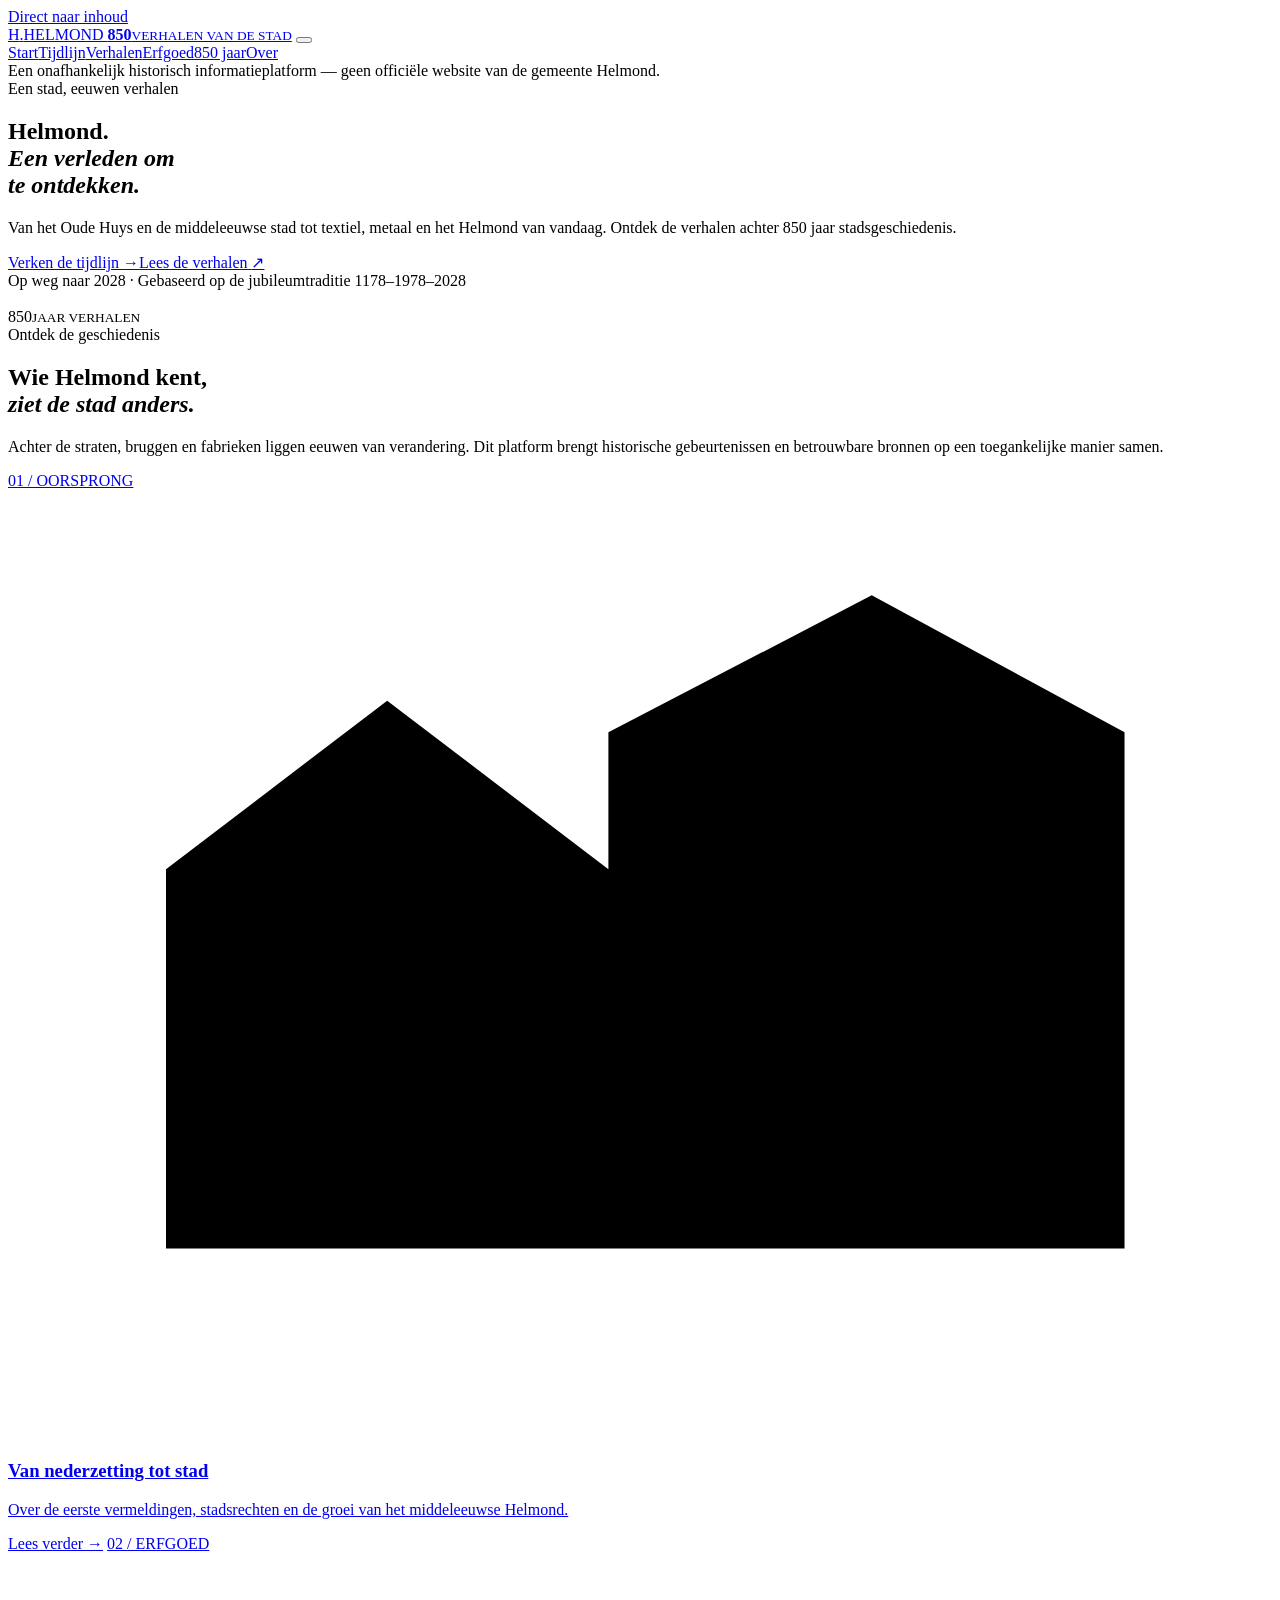
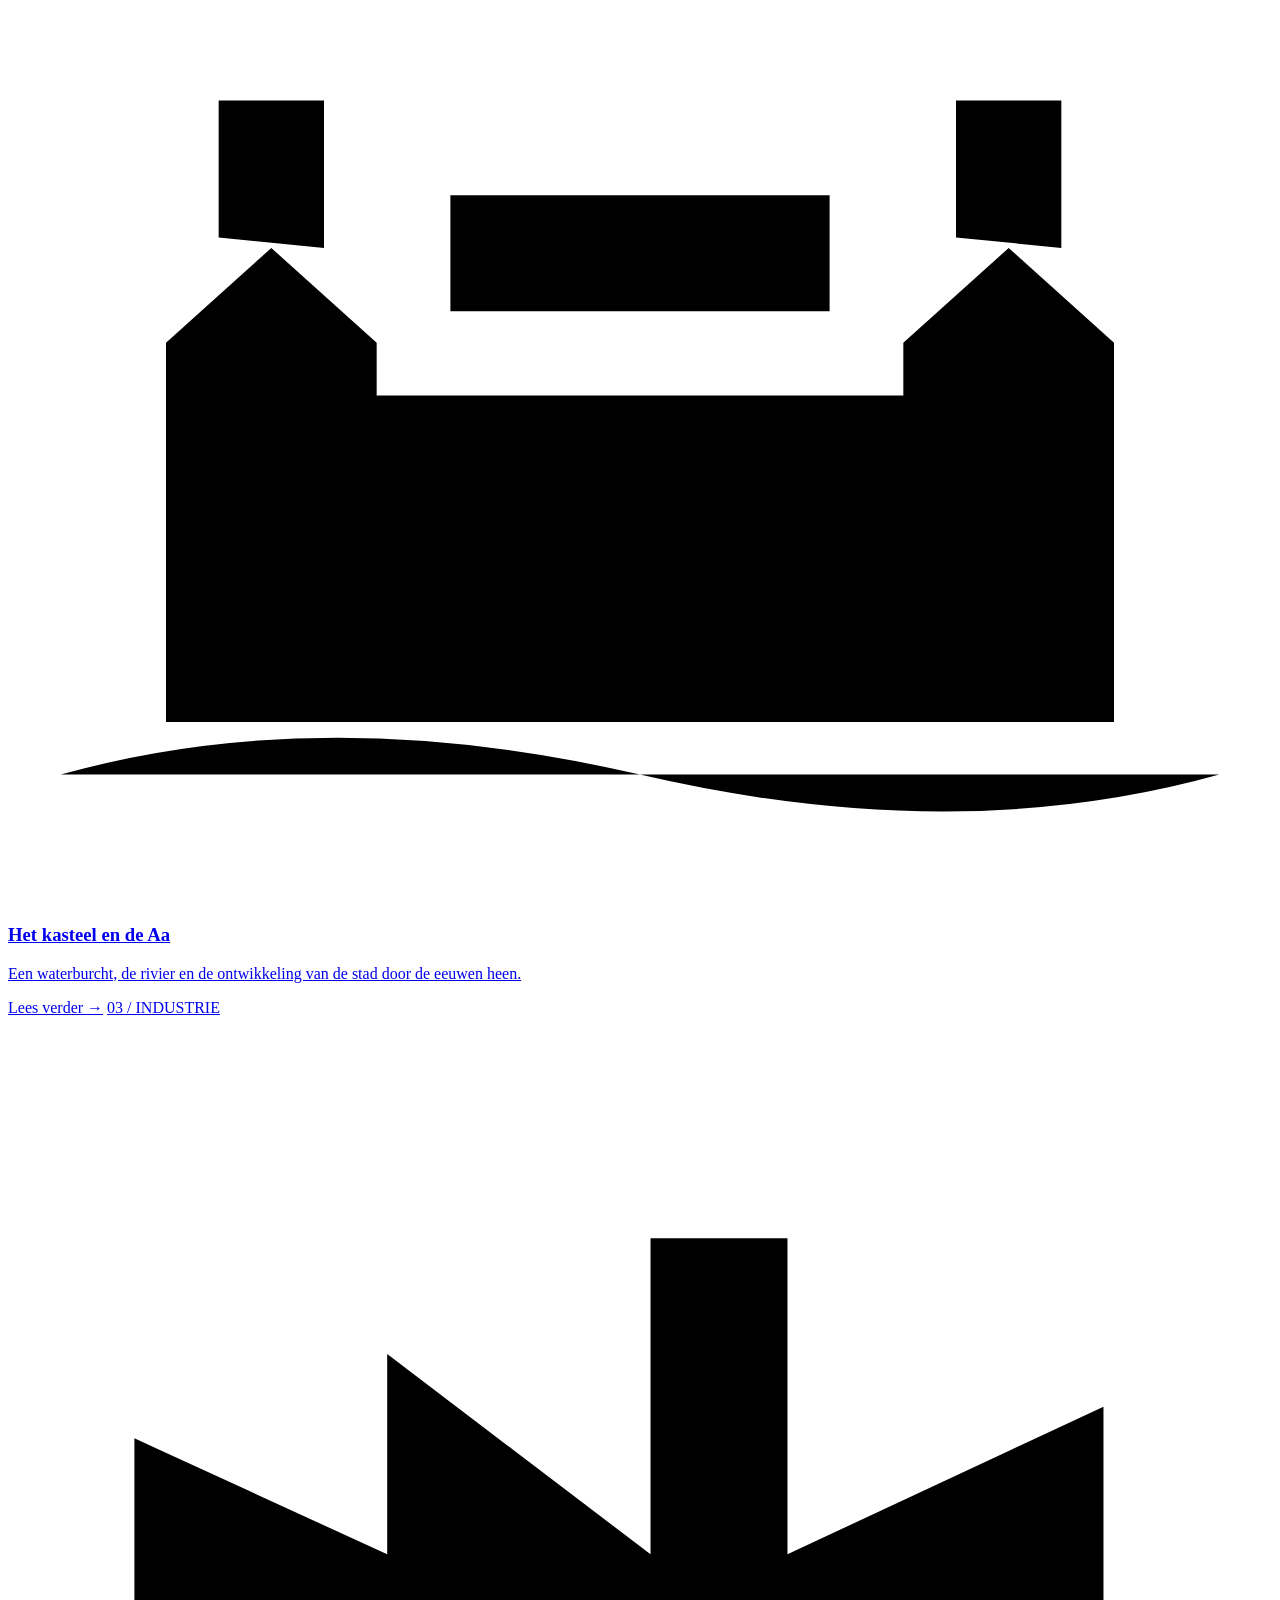
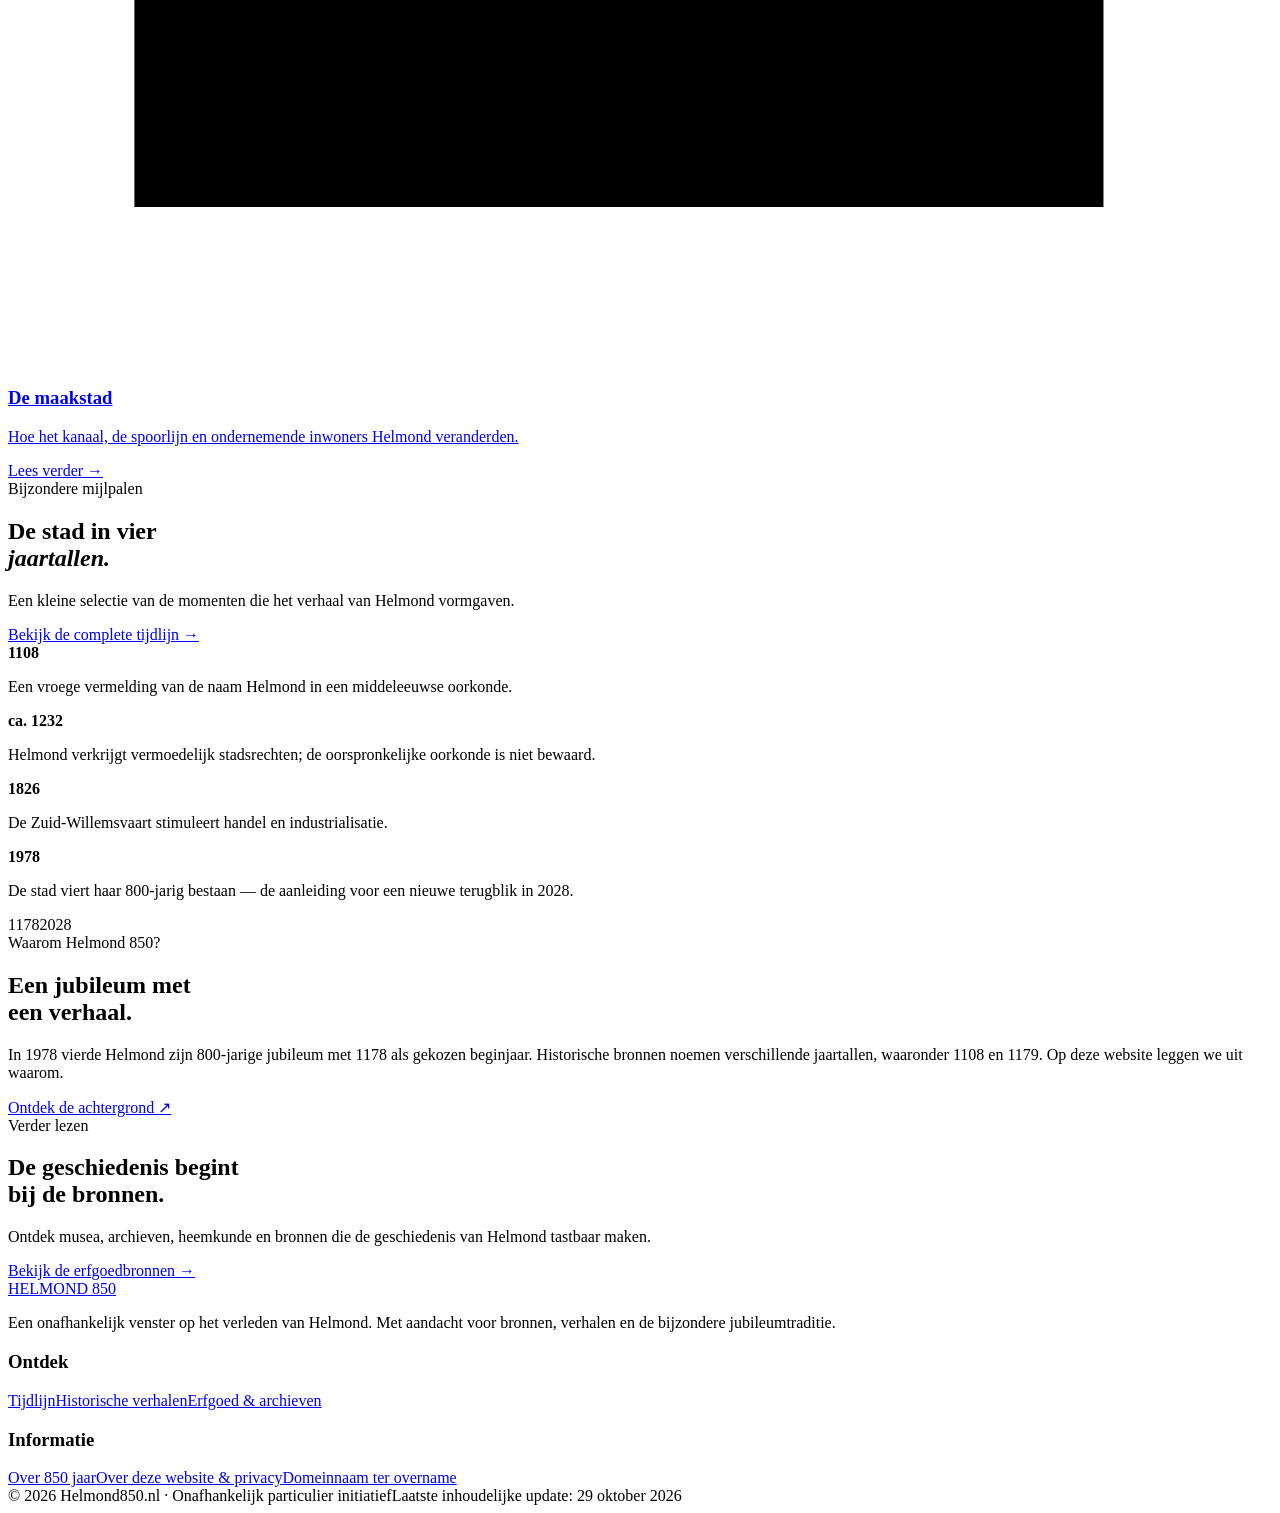
==== index.html @ 4c0414db "Voeg historische pagina index.html toe" ====
<!doctype html>
<html lang="nl">
<head>
<meta charset="utf-8"><meta name="viewport" content="width=device-width, initial-scale=1">
<title>Geschiedenis en verhalen uit Helmond | Helmond 850</title>
<meta name="description" content="Ontdek de geschiedenis van Helmond: een historische tijdlijn, het kasteel, industrie en de jubileumtraditie rond 850 jaar.">
<meta name="theme-color" content="#122e3d">
<meta property="og:type" content="website"><meta property="og:locale" content="nl_NL">
<meta property="og:site_name" content="Helmond 850"><meta property="og:title" content="Geschiedenis en verhalen uit Helmond | Helmond 850">
<meta property="og:description" content="Ontdek de geschiedenis van Helmond: een historische tijdlijn, het kasteel, industrie en de jubileumtraditie rond 850 jaar.">
<link rel="canonical" href="https://helmond850.nl/">
<link rel="icon" href="assets/favicon.svg" type="image/svg+xml">
<link rel="stylesheet" href="assets/style.css"><script defer src="assets/app.js"></script>
</head>
<body>
<a class="skip" href="#inhoud">Direct naar inhoud</a>
<header class="site-header"><div class="container header-inner">
<a class="brand" href="index.html" aria-label="Helmond 850 - startpagina"><span class="brand-mark">H<span class="brand-accent">.</span></span><span class="brand-copy">HELMOND <strong>850</strong><small>VERHALEN VAN DE STAD</small></span></a>
<button class="menu-toggle" type="button" aria-expanded="false" aria-controls="primary-nav" aria-label="Open navigatie"><span></span><span></span><span></span></button>
<nav id="primary-nav" class="primary-nav" aria-label="Hoofdnavigatie"><a href="index.html" aria-current="page" class="active">Start</a><a href="tijdlijn.html">Tijdlijn</a><a href="verhalen.html">Verhalen</a><a href="erfgoed.html">Erfgoed</a><a href="jubileum.html">850 jaar</a><a href="over.html">Over</a></nav>
</div></header>
<div class="disclaimer-band"><div class="container"><span class="tiny-dot"></span> Een onafhankelijk historisch informatieplatform — geen officiële website van de gemeente Helmond.</div></div>
<main id="inhoud">
<section class="hero"><div class="container hero-grid"><div class="hero-content">
<span class="eyebrow light">Een stad, eeuwen verhalen</span><h1>Helmond.<br><em>Een verleden om<br>te ontdekken.</em></h1>
<p class="hero-lead">Van het Oude Huys en de middeleeuwse stad tot textiel, metaal en het Helmond van vandaag. Ontdek de verhalen achter 850 jaar stadsgeschiedenis.</p>
<div class="hero-actions"><a href="tijdlijn.html" class="btn btn-accent">Verken de tijdlijn <span aria-hidden="true">→</span></a><a href="verhalen.html" class="text-action">Lees de verhalen <span aria-hidden="true">↗</span></a></div>
<div class="hero-footnote">Op weg naar 2028 · Gebaseerd op de jubileumtraditie 1178–1978–2028</div></div>
<div class="hero-art" aria-hidden="true"><img src="assets/helmond-silhouette.svg" alt=""><div class="art-stamp"><span>850</span><small>JAAR VERHALEN</small></div></div></div></section>
<section class="intro-section section"><div class="container"><div class="section-top"><div><span class="eyebrow">Ontdek de geschiedenis</span><h2>Wie Helmond kent,<br><em>ziet de stad anders.</em></h2></div><p class="section-aside">Achter de straten, bruggen en fabrieken liggen eeuwen van verandering. Dit platform brengt historische gebeurtenissen en betrouwbare bronnen op een toegankelijke manier samen.</p></div>
<div class="story-grid"><a class="feature-card" href="verhalen.html#middeleeuwen"><span class="feature-num">01 / OORSPRONG</span><div class="feature-symbol"><svg viewBox="0 0 120 90" role="presentation"><path d="M15 72V36l21-16 21 16v36M57 72V23l25-13 24 13v49M73 72V45h17v27"/><path d="M24 47h18M24 56h18M68 31h26"/></svg></div><h3>Van nederzetting tot stad</h3><p>Over de eerste vermeldingen, stadsrechten en de groei van het middeleeuwse Helmond.</p><span class="card-more">Lees verder →</span></a>
<a class="feature-card" href="verhalen.html#kasteel"><span class="feature-num">02 / ERFGOED</span><div class="feature-symbol"><svg viewBox="0 0 120 90" role="presentation"><path d="M15 73V37l10-9 10 9v36M35 73V42h50v31M85 73V37l10-9 10 9v36M20 27V14h10v14M90 27V14h10v14M50 73V54h20v19M42 34V23h36v11"/><path d="M5 78Q30 71 60 78T115 78"/></svg></div><h3>Het kasteel en de Aa</h3><p>Een waterburcht, de rivier en de ontwikkeling van de stad door de eeuwen heen.</p><span class="card-more">Lees verder →</span></a>
<a class="feature-card" href="verhalen.html#industrie"><span class="feature-num">03 / INDUSTRIE</span><div class="feature-symbol"><svg viewBox="0 0 120 90" role="presentation"><path d="M12 75V40l24 11V32l25 19V21h13v30l30-14v38Z"/><path d="M20 62h13m10 0h13m10 0h13m10 0h9"/><path d="M12 80h96"/></svg></div><h3>De maakstad</h3><p>Hoe het kanaal, de spoorlijn en ondernemende inwoners Helmond veranderden.</p><span class="card-more">Lees verder →</span></a></div></div></section>
<section class="highlight-section"><div class="container highlight-grid"><div><span class="eyebrow light">Bijzondere mijlpalen</span><h2>De stad in vier<br><em>jaartallen.</em></h2><p>Een kleine selectie van de momenten die het verhaal van Helmond vormgaven.</p><a class="btn btn-outline" href="tijdlijn.html">Bekijk de complete tijdlijn →</a></div>
<div class="mini-timeline"><div><b>1108</b><p>Een vroege vermelding van de naam Helmond in een middeleeuwse oorkonde.</p></div><div><b>ca. 1232</b><p>Helmond verkrijgt vermoedelijk stadsrechten; de oorspronkelijke oorkonde is niet bewaard.</p></div><div><b>1826</b><p>De Zuid-Willemsvaart stimuleert handel en industrialisatie.</p></div><div><b>1978</b><p>De stad viert haar 800-jarig bestaan — de aanleiding voor een nieuwe terugblik in 2028.</p></div></div></div></section>
<section class="section"><div class="container anniversary-panel"><div class="anniversary-date"><span>1178</span><i></i><span>2028</span></div><div><span class="eyebrow">Waarom Helmond 850?</span><h2>Een jubileum met<br>een verhaal.</h2><p>In 1978 vierde Helmond zijn 800-jarige jubileum met 1178 als gekozen beginjaar. Historische bronnen noemen verschillende jaartallen, waaronder 1108 en 1179. Op deze website leggen we uit waarom.</p><a href="jubileum.html" class="inline-link">Ontdek de achtergrond <span>↗</span></a></div></div></section>
<section class="section section-muted"><div class="container newsletterless"><div><span class="eyebrow">Verder lezen</span><h2>De geschiedenis begint<br>bij de bronnen.</h2><p>Ontdek musea, archieven, heemkunde en bronnen die de geschiedenis van Helmond tastbaar maken.</p></div><a class="btn btn-dark" href="erfgoed.html">Bekijk de erfgoedbronnen →</a></div></section>
</main>
<footer class="site-footer"><div class="container footer-grid">
<div><a class="footer-brand" href="index.html">HELMOND <span>850</span></a><p>Een onafhankelijk venster op het verleden van Helmond. Met aandacht voor bronnen, verhalen en de bijzondere jubileumtraditie.</p></div>
<div><h3>Ontdek</h3><a href="tijdlijn.html">Tijdlijn</a><a href="verhalen.html">Historische verhalen</a><a href="erfgoed.html">Erfgoed & archieven</a></div>
<div><h3>Informatie</h3><a href="jubileum.html">Over 850 jaar</a><a href="over.html">Over deze website & privacy</a><a href="overname.html">Domeinnaam ter overname</a></div>
</div><div class="container footer-bottom"><span>© 2026 Helmond850.nl · Onafhankelijk particulier initiatief</span><span>Laatste inhoudelijke update: 29 oktober 2026</span></div></footer>
</body></html>
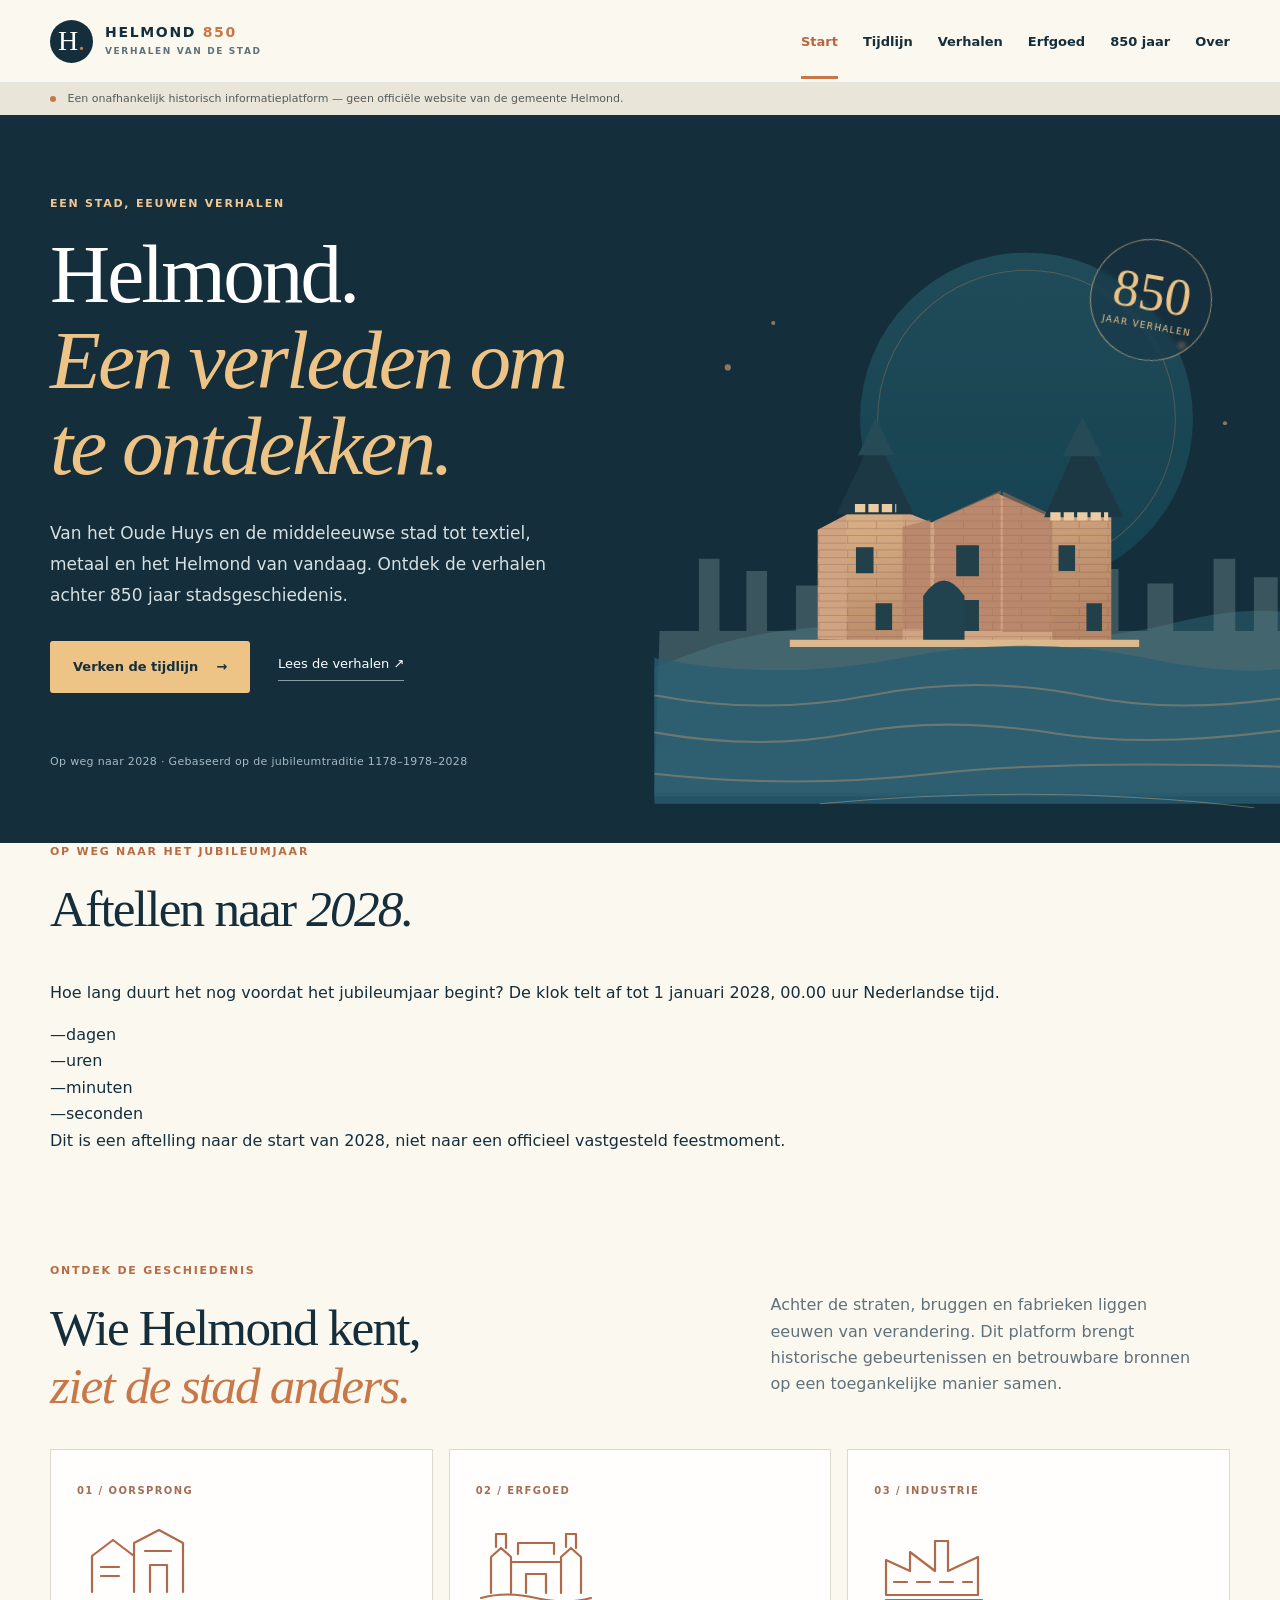
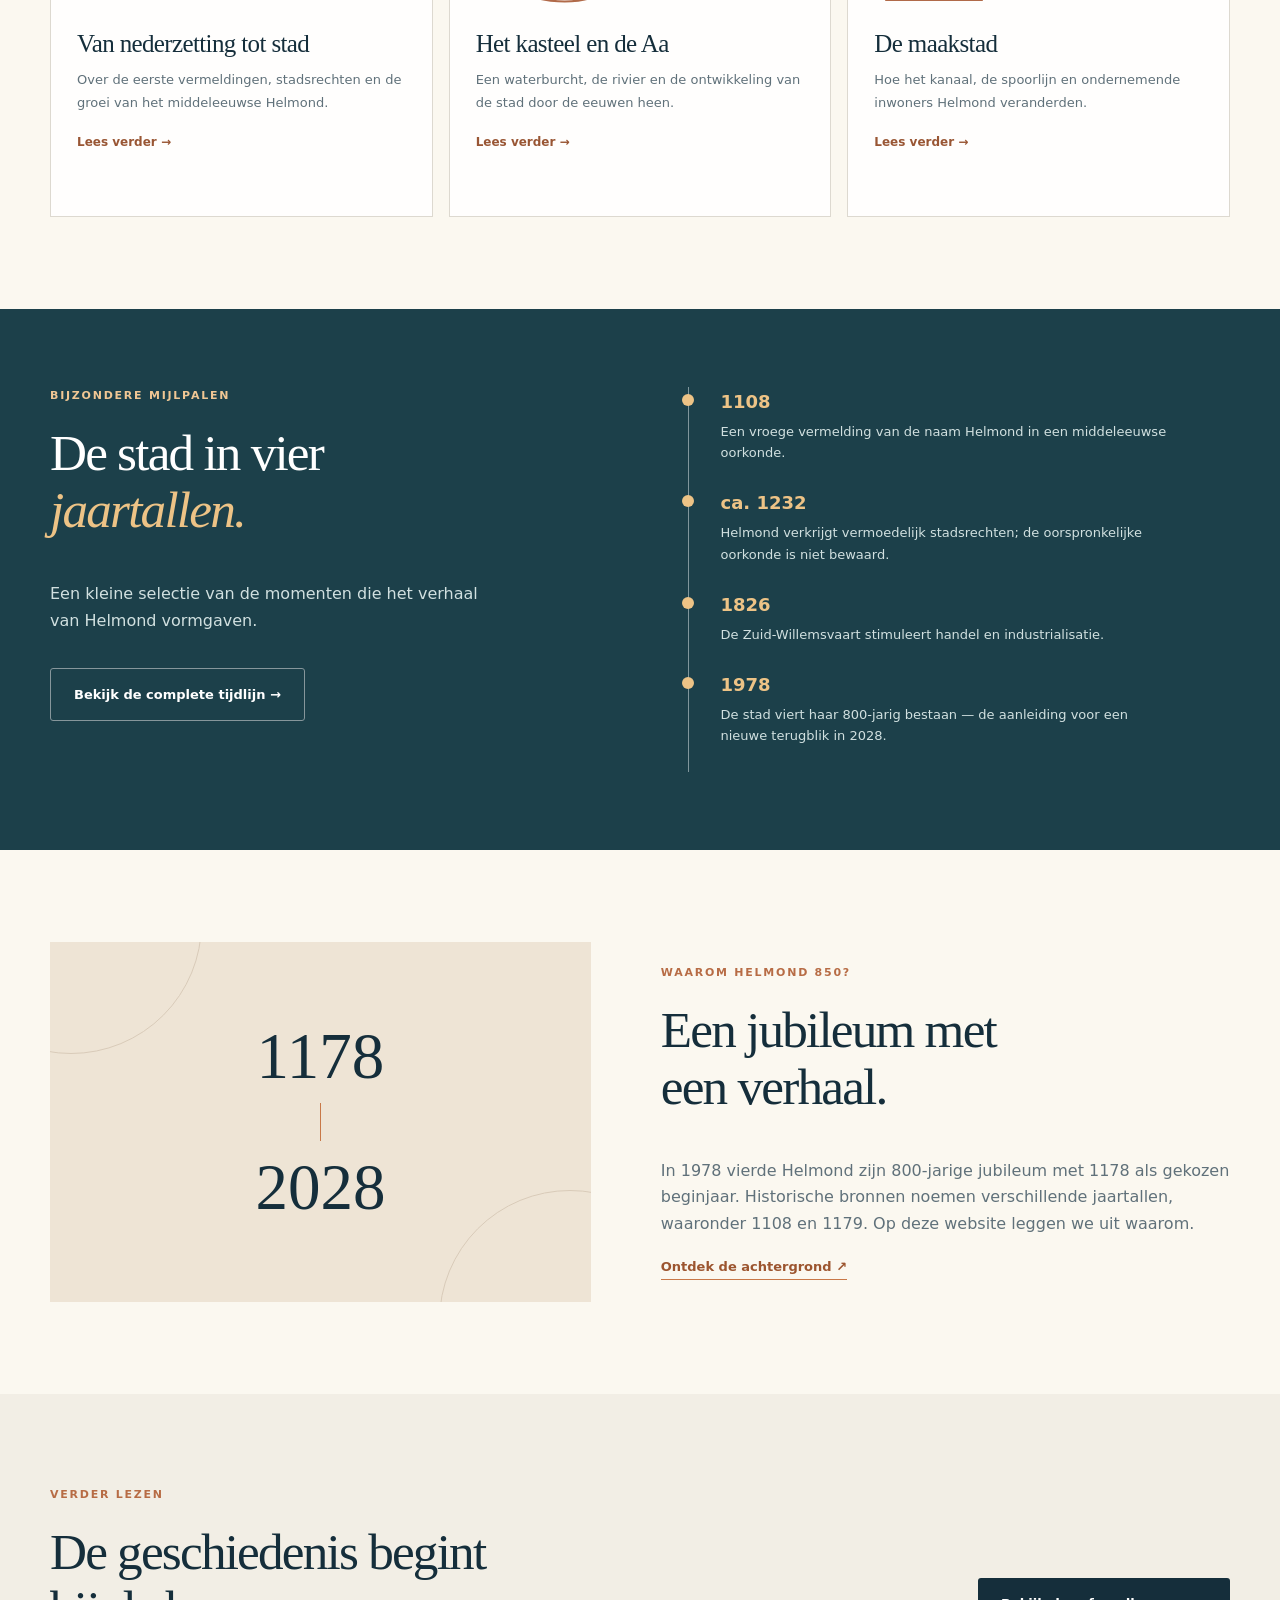
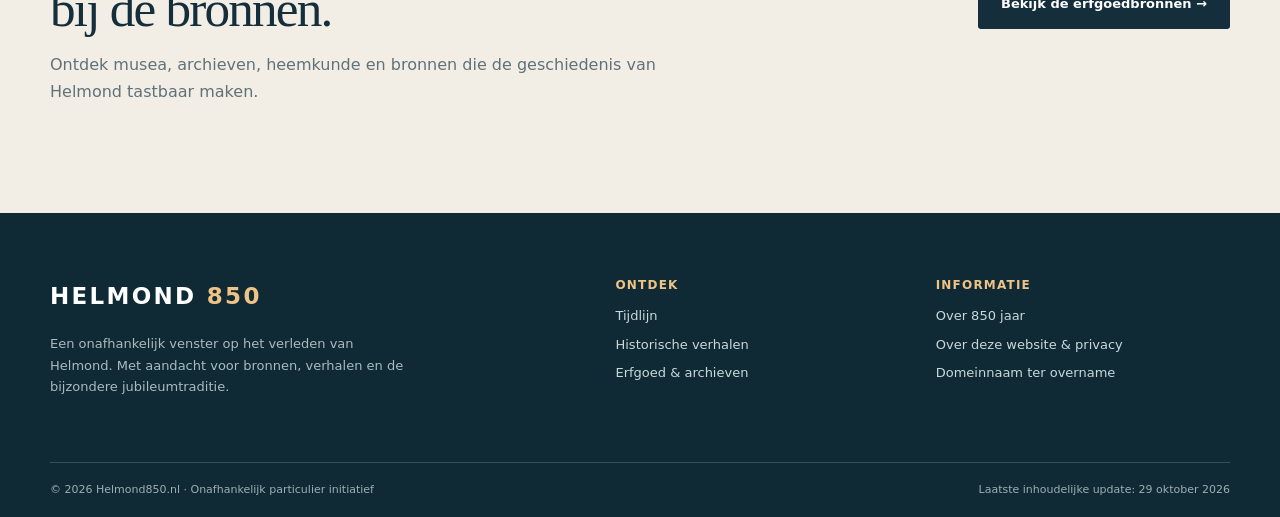
==== commit ad5ab86c: "Voeg aftelklok naar het jubileumjaar 2028 toe op homepage" ====
--- a/index.html
+++ b/index.html
@@ -27,6 +27,24 @@
 <div class="hero-actions"><a href="tijdlijn.html" class="btn btn-accent">Verken de tijdlijn <span aria-hidden="true">→</span></a><a href="verhalen.html" class="text-action">Lees de verhalen <span aria-hidden="true">↗</span></a></div>
 <div class="hero-footnote">Op weg naar 2028 · Gebaseerd op de jubileumtraditie 1178–1978–2028</div></div>
 <div class="hero-art" aria-hidden="true"><img src="assets/helmond-silhouette.svg" alt=""><div class="art-stamp"><span>850</span><small>JAAR VERHALEN</small></div></div></div></section>
+<section class="countdown-section" aria-labelledby="countdown-title">
+  <div class="container countdown-inner">
+    <div class="countdown-intro">
+      <span class="eyebrow">Op weg naar het jubileumjaar</span>
+      <h2 id="countdown-title">Aftellen naar <em>2028.</em></h2>
+      <p>Hoe lang duurt het nog voordat het jubileumjaar begint? De klok telt af tot 1 januari 2028, 00.00 uur Nederlandse tijd.</p>
+    </div>
+    <div class="countdown-area">
+      <div class="countdown-grid" id="jubileum-countdown" role="timer" aria-label="Tijd tot 1 januari 2028">
+        <div class="countdown-unit"><span class="countdown-number" id="count-days">—</span><span class="countdown-label">dagen</span></div>
+        <div class="countdown-unit"><span class="countdown-number" id="count-hours">—</span><span class="countdown-label">uren</span></div>
+        <div class="countdown-unit"><span class="countdown-number" id="count-minutes">—</span><span class="countdown-label">minuten</span></div>
+        <div class="countdown-unit"><span class="countdown-number" id="count-seconds">—</span><span class="countdown-label">seconden</span></div>
+      </div>
+      <p class="countdown-disclaimer" id="countdown-status">Dit is een aftelling naar de start van 2028, niet naar een officieel vastgesteld feestmoment.</p>
+    </div>
+  </div>
+</section>
 <section class="intro-section section"><div class="container"><div class="section-top"><div><span class="eyebrow">Ontdek de geschiedenis</span><h2>Wie Helmond kent,<br><em>ziet de stad anders.</em></h2></div><p class="section-aside">Achter de straten, bruggen en fabrieken liggen eeuwen van verandering. Dit platform brengt historische gebeurtenissen en betrouwbare bronnen op een toegankelijke manier samen.</p></div>
 <div class="story-grid"><a class="feature-card" href="verhalen.html#middeleeuwen"><span class="feature-num">01 / OORSPRONG</span><div class="feature-symbol"><svg viewBox="0 0 120 90" role="presentation"><path d="M15 72V36l21-16 21 16v36M57 72V23l25-13 24 13v49M73 72V45h17v27"/><path d="M24 47h18M24 56h18M68 31h26"/></svg></div><h3>Van nederzetting tot stad</h3><p>Over de eerste vermeldingen, stadsrechten en de groei van het middeleeuwse Helmond.</p><span class="card-more">Lees verder →</span></a>
 <a class="feature-card" href="verhalen.html#kasteel"><span class="feature-num">02 / ERFGOED</span><div class="feature-symbol"><svg viewBox="0 0 120 90" role="presentation"><path d="M15 73V37l10-9 10 9v36M35 73V42h50v31M85 73V37l10-9 10 9v36M20 27V14h10v14M90 27V14h10v14M50 73V54h20v19M42 34V23h36v11"/><path d="M5 78Q30 71 60 78T115 78"/></svg></div><h3>Het kasteel en de Aa</h3><p>Een waterburcht, de rivier en de ontwikkeling van de stad door de eeuwen heen.</p><span class="card-more">Lees verder →</span></a>
--- a/assets/style.css
+++ b/assets/style.css
@@ -0,0 +1,31 @@
+:root{--ink:#152e3b;--ink2:#234654;--cream:#fbf8f0;--paper:#fffefd;--copper:#c87848;--gold:#edc386;--muted:#60717a;--line:#ddd9d0;--light:#f2eee5;--serif:Georgia,'Times New Roman',serif;--sans:system-ui,-apple-system,BlinkMacSystemFont,'Segoe UI',sans-serif}
+*{box-sizing:border-box}html{scroll-behavior:smooth}body{margin:0;background:var(--cream);color:var(--ink);font-family:var(--sans);line-height:1.65}
+a{color:inherit;text-underline-offset:3px}button,input{font:inherit}button:focus-visible,a:focus-visible,input:focus-visible{outline:3px solid #e6a45c;outline-offset:4px}h1,h2,h3,p{margin-top:0}h1,h2{font-family:var(--serif);font-weight:400;letter-spacing:-.035em;line-height:1.12}h1{font-size:clamp(3rem,6.2vw,6.5rem)}h2{font-size:clamp(2.15rem,4vw,4.15rem)}h3{line-height:1.25}em{font-weight:400}
+.container{width:min(1180px,calc(100% - 48px));margin:auto}.narrow{max-width:850px}.section{padding:92px 0}.section-muted{background:var(--light)}
+.skip{position:absolute;top:-100px;left:16px;background:#fff;z-index:999;padding:12px}.skip:focus{top:15px}
+.site-header{background:var(--cream);position:sticky;top:0;z-index:100;border-bottom:1px solid rgba(24,56,65,.1)}
+.header-inner{min-height:82px;display:flex;align-items:center;justify-content:space-between;gap:22px}
+.brand{text-decoration:none;display:flex;align-items:center;gap:12px}
+.brand-mark{display:flex;align-items:center;justify-content:center;background:var(--ink);width:43px;height:43px;color:#fff;font-family:var(--serif);font-size:28px;border-radius:50%}.brand-accent{color:var(--copper)}
+.brand-copy{font-size:14px;font-weight:850;letter-spacing:.12em;line-height:1.1}.brand-copy strong{color:var(--copper)}.brand-copy small{display:block;font-size:9px;font-weight:650;letter-spacing:.18em;margin-top:6px;color:var(--muted)}
+.primary-nav{display:flex;align-items:center;gap:25px}.primary-nav a{font-size:13px;font-weight:650;text-decoration:none;white-space:nowrap;padding:28px 0 23px;border-bottom:3px solid transparent}.primary-nav a.active,.primary-nav a:hover{color:#b7663f;border-color:var(--copper)}.menu-toggle{display:none}
+.disclaimer-band{background:#e9e5d9;color:#555c5b;font-size:11px;padding:7px 0}.tiny-dot{display:inline-block;width:6px;height:6px;border-radius:50%;background:var(--copper);margin-right:8px;vertical-align:middle}
+.hero{background:var(--ink);color:#fff;overflow:hidden}.hero-grid{min-height:630px;display:grid;grid-template-columns:1.02fr 1fr;align-items:center;position:relative}.hero-content{padding:80px 0 72px;z-index:1}.eyebrow{font-size:11px;letter-spacing:.16em;font-weight:850;text-transform:uppercase;color:#b76c45;display:block;margin-bottom:19px}.eyebrow.light{color:#f0c794}
+.hero h1{font-size:clamp(3.4rem,6.5vw,6.7rem);line-height:1.03;white-space:nowrap;margin-bottom:29px}.hero h1 em{color:var(--gold)}.hero-lead{max-width:520px;font-size:17px;color:#d6e0e1;line-height:1.8}.hero-actions{display:flex;align-items:center;flex-wrap:wrap;gap:28px;margin-top:31px}
+.btn{display:inline-flex;align-items:center;justify-content:center;gap:18px;font-size:13px;text-decoration:none;font-weight:750;border-radius:3px;padding:15px 23px;transition:transform .16s,background .16s}.btn:hover{transform:translateY(-2px)}.btn-accent{background:var(--gold);color:var(--ink)}.btn-outline{color:white;border:1px solid #86969b}.btn-dark{background:var(--ink);color:white}.text-action{color:#fff;text-decoration:none;font-size:13px;border-bottom:1px solid #889da1;padding-bottom:5px}.hero-footnote{font-size:11px;letter-spacing:.03em;color:#a8bac2;margin-top:60px}
+.hero-art{height:100%;align-self:stretch;position:relative;display:flex;align-items:end;margin-right:-9vw}.hero-art img{display:block;width:100%;min-height:480px;max-height:610px;object-fit:contain;object-position:bottom;opacity:.96}.art-stamp{position:absolute;top:17%;right:19%;width:122px;height:122px;border:1px solid #f0c7949c;border-radius:100%;display:flex;flex-direction:column;justify-content:center;align-items:center;transform:rotate(10deg);color:var(--gold);background:#14314077;backdrop-filter:blur(2px)}.art-stamp span{font-family:var(--serif);font-size:52px;line-height:1}.art-stamp small{font-size:9px;letter-spacing:.15em}
+.section-top{display:grid;grid-template-columns:1.15fr .8fr;align-items:end;gap:60px;margin-bottom:35px}.section-top h2{margin-bottom:0}.section-top h2 em{color:var(--copper)}.section-aside{font-size:16px;color:var(--muted);max-width:440px}
+.story-grid{display:grid;grid-template-columns:repeat(3,1fr);gap:16px}.feature-card{border:1px solid var(--line);padding:26px;background:var(--paper);text-decoration:none;transition:transform .18s,box-shadow .18s;min-height:368px}.feature-card:hover{transform:translateY(-4px);box-shadow:0 14px 24px #162e3b13}.feature-num{font-weight:800;font-size:10px;letter-spacing:.14em;color:#a36e56}.feature-symbol{display:flex;align-items:center;justify-content:flex-start;height:126px}.feature-symbol svg{width:120px;height:90px;fill:none;stroke:#b16a49;stroke-width:2.2;stroke-linecap:round;stroke-linejoin:round}.feature-card h3{font-family:var(--serif);font-size:25px;font-weight:400;letter-spacing:-.025em;margin-bottom:10px}.feature-card p{color:var(--muted);font-size:13px;line-height:1.75}.card-more{font-size:12px;font-weight:800;color:#995634}
+.highlight-section{background:#1c404a;color:white;padding:78px 0}.highlight-grid{display:grid;grid-template-columns:1fr 1fr;gap:95px}.highlight-grid h2 em{color:var(--gold)}.highlight-grid p{color:#d1e0e0;max-width:450px}.highlight-grid .btn{margin-top:18px}.mini-timeline{border-left:1px solid #80969c;padding-left:32px}.mini-timeline div{position:relative;margin-bottom:25px}.mini-timeline div::before{content:'';position:absolute;left:-39px;top:7px;width:12px;height:12px;background:var(--gold);border-radius:50%}.mini-timeline b{color:var(--gold);font-size:18px}.mini-timeline p{font-size:13px;margin:4px 0 0}
+.anniversary-panel{display:grid;grid-template-columns:.95fr 1fr;align-items:center;gap:70px}.anniversary-date{min-height:360px;background:#eee4d5;display:flex;align-items:center;justify-content:center;flex-direction:column;gap:14px;position:relative;overflow:hidden}.anniversary-date::before,.anniversary-date::after{content:'';position:absolute;width:260px;height:260px;border:1px solid #d9cbb9;border-radius:50%}.anniversary-date::before{left:-110px;top:-150px}.anniversary-date::after{right:-110px;bottom:-150px}.anniversary-date span{font:400 65px/1 var(--serif);color:var(--ink)}.anniversary-date i{height:38px;width:1px;background:var(--copper)}.anniversary-panel p,.newsletterless p{color:var(--muted)}.inline-link{font-size:13px;font-weight:800;text-decoration:none;border-bottom:1px solid var(--copper);padding-bottom:5px;color:#9c552f}.newsletterless{display:flex;align-items:center;justify-content:space-between;gap:40px}.newsletterless h2{margin-bottom:15px}.newsletterless p{max-width:620px}
+.page-hero{padding:85px 0 74px;background:#ecede8}.page-hero h1{font-size:clamp(3rem,5.5vw,5.2rem);margin-bottom:20px}.lead{font-size:18px;line-height:1.75;color:#52666b;max-width:720px}
+.filter-bar{border:1px solid var(--line);background:white;padding:24px;margin-bottom:54px}.filter-bar label{display:block;font-size:12px;letter-spacing:.07em;text-transform:uppercase;font-weight:800;margin-bottom:8px}.filter-bar input{width:100%;background:#f8f7f3;border:1px solid #d2d5d3;min-height:46px;padding:11px 14px;border-radius:2px;color:var(--ink)}.filter-buttons{display:flex;flex-wrap:wrap;gap:10px;margin-top:18px}.filter{border:1px solid #ccd2d0;background:transparent;color:var(--ink);padding:7px 15px;border-radius:40px;font-size:12px;font-weight:750;cursor:pointer}.filter.active,.filter:hover{background:var(--ink);color:white;border-color:var(--ink)}.result-count{font-size:12px;color:var(--muted);margin:14px 0 0}
+.timeline{position:relative;margin:0 auto 30px;max-width:890px}.timeline::before{content:'';position:absolute;top:0;bottom:0;left:160px;width:2px;background:#d6cabc}.timeline-item{display:grid;grid-template-columns:135px 1fr;gap:60px;position:relative;padding-bottom:35px}.timeline-item::before{content:'';position:absolute;width:12px;height:12px;left:155px;top:9px;border:3px solid var(--cream);background:var(--copper);border-radius:50%;z-index:1}.timeline-year{font:400 26px var(--serif);text-align:right;line-height:1.4;color:#9a5a3c}.timeline-content{background:white;border:1px solid var(--line);padding:23px 26px}.timeline-content h2{font:400 24px var(--serif);letter-spacing:-.025em;margin-bottom:10px}.timeline-content p{font-size:14px;color:#5a6a6e}.mini-source{font-size:11px}.mini-source a,.sources a{color:#99552d;text-decoration-thickness:1px}.no-results{padding:22px;background:#e8ece8}.note-box{padding:23px 25px;margin-top:32px;background:#e6ecea;border-left:3px solid #7f9c9c;font-size:14px;line-height:1.75}.note-box a{color:#99552d}
+.articles{max-width:1050px}.story-article{scroll-margin-top:132px;border-bottom:1px solid var(--line);padding:0 0 55px;margin-bottom:62px}.story-article:last-child{border:0}.article-meta{font-size:11px;font-weight:850;letter-spacing:.14em;color:#a46445}.article-meta span{padding:0 7px}.story-article h2{max-width:800px;margin:19px 0 22px}.article-lead{font:italic 22px/1.55 var(--serif);max-width:870px;color:#42606b}.article-columns{display:grid;grid-template-columns:1fr 1fr;gap:37px;color:#566b70;font-size:15px}.sources{font-size:11px;line-height:1.65;color:var(--muted);margin-top:20px}
+.resource-grid{display:grid;grid-template-columns:repeat(2,1fr);gap:18px}.resource-card{padding:34px;background:white;border:1px solid var(--line);min-height:240px;display:flex;align-items:flex-start;flex-direction:column}.resource-tag{font-size:10px;letter-spacing:.13em;font-weight:800;color:#a16443}.resource-card h2{font-size:27px;margin:16px 0 10px}.resource-card p{font-size:14px;color:#5e7074}.resource-card a{margin-top:auto;text-decoration:none;border-bottom:1px solid #c87848;color:#9b5b38;font-size:12px;font-weight:750}
+.editorial-callout{display:flex;align-items:end;justify-content:space-between;gap:45px;margin-top:65px;padding:38px;border:1px solid #d4c6b1;background:#eee4d6}.editorial-callout h2{font-size:35px}.editorial-callout p{max-width:680px;color:#52646b}
+.prose{font-size:16px;color:#4f6268}.prose h2{color:var(--ink);font-size:37px;margin:47px 0 18px}.prose p{line-height:1.85}.prose .sources{margin-top:0}.anniversary-equation{background:#eae2d5;padding:34px 20px;display:flex;justify-content:space-around;align-items:center;text-align:center;gap:14px;margin-bottom:60px}.anniversary-equation div{display:flex;flex-direction:column;gap:5px}.anniversary-equation strong{font:400 clamp(30px,4vw,48px) var(--serif);color:var(--ink)}.anniversary-equation span{font-size:11px;color:#6c7270}.anniversary-equation .eq{font-family:var(--serif);font-size:28px;color:var(--copper)}.source-list{padding-left:21px}.source-list li{margin-bottom:7px}.small-muted{font-size:12px!important;color:#718084}.sale-panel{background:white;border:1px solid var(--line);padding:35px}.sale-panel h2{margin-top:0}
+.site-footer{background:#102a35;color:#d2dfe0;padding:65px 0 0}.footer-grid{display:grid;grid-template-columns:2fr 1fr 1.2fr;gap:75px}.footer-brand{font-weight:850;letter-spacing:.1em;text-decoration:none;color:#fff;font-size:23px}.footer-brand span{color:var(--gold)}.footer-grid p{font-size:13px;color:#a8bbc1;max-width:360px;margin-top:17px}.footer-grid h3{font-size:12px;letter-spacing:.1em;text-transform:uppercase;color:var(--gold)}.footer-grid a:not(.footer-brand){display:block;text-decoration:none;color:#c8d9dc;font-size:13px;margin:7px 0}.footer-grid a:hover{text-decoration:underline}.footer-bottom{border-top:1px solid #2f515a;display:flex;justify-content:space-between;gap:20px;color:#9ab0b4;font-size:11px;margin-top:51px;padding:18px 0}
+@media(max-width:960px){.primary-nav{gap:15px}.primary-nav a{font-size:12px}.hero-grid{grid-template-columns:1fr .8fr}.hero h1{font-size:clamp(3.4rem,6vw,5rem)}.hero-art{margin-right:-16vw}.hero-content{padding:76px 0}.art-stamp{right:18%;top:20%}.highlight-grid{gap:48px}}
+@media(max-width:750px){.container{width:min(100% - 34px,600px)}.header-inner{min-height:73px}.menu-toggle{display:flex;flex-direction:column;gap:5px;justify-content:center;background:transparent;border:1px solid #c8d0cf;border-radius:3px;width:41px;height:41px;padding:11px}.menu-toggle span{height:2px;background:var(--ink);width:100%}.primary-nav{display:none;position:absolute;top:72px;left:0;right:0;background:var(--cream);padding:13px 22px 24px;box-shadow:0 14px 20px #172c3822;flex-direction:column;align-items:stretch;gap:0}.primary-nav.is-open{display:flex}.primary-nav a{padding:11px 7px;border-bottom:1px solid #dfddd6;font-size:14px}.disclaimer-band{font-size:10px;line-height:1.45}.hero-grid{display:flex;flex-direction:column}.hero-content{padding:65px 0 20px}.hero h1{font-size:clamp(3.2rem,10vw,5rem);white-space:normal}.hero-lead{font-size:15px}.hero-footnote{margin-top:43px}.hero-art{height:230px;width:100%;margin-right:-10px;overflow:hidden}.hero-art img{min-height:250px;max-height:300px;width:100%;object-fit:contain}.art-stamp{top:3px;right:12%;width:87px;height:87px}.art-stamp span{font-size:36px}.art-stamp small{font-size:6px}.section{padding:59px 0}.section-top,.story-grid,.highlight-grid,.anniversary-panel,.resource-grid,.article-columns,.footer-grid{grid-template-columns:1fr}.section-top{gap:17px}.feature-card{min-height:0}.feature-symbol{height:90px}.highlight-grid{gap:40px}.anniversary-panel{gap:32px}.anniversary-date{min-height:280px}.newsletterless,.editorial-callout{display:block}.newsletterless .btn{margin-top:15px}.page-hero{padding:60px 0 54px}.page-hero h1{font-size:clamp(3rem,9vw,4.5rem)}.lead{font-size:16px}.timeline::before{left:15px}.timeline-item{grid-template-columns:1fr;gap:8px;padding-left:40px}.timeline-item::before{left:9px}.timeline-year{text-align:left;font-size:24px}.timeline-content{padding:18px}.footer-grid{gap:28px}.footer-bottom{flex-direction:column;gap:4px}.anniversary-equation{padding:22px 12px}.anniversary-equation strong{font-size:30px}.anniversary-equation span{font-size:9px}.prose h2{font-size:32px}}
+@media(prefers-reduced-motion:reduce){html{scroll-behavior:auto}.btn,.feature-card{transition:none}}[hidden]{display:none!important}
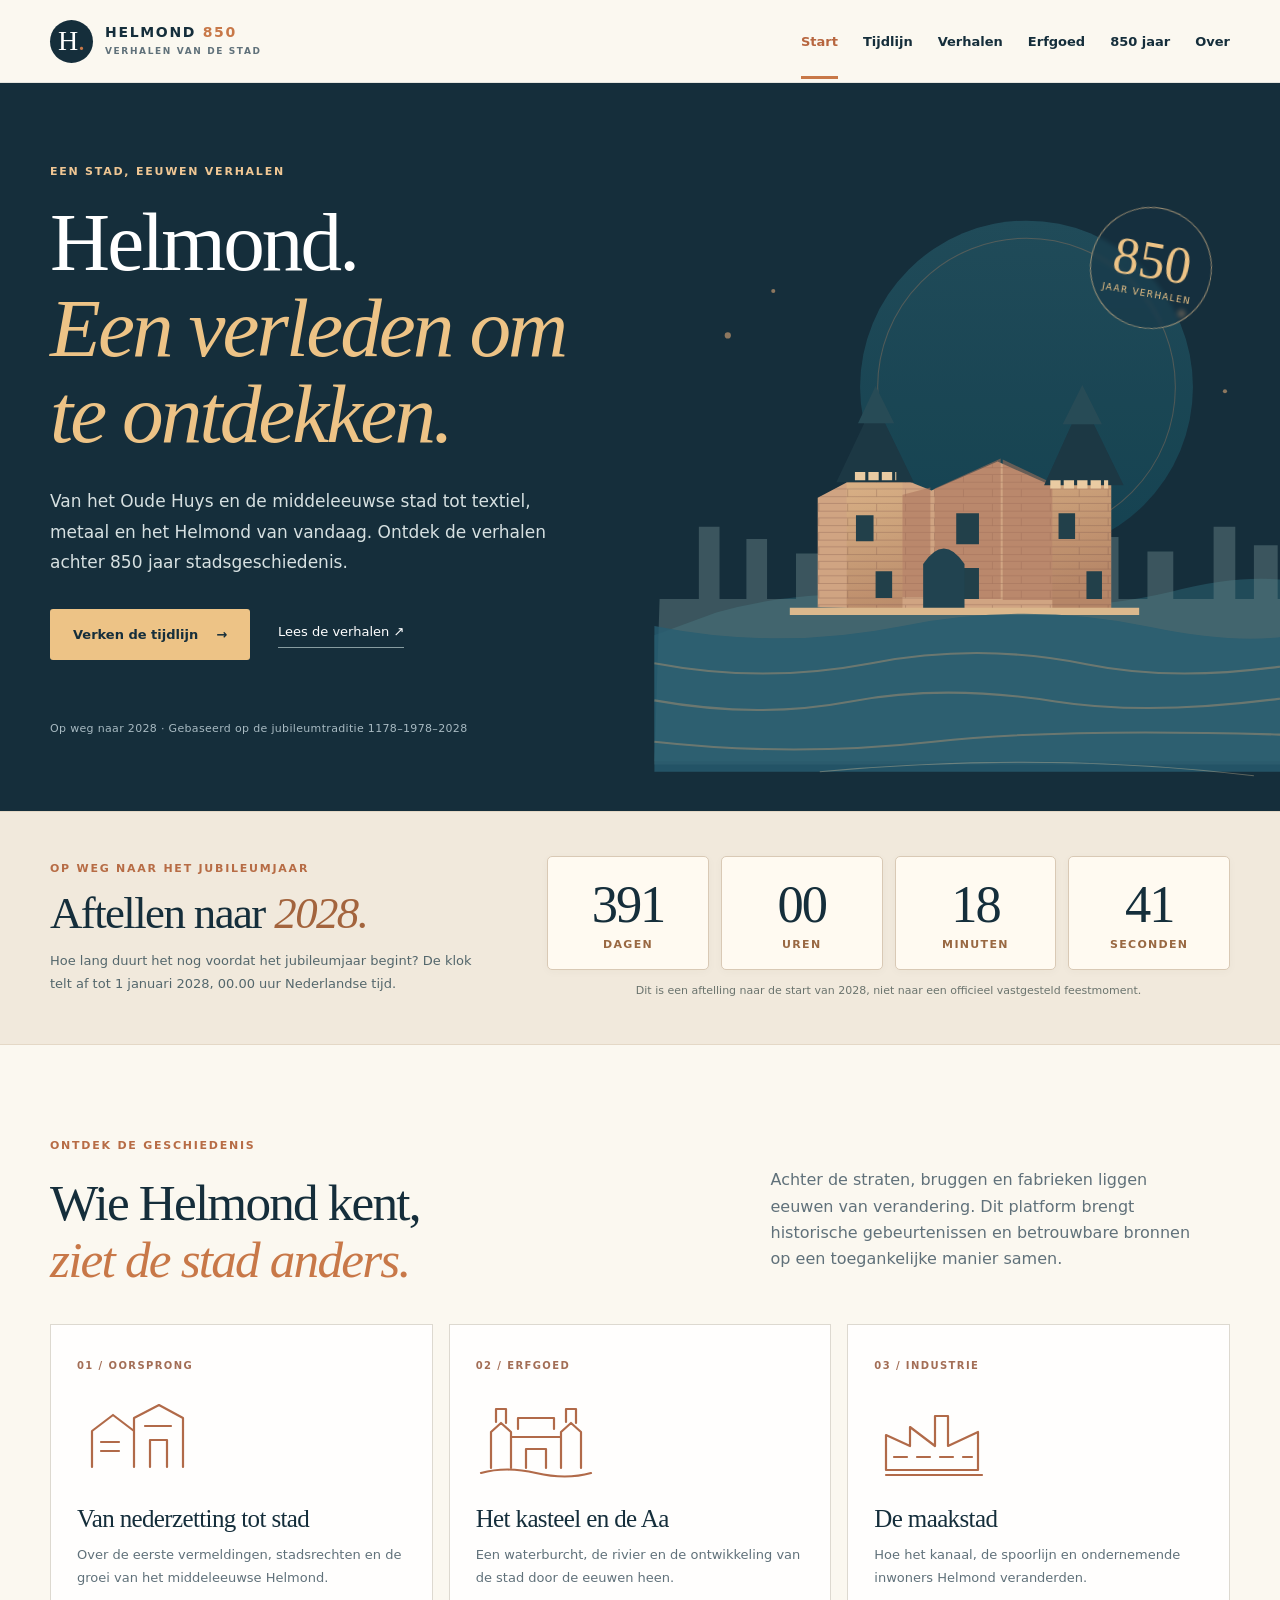
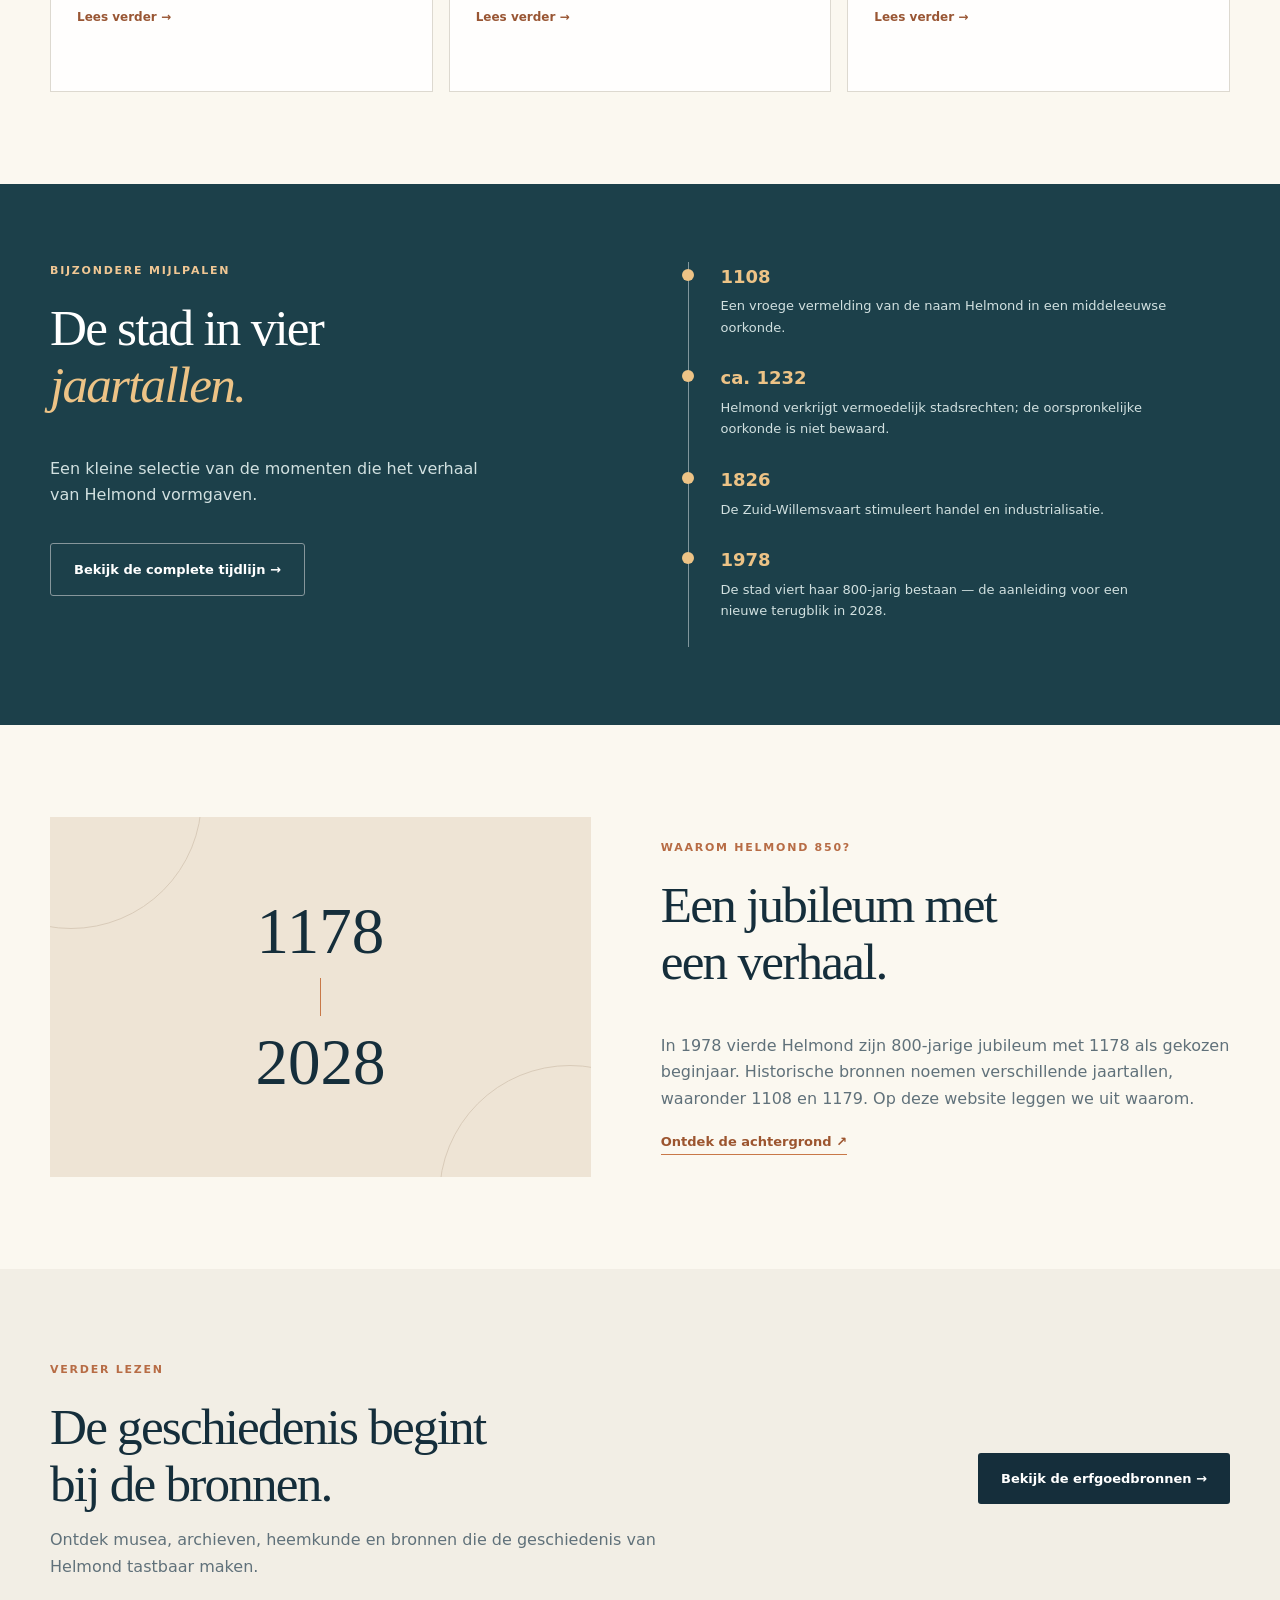
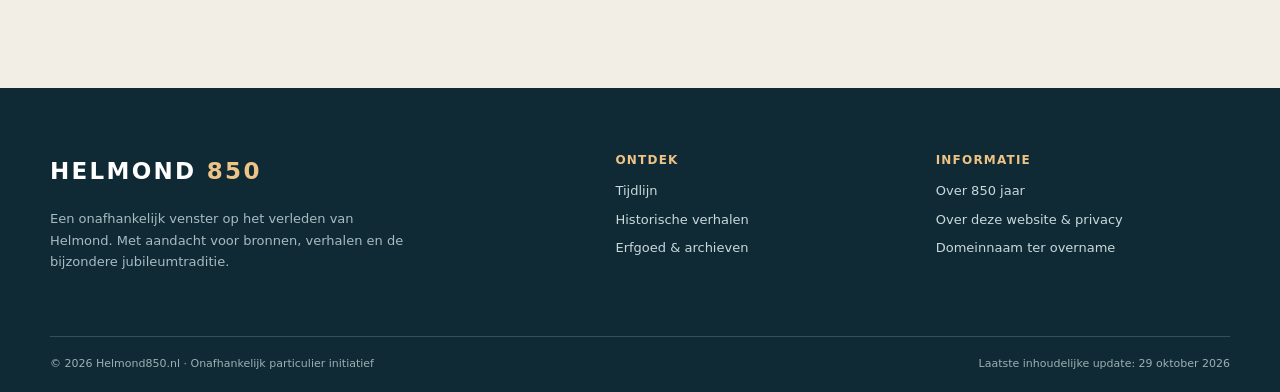
==== commit dd06b5e2: "Verwijder disclaimerbalk bovenaan index.html" ====
--- a/index.html
+++ b/index.html
@@ -19,7 +19,6 @@
 <button class="menu-toggle" type="button" aria-expanded="false" aria-controls="primary-nav" aria-label="Open navigatie"><span></span><span></span><span></span></button>
 <nav id="primary-nav" class="primary-nav" aria-label="Hoofdnavigatie"><a href="index.html" aria-current="page" class="active">Start</a><a href="tijdlijn.html">Tijdlijn</a><a href="verhalen.html">Verhalen</a><a href="erfgoed.html">Erfgoed</a><a href="jubileum.html">850 jaar</a><a href="over.html">Over</a></nav>
 </div></header>
-<div class="disclaimer-band"><div class="container"><span class="tiny-dot"></span> Een onafhankelijk historisch informatieplatform — geen officiële website van de gemeente Helmond.</div></div>
 <main id="inhoud">
 <section class="hero"><div class="container hero-grid"><div class="hero-content">
 <span class="eyebrow light">Een stad, eeuwen verhalen</span><h1>Helmond.<br><em>Een verleden om<br>te ontdekken.</em></h1>
--- a/assets/style.css
+++ b/assets/style.css
@@ -28,4 +28,19 @@
 .site-footer{background:#102a35;color:#d2dfe0;padding:65px 0 0}.footer-grid{display:grid;grid-template-columns:2fr 1fr 1.2fr;gap:75px}.footer-brand{font-weight:850;letter-spacing:.1em;text-decoration:none;color:#fff;font-size:23px}.footer-brand span{color:var(--gold)}.footer-grid p{font-size:13px;color:#a8bbc1;max-width:360px;margin-top:17px}.footer-grid h3{font-size:12px;letter-spacing:.1em;text-transform:uppercase;color:var(--gold)}.footer-grid a:not(.footer-brand){display:block;text-decoration:none;color:#c8d9dc;font-size:13px;margin:7px 0}.footer-grid a:hover{text-decoration:underline}.footer-bottom{border-top:1px solid #2f515a;display:flex;justify-content:space-between;gap:20px;color:#9ab0b4;font-size:11px;margin-top:51px;padding:18px 0}
 @media(max-width:960px){.primary-nav{gap:15px}.primary-nav a{font-size:12px}.hero-grid{grid-template-columns:1fr .8fr}.hero h1{font-size:clamp(3.4rem,6vw,5rem)}.hero-art{margin-right:-16vw}.hero-content{padding:76px 0}.art-stamp{right:18%;top:20%}.highlight-grid{gap:48px}}
 @media(max-width:750px){.container{width:min(100% - 34px,600px)}.header-inner{min-height:73px}.menu-toggle{display:flex;flex-direction:column;gap:5px;justify-content:center;background:transparent;border:1px solid #c8d0cf;border-radius:3px;width:41px;height:41px;padding:11px}.menu-toggle span{height:2px;background:var(--ink);width:100%}.primary-nav{display:none;position:absolute;top:72px;left:0;right:0;background:var(--cream);padding:13px 22px 24px;box-shadow:0 14px 20px #172c3822;flex-direction:column;align-items:stretch;gap:0}.primary-nav.is-open{display:flex}.primary-nav a{padding:11px 7px;border-bottom:1px solid #dfddd6;font-size:14px}.disclaimer-band{font-size:10px;line-height:1.45}.hero-grid{display:flex;flex-direction:column}.hero-content{padding:65px 0 20px}.hero h1{font-size:clamp(3.2rem,10vw,5rem);white-space:normal}.hero-lead{font-size:15px}.hero-footnote{margin-top:43px}.hero-art{height:230px;width:100%;margin-right:-10px;overflow:hidden}.hero-art img{min-height:250px;max-height:300px;width:100%;object-fit:contain}.art-stamp{top:3px;right:12%;width:87px;height:87px}.art-stamp span{font-size:36px}.art-stamp small{font-size:6px}.section{padding:59px 0}.section-top,.story-grid,.highlight-grid,.anniversary-panel,.resource-grid,.article-columns,.footer-grid{grid-template-columns:1fr}.section-top{gap:17px}.feature-card{min-height:0}.feature-symbol{height:90px}.highlight-grid{gap:40px}.anniversary-panel{gap:32px}.anniversary-date{min-height:280px}.newsletterless,.editorial-callout{display:block}.newsletterless .btn{margin-top:15px}.page-hero{padding:60px 0 54px}.page-hero h1{font-size:clamp(3rem,9vw,4.5rem)}.lead{font-size:16px}.timeline::before{left:15px}.timeline-item{grid-template-columns:1fr;gap:8px;padding-left:40px}.timeline-item::before{left:9px}.timeline-year{text-align:left;font-size:24px}.timeline-content{padding:18px}.footer-grid{gap:28px}.footer-bottom{flex-direction:column;gap:4px}.anniversary-equation{padding:22px 12px}.anniversary-equation strong{font-size:30px}.anniversary-equation span{font-size:9px}.prose h2{font-size:32px}}
-@media(prefers-reduced-motion:reduce){html{scroll-behavior:auto}.btn,.feature-card{transition:none}}[hidden]{display:none!important}+@media(prefers-reduced-motion:reduce){html{scroll-behavior:auto}.btn,.feature-card{transition:none}}[hidden]{display:none!important}
+
+/* Aftelklok naar het begin van jubileumjaar 2028 */
+.countdown-section{background:#f1e9dc;border-top:1px solid #e4d8c6;border-bottom:1px solid #e4d8c6;padding:44px 0}
+.countdown-inner{display:grid;grid-template-columns:minmax(230px,.9fr) minmax(450px,1.35fr);align-items:center;gap:42px}
+.countdown-intro .eyebrow{margin-bottom:10px}
+.countdown-intro h2{font-size:clamp(2.05rem,3.5vw,3.5rem);margin:0 0 12px}
+.countdown-intro h2 em{color:#a3643d}
+.countdown-intro p{font-size:13px;color:#54676c;line-height:1.75;max-width:440px;margin-bottom:0}
+.countdown-grid{display:grid;grid-template-columns:repeat(4,minmax(0,1fr));gap:12px}
+.countdown-unit{border:1px solid #d9c9b5;background:#fffaf1;min-width:0;display:flex;flex-direction:column;align-items:center;justify-content:center;gap:3px;padding:19px 6px 15px;border-radius:5px;box-shadow:0 2px 10px #46341908;font-variant-numeric:tabular-nums}
+.countdown-number{font-family:var(--serif);font-size:clamp(2.1rem,4.1vw,3.8rem);font-weight:400;color:var(--ink);line-height:1.1;letter-spacing:-.04em}
+.countdown-label{font-size:11px;font-weight:800;letter-spacing:.12em;text-transform:uppercase;color:#996842}
+.countdown-disclaimer{font-size:11px;color:#6b746e;text-align:center;margin:13px 0 0;line-height:1.5}
+@media(max-width:960px){.countdown-inner{grid-template-columns:1fr;gap:24px}.countdown-intro{max-width:670px}}
+@media(max-width:500px){.countdown-section{padding:32px 0}.countdown-grid{gap:6px}.countdown-unit{padding:16px 2px 12px}.countdown-number{font-size:clamp(1.75rem,8.8vw,2.6rem)}.countdown-label{font-size:9px;letter-spacing:.035em}.countdown-disclaimer{font-size:10px}}
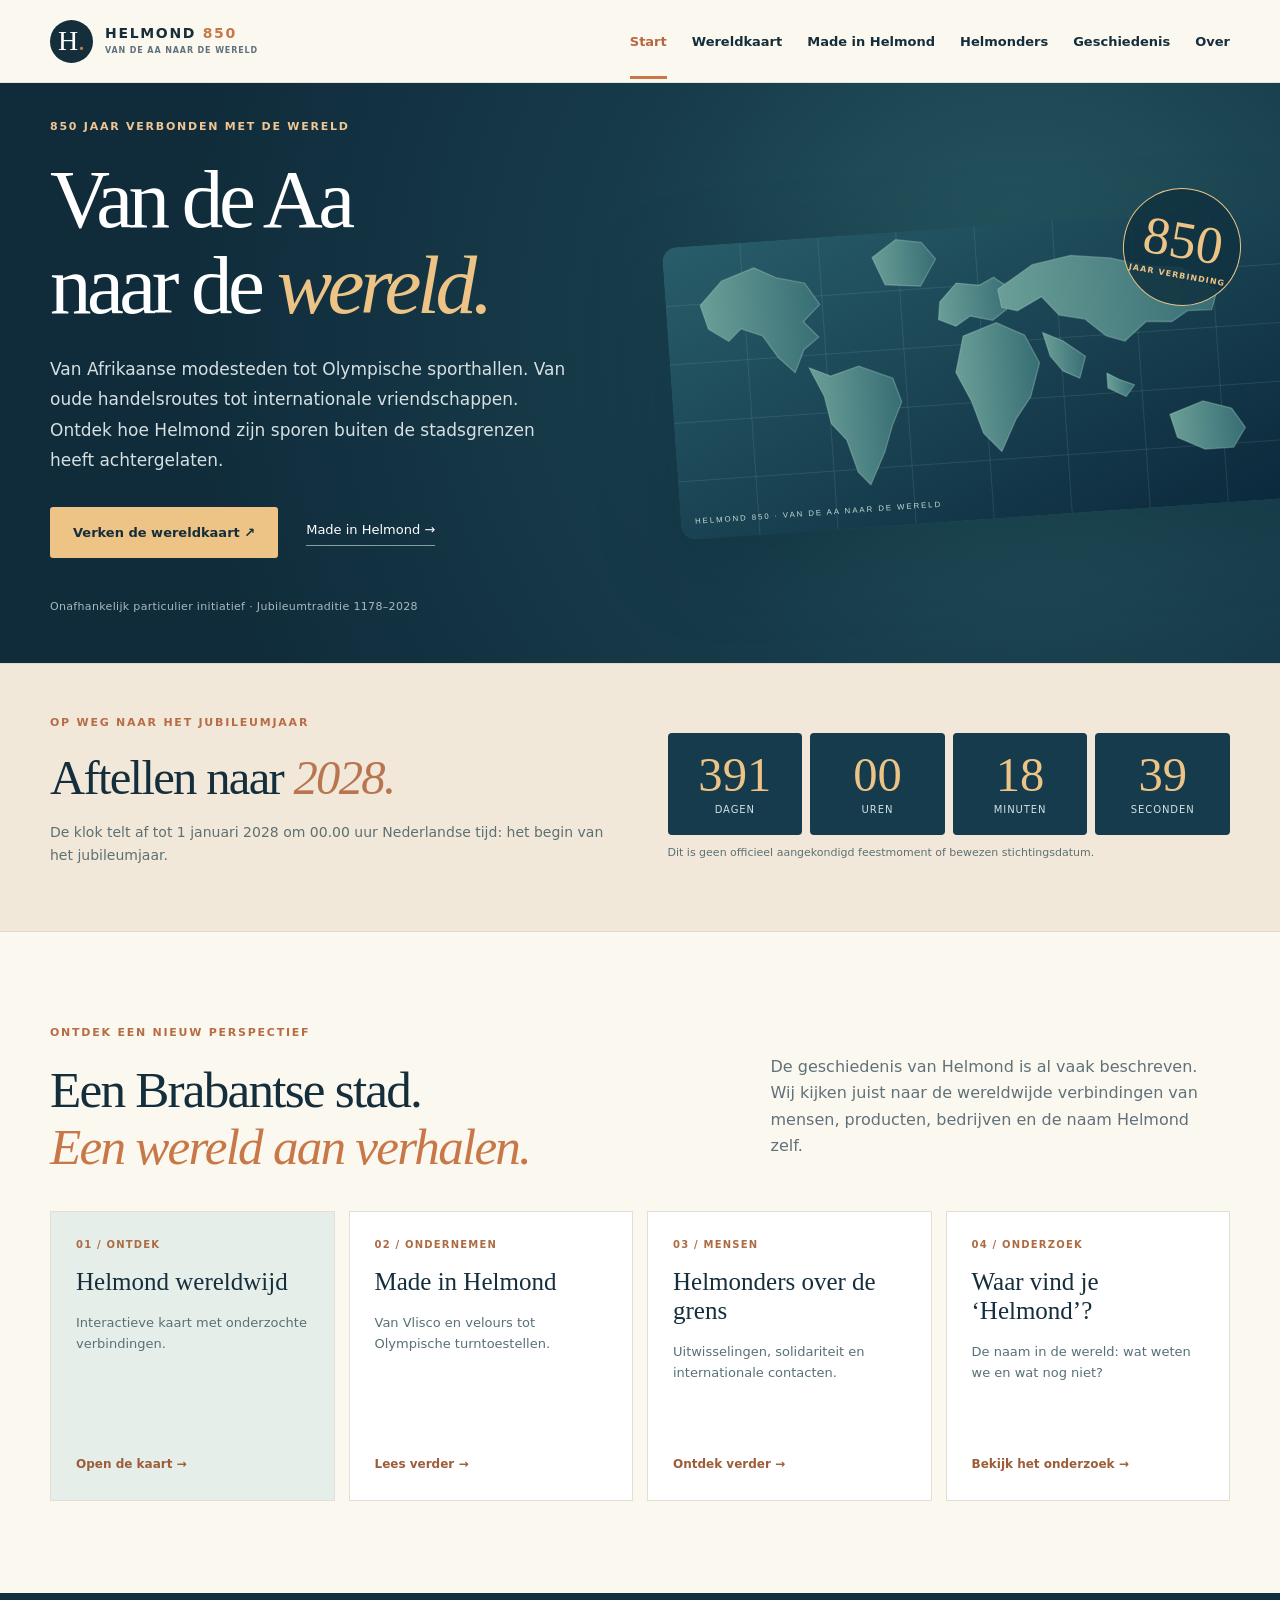
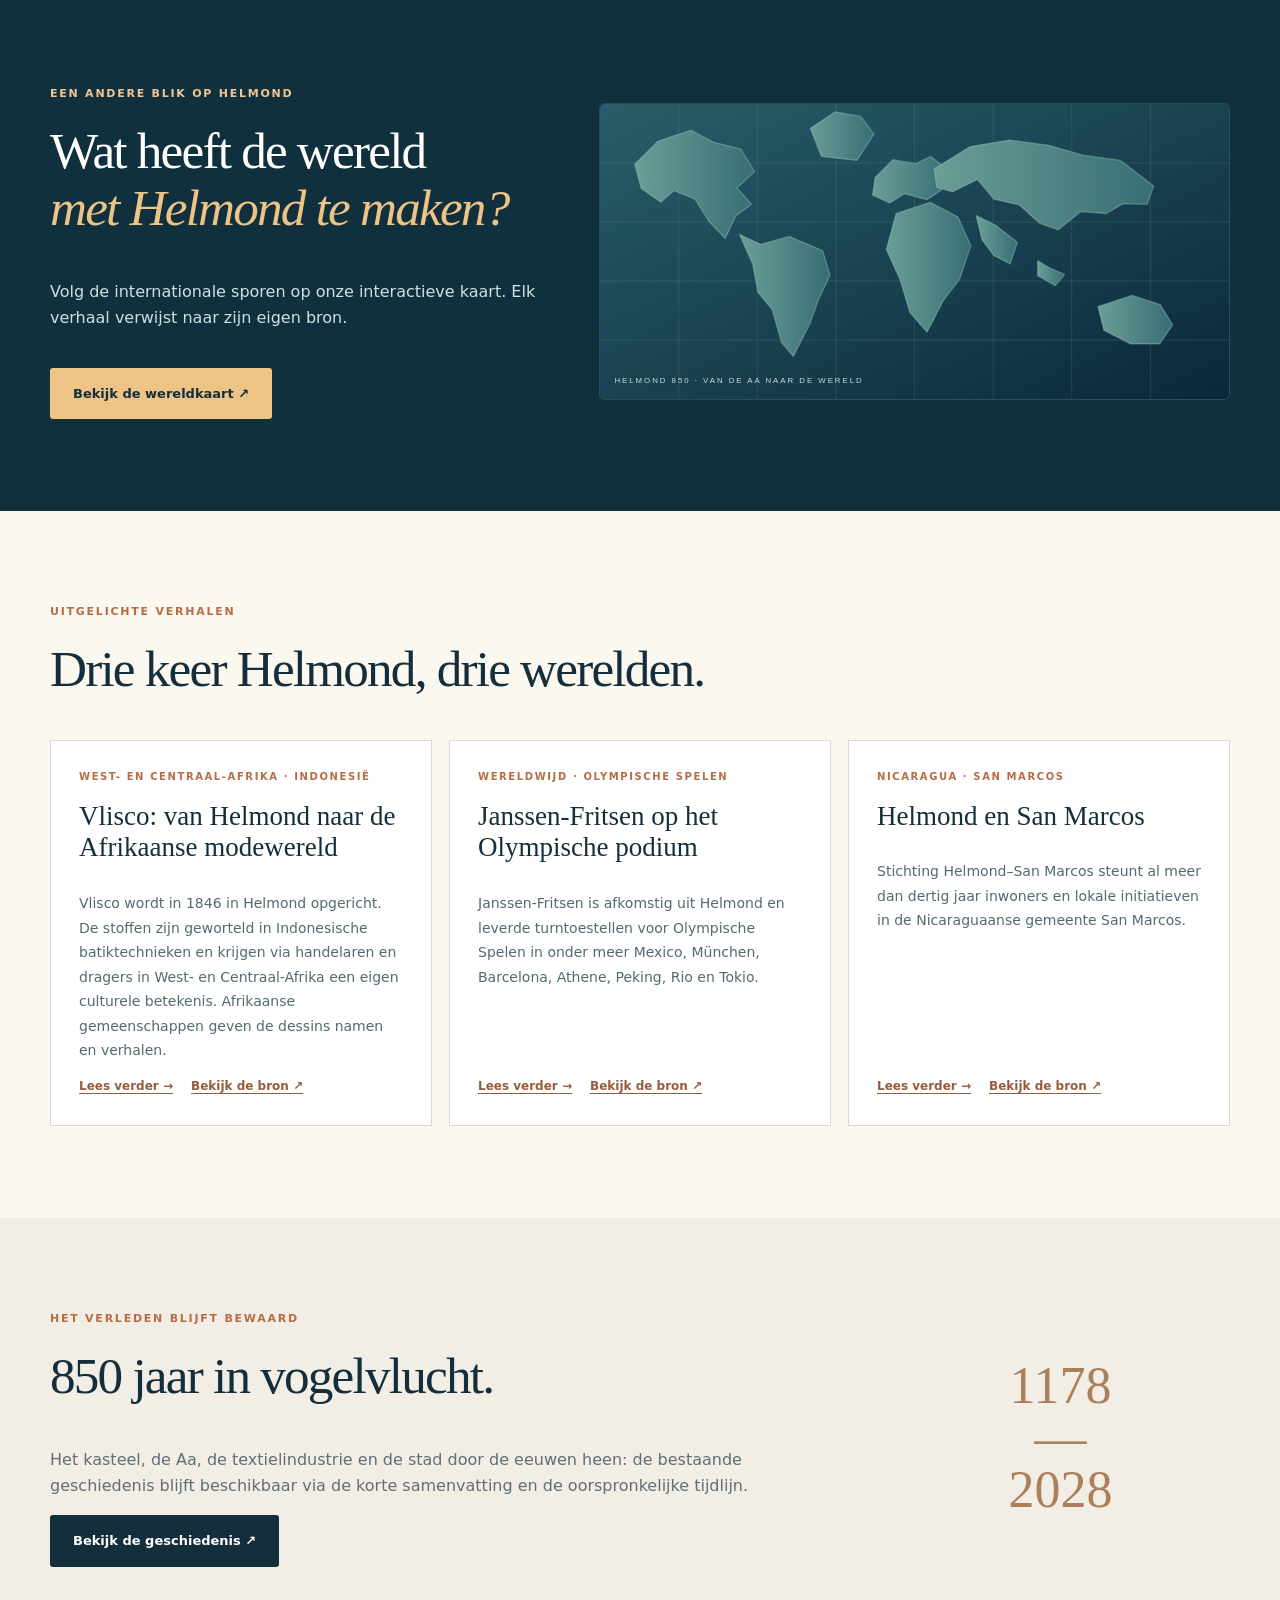
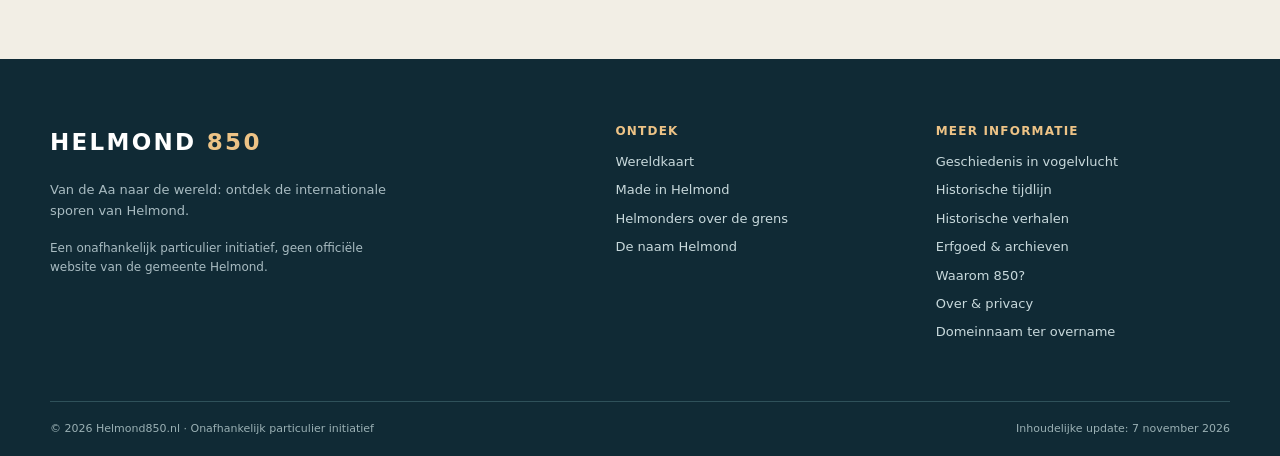
==== commit 3b3569d3: "Herontwerp Helmond850: Van de Aa naar de wereld, wereldkaart en verhalen" ====
--- a/index.html
+++ b/index.html
@@ -1,61 +1 @@
-<!doctype html>
-<html lang="nl">
-<head>
-<meta charset="utf-8"><meta name="viewport" content="width=device-width, initial-scale=1">
-<title>Geschiedenis en verhalen uit Helmond | Helmond 850</title>
-<meta name="description" content="Ontdek de geschiedenis van Helmond: een historische tijdlijn, het kasteel, industrie en de jubileumtraditie rond 850 jaar.">
-<meta name="theme-color" content="#122e3d">
-<meta property="og:type" content="website"><meta property="og:locale" content="nl_NL">
-<meta property="og:site_name" content="Helmond 850"><meta property="og:title" content="Geschiedenis en verhalen uit Helmond | Helmond 850">
-<meta property="og:description" content="Ontdek de geschiedenis van Helmond: een historische tijdlijn, het kasteel, industrie en de jubileumtraditie rond 850 jaar.">
-<link rel="canonical" href="https://helmond850.nl/">
-<link rel="icon" href="assets/favicon.svg" type="image/svg+xml">
-<link rel="stylesheet" href="assets/style.css"><script defer src="assets/app.js"></script>
-</head>
-<body>
-<a class="skip" href="#inhoud">Direct naar inhoud</a>
-<header class="site-header"><div class="container header-inner">
-<a class="brand" href="index.html" aria-label="Helmond 850 - startpagina"><span class="brand-mark">H<span class="brand-accent">.</span></span><span class="brand-copy">HELMOND <strong>850</strong><small>VERHALEN VAN DE STAD</small></span></a>
-<button class="menu-toggle" type="button" aria-expanded="false" aria-controls="primary-nav" aria-label="Open navigatie"><span></span><span></span><span></span></button>
-<nav id="primary-nav" class="primary-nav" aria-label="Hoofdnavigatie"><a href="index.html" aria-current="page" class="active">Start</a><a href="tijdlijn.html">Tijdlijn</a><a href="verhalen.html">Verhalen</a><a href="erfgoed.html">Erfgoed</a><a href="jubileum.html">850 jaar</a><a href="over.html">Over</a></nav>
-</div></header>
-<main id="inhoud">
-<section class="hero"><div class="container hero-grid"><div class="hero-content">
-<span class="eyebrow light">Een stad, eeuwen verhalen</span><h1>Helmond.<br><em>Een verleden om<br>te ontdekken.</em></h1>
-<p class="hero-lead">Van het Oude Huys en de middeleeuwse stad tot textiel, metaal en het Helmond van vandaag. Ontdek de verhalen achter 850 jaar stadsgeschiedenis.</p>
-<div class="hero-actions"><a href="tijdlijn.html" class="btn btn-accent">Verken de tijdlijn <span aria-hidden="true">→</span></a><a href="verhalen.html" class="text-action">Lees de verhalen <span aria-hidden="true">↗</span></a></div>
-<div class="hero-footnote">Op weg naar 2028 · Gebaseerd op de jubileumtraditie 1178–1978–2028</div></div>
-<div class="hero-art" aria-hidden="true"><img src="assets/helmond-silhouette.svg" alt=""><div class="art-stamp"><span>850</span><small>JAAR VERHALEN</small></div></div></div></section>
-<section class="countdown-section" aria-labelledby="countdown-title">
-  <div class="container countdown-inner">
-    <div class="countdown-intro">
-      <span class="eyebrow">Op weg naar het jubileumjaar</span>
-      <h2 id="countdown-title">Aftellen naar <em>2028.</em></h2>
-      <p>Hoe lang duurt het nog voordat het jubileumjaar begint? De klok telt af tot 1 januari 2028, 00.00 uur Nederlandse tijd.</p>
-    </div>
-    <div class="countdown-area">
-      <div class="countdown-grid" id="jubileum-countdown" role="timer" aria-label="Tijd tot 1 januari 2028">
-        <div class="countdown-unit"><span class="countdown-number" id="count-days">—</span><span class="countdown-label">dagen</span></div>
-        <div class="countdown-unit"><span class="countdown-number" id="count-hours">—</span><span class="countdown-label">uren</span></div>
-        <div class="countdown-unit"><span class="countdown-number" id="count-minutes">—</span><span class="countdown-label">minuten</span></div>
-        <div class="countdown-unit"><span class="countdown-number" id="count-seconds">—</span><span class="countdown-label">seconden</span></div>
-      </div>
-      <p class="countdown-disclaimer" id="countdown-status">Dit is een aftelling naar de start van 2028, niet naar een officieel vastgesteld feestmoment.</p>
-    </div>
-  </div>
-</section>
-<section class="intro-section section"><div class="container"><div class="section-top"><div><span class="eyebrow">Ontdek de geschiedenis</span><h2>Wie Helmond kent,<br><em>ziet de stad anders.</em></h2></div><p class="section-aside">Achter de straten, bruggen en fabrieken liggen eeuwen van verandering. Dit platform brengt historische gebeurtenissen en betrouwbare bronnen op een toegankelijke manier samen.</p></div>
-<div class="story-grid"><a class="feature-card" href="verhalen.html#middeleeuwen"><span class="feature-num">01 / OORSPRONG</span><div class="feature-symbol"><svg viewBox="0 0 120 90" role="presentation"><path d="M15 72V36l21-16 21 16v36M57 72V23l25-13 24 13v49M73 72V45h17v27"/><path d="M24 47h18M24 56h18M68 31h26"/></svg></div><h3>Van nederzetting tot stad</h3><p>Over de eerste vermeldingen, stadsrechten en de groei van het middeleeuwse Helmond.</p><span class="card-more">Lees verder →</span></a>
-<a class="feature-card" href="verhalen.html#kasteel"><span class="feature-num">02 / ERFGOED</span><div class="feature-symbol"><svg viewBox="0 0 120 90" role="presentation"><path d="M15 73V37l10-9 10 9v36M35 73V42h50v31M85 73V37l10-9 10 9v36M20 27V14h10v14M90 27V14h10v14M50 73V54h20v19M42 34V23h36v11"/><path d="M5 78Q30 71 60 78T115 78"/></svg></div><h3>Het kasteel en de Aa</h3><p>Een waterburcht, de rivier en de ontwikkeling van de stad door de eeuwen heen.</p><span class="card-more">Lees verder →</span></a>
-<a class="feature-card" href="verhalen.html#industrie"><span class="feature-num">03 / INDUSTRIE</span><div class="feature-symbol"><svg viewBox="0 0 120 90" role="presentation"><path d="M12 75V40l24 11V32l25 19V21h13v30l30-14v38Z"/><path d="M20 62h13m10 0h13m10 0h13m10 0h9"/><path d="M12 80h96"/></svg></div><h3>De maakstad</h3><p>Hoe het kanaal, de spoorlijn en ondernemende inwoners Helmond veranderden.</p><span class="card-more">Lees verder →</span></a></div></div></section>
-<section class="highlight-section"><div class="container highlight-grid"><div><span class="eyebrow light">Bijzondere mijlpalen</span><h2>De stad in vier<br><em>jaartallen.</em></h2><p>Een kleine selectie van de momenten die het verhaal van Helmond vormgaven.</p><a class="btn btn-outline" href="tijdlijn.html">Bekijk de complete tijdlijn →</a></div>
-<div class="mini-timeline"><div><b>1108</b><p>Een vroege vermelding van de naam Helmond in een middeleeuwse oorkonde.</p></div><div><b>ca. 1232</b><p>Helmond verkrijgt vermoedelijk stadsrechten; de oorspronkelijke oorkonde is niet bewaard.</p></div><div><b>1826</b><p>De Zuid-Willemsvaart stimuleert handel en industrialisatie.</p></div><div><b>1978</b><p>De stad viert haar 800-jarig bestaan — de aanleiding voor een nieuwe terugblik in 2028.</p></div></div></div></section>
-<section class="section"><div class="container anniversary-panel"><div class="anniversary-date"><span>1178</span><i></i><span>2028</span></div><div><span class="eyebrow">Waarom Helmond 850?</span><h2>Een jubileum met<br>een verhaal.</h2><p>In 1978 vierde Helmond zijn 800-jarige jubileum met 1178 als gekozen beginjaar. Historische bronnen noemen verschillende jaartallen, waaronder 1108 en 1179. Op deze website leggen we uit waarom.</p><a href="jubileum.html" class="inline-link">Ontdek de achtergrond <span>↗</span></a></div></div></section>
-<section class="section section-muted"><div class="container newsletterless"><div><span class="eyebrow">Verder lezen</span><h2>De geschiedenis begint<br>bij de bronnen.</h2><p>Ontdek musea, archieven, heemkunde en bronnen die de geschiedenis van Helmond tastbaar maken.</p></div><a class="btn btn-dark" href="erfgoed.html">Bekijk de erfgoedbronnen →</a></div></section>
-</main>
-<footer class="site-footer"><div class="container footer-grid">
-<div><a class="footer-brand" href="index.html">HELMOND <span>850</span></a><p>Een onafhankelijk venster op het verleden van Helmond. Met aandacht voor bronnen, verhalen en de bijzondere jubileumtraditie.</p></div>
-<div><h3>Ontdek</h3><a href="tijdlijn.html">Tijdlijn</a><a href="verhalen.html">Historische verhalen</a><a href="erfgoed.html">Erfgoed & archieven</a></div>
-<div><h3>Informatie</h3><a href="jubileum.html">Over 850 jaar</a><a href="over.html">Over deze website & privacy</a><a href="overname.html">Domeinnaam ter overname</a></div>
-</div><div class="container footer-bottom"><span>© 2026 Helmond850.nl · Onafhankelijk particulier initiatief</span><span>Laatste inhoudelijke update: 29 oktober 2026</span></div></footer>
-</body></html>+<!doctype html><html lang="nl"><head><meta charset="utf-8"><meta name="viewport" content="width=device-width, initial-scale=1"><title>Van de Aa naar de wereld | Helmond 850</title><meta name="description" content="Ontdek de wereldwijde verbindingen van Helmond: mensen, bedrijven, producten, cultuur en een aftelklok richting 2028."><meta name="theme-color" content="#152e3b"><meta property="og:type" content="website"><meta property="og:locale" content="nl_NL"><meta property="og:site_name" content="Helmond 850"><meta property="og:title" content="Van de Aa naar de wereld | Helmond 850"><meta property="og:description" content="Ontdek de wereldwijde verbindingen van Helmond: mensen, bedrijven, producten, cultuur en een aftelklok richting 2028."><link rel="canonical" href="https://helmond850.nl/"><link rel="icon" href="assets/favicon.svg" type="image/svg+xml"><link rel="stylesheet" href="assets/style.css"><script defer src="assets/app.js"></script></head><body><a class="skip" href="#inhoud">Direct naar inhoud</a><header class="site-header"><div class="container header-inner"><a class="brand" href="index.html" aria-label="Helmond 850 startpagina"><span class="brand-mark">H<span class="brand-accent">.</span></span><span class="brand-copy">HELMOND <strong>850</strong><small>VAN DE AA NAAR DE WERELD</small></span></a><button class="menu-toggle" type="button" aria-expanded="false" aria-controls="primary-nav" aria-label="Open navigatie"><span></span><span></span><span></span></button><nav class="primary-nav" id="primary-nav" aria-label="Hoofdnavigatie"><a href="index.html" aria-current="page" class="active">Start</a><a href="wereld.html">Wereldkaart</a><a href="gemaakt-in-helmond.html">Made in Helmond</a><a href="helmonders.html">Helmonders</a><a href="geschiedenis.html">Geschiedenis</a><a href="over.html">Over</a></nav></div></header><main id="inhoud"><section class="world-hero"><div class="container world-hero-grid"><div><span class="eyebrow light">850 jaar verbonden met de wereld</span><h1>Van de Aa<br>naar de <em>wereld.</em></h1><p class="hero-lead">Van Afrikaanse modesteden tot Olympische sporthallen. Van oude handelsroutes tot internationale vriendschappen. Ontdek hoe Helmond zijn sporen buiten de stadsgrenzen heeft achtergelaten.</p><div class="hero-actions"><a class="btn btn-accent" href="wereld.html">Verken de wereldkaart ↗</a><a class="text-action" href="gemaakt-in-helmond.html">Made in Helmond →</a></div><p class="hero-footnote">Onafhankelijk particulier initiatief · Jubileumtraditie 1178–2028</p></div><div class="world-hero-visual"><img src="assets/world-map.svg" alt="Wereldkaart met de continenten"><div class="world-stamp">850<small>JAAR VERBINDING</small></div></div></div></section><section class="countdown-section" aria-labelledby="countdown-title"><div class="container clock-inner"><div><span class="eyebrow">Op weg naar het jubileumjaar</span><h2 id="countdown-title">Aftellen naar <em>2028.</em></h2><p>De klok telt af tot 1 januari 2028 om 00.00 uur Nederlandse tijd: het begin van het jubileumjaar.</p></div><div><div id="jubileum-countdown" class="clock-grid" role="timer" aria-label="Tijd tot het jubileumjaar"><div><strong id="count-days">—</strong><span>dagen</span></div><div><strong id="count-hours">—</strong><span>uren</span></div><div><strong id="count-minutes">—</strong><span>minuten</span></div><div><strong id="count-seconds">—</strong><span>seconden</span></div></div><p class="clock-note" id="countdown-status">Dit is geen officieel aangekondigd feestmoment of bewezen stichtingsdatum.</p></div></div></section><section class="section"><div class="container"><div class="section-top"><div><span class="eyebrow">Ontdek een nieuw perspectief</span><h2>Een Brabantse stad.<br><em>Een wereld aan verhalen.</em></h2></div><p class="section-aside">De geschiedenis van Helmond is al vaak beschreven. Wij kijken juist naar de wereldwijde verbindingen van mensen, producten, bedrijven en de naam Helmond zelf.</p></div><div class="world-topics"><a href="wereld.html"><span>01 / ONTDEK</span><b>Helmond wereldwijd</b><p>Interactieve kaart met onderzochte verbindingen.</p><strong>Open de kaart →</strong></a><a href="gemaakt-in-helmond.html"><span>02 / ONDERNEMEN</span><b>Made in Helmond</b><p>Van Vlisco en velours tot Olympische turntoestellen.</p><strong>Lees verder →</strong></a><a href="helmonders.html"><span>03 / MENSEN</span><b>Helmonders over de grens</b><p>Uitwisselingen, solidariteit en internationale contacten.</p><strong>Ontdek verder →</strong></a><a href="naam-helmond.html"><span>04 / ONDERZOEK</span><b>Waar vind je ‘Helmond’?</b><p>De naam in de wereld: wat weten we en wat nog niet?</p><strong>Bekijk het onderzoek →</strong></a></div></div></section><section class="section world-dark"><div class="container world-feature"><div><span class="eyebrow light">Een andere blik op Helmond</span><h2>Wat heeft de wereld<br><em>met Helmond te maken?</em></h2><p>Volg de internationale sporen op onze interactieve kaart. Elk verhaal verwijst naar zijn eigen bron.</p><a class="btn btn-accent" href="wereld.html">Bekijk de wereldkaart ↗</a></div><img src="assets/world-map.svg" alt="Gestileerde wereldkaart"></div></section><section class="section"><div class="container"><span class="eyebrow">Uitgelichte verhalen</span><h2>Drie keer Helmond, drie werelden.</h2><div class="world-cards"><article id="vlisco" class="world-story-entry" data-world-category="handel" data-world-text="west- en centraal-afrika · indonesië vlisco: van helmond naar de afrikaanse modewereld vlisco wordt in 1846 in helmond opgericht. de stoffen zijn geworteld in indonesische batiktechnieken en krijgen via handelaren en dragers in west- en centraal-afrika een eigen culturele betekenis. afrikaanse gemeenschappen geven de dessins namen en verhalen."><span class="eyebrow">West- en Centraal-Afrika · Indonesië</span><h3>Vlisco: van Helmond naar de Afrikaanse modewereld</h3><p>Vlisco wordt in 1846 in Helmond opgericht. De stoffen zijn geworteld in Indonesische batiktechnieken en krijgen via handelaren en dragers in West- en Centraal-Afrika een eigen culturele betekenis. Afrikaanse gemeenschappen geven de dessins namen en verhalen.</p><div class="world-story-links"><a href="gemaakt-in-helmond.html#vlisco">Lees verder →</a><a class="source-ref" href="https://vlisco.com/pages/about-vlisco" target="_blank" rel="noopener noreferrer">Bekijk de bron ↗</a></div></article><article id="janssen" class="world-story-entry" data-world-category="sport" data-world-text="wereldwijd · olympische spelen janssen-fritsen op het olympische podium janssen-fritsen is afkomstig uit helmond en leverde turntoestellen voor olympische spelen in onder meer mexico, münchen, barcelona, athene, peking, rio en tokio."><span class="eyebrow">Wereldwijd · Olympische Spelen</span><h3>Janssen-Fritsen op het Olympische podium</h3><p>Janssen-Fritsen is afkomstig uit Helmond en leverde turntoestellen voor Olympische Spelen in onder meer Mexico, München, Barcelona, Athene, Peking, Rio en Tokio.</p><div class="world-story-links"><a href="gemaakt-in-helmond.html#janssen">Lees verder →</a><a class="source-ref" href="https://www.janssen-fritsen.nl/blog/janssen-fritsen-nederland-levert-turnmateriaal-voor-world-gymnaestrada" target="_blank" rel="noopener noreferrer">Bekijk de bron ↗</a></div></article><article id="nicaragua" class="world-story-entry" data-world-category="samenwerking" data-world-text="nicaragua · san marcos helmond en san marcos stichting helmond–san marcos steunt al meer dan dertig jaar inwoners en lokale initiatieven in de nicaraguaanse gemeente san marcos."><span class="eyebrow">Nicaragua · San Marcos</span><h3>Helmond en San Marcos</h3><p>Stichting Helmond–San Marcos steunt al meer dan dertig jaar inwoners en lokale initiatieven in de Nicaraguaanse gemeente San Marcos.</p><div class="world-story-links"><a href="helmonders.html#san-marcos">Lees verder →</a><a class="source-ref" href="https://www.helmond-sanmarcos.nl/" target="_blank" rel="noopener noreferrer">Bekijk de bron ↗</a></div></article></div></div></section><section class="section section-muted"><div class="container world-bottom"><div><span class="eyebrow">Het verleden blijft bewaard</span><h2>850 jaar in vogelvlucht.</h2><p>Het kasteel, de Aa, de textielindustrie en de stad door de eeuwen heen: de bestaande geschiedenis blijft beschikbaar via de korte samenvatting en de oorspronkelijke tijdlijn.</p><a href="geschiedenis.html" class="btn btn-dark">Bekijk de geschiedenis ↗</a></div><span class="anniversary-numbers">1178<br>—<br>2028</span></div></section></main><footer class="site-footer"><div class="container footer-grid"><div><a class="footer-brand" href="index.html">HELMOND <span>850</span></a><p>Van de Aa naar de wereld: ontdek de internationale sporen van Helmond.</p><p class="small-muted">Een onafhankelijk particulier initiatief, geen officiële website van de gemeente Helmond.</p></div><div><h3>Ontdek</h3><a href="wereld.html">Wereldkaart</a><a href="gemaakt-in-helmond.html">Made in Helmond</a><a href="helmonders.html">Helmonders over de grens</a><a href="naam-helmond.html">De naam Helmond</a></div><div><h3>Meer informatie</h3><a href="geschiedenis.html">Geschiedenis in vogelvlucht</a><a href="tijdlijn.html">Historische tijdlijn</a><a href="verhalen.html">Historische verhalen</a><a href="erfgoed.html">Erfgoed &amp; archieven</a><a href="jubileum.html">Waarom 850?</a><a href="over.html">Over &amp; privacy</a><a href="overname.html">Domeinnaam ter overname</a></div></div><div class="container footer-bottom"><span>© 2026 Helmond850.nl · Onafhankelijk particulier initiatief</span><span>Inhoudelijke update: 7 november 2026</span></div></footer></body></html>
--- a/assets/style.css
+++ b/assets/style.css
@@ -44,3 +44,19 @@
 .countdown-disclaimer{font-size:11px;color:#6b746e;text-align:center;margin:13px 0 0;line-height:1.5}
 @media(max-width:960px){.countdown-inner{grid-template-columns:1fr;gap:24px}.countdown-intro{max-width:670px}}
 @media(max-width:500px){.countdown-section{padding:32px 0}.countdown-grid{gap:6px}.countdown-unit{padding:16px 2px 12px}.countdown-number{font-size:clamp(1.75rem,8.8vw,2.6rem)}.countdown-label{font-size:9px;letter-spacing:.035em}.countdown-disclaimer{font-size:10px}}
+
+
+/* 2026-11-07: wereldthema (behoud bestaande historische styles) */
+.brand-copy small{font-size:8px;letter-spacing:.11em}
+.world-hero{background:radial-gradient(circle at 80% 40%,#275a63 0,#173b4a 38%,#102c3b 78%);color:#fff;overflow:hidden}.world-hero-grid{display:grid;grid-template-columns:1.05fr 1fr;align-items:center;gap:35px;min-height:580px}.world-hero h1{font-size:clamp(3.4rem,6.5vw,6.3rem);line-height:1.04;letter-spacing:-.055em;margin-bottom:25px}.world-hero h1 em,.world-dark h2 em{color:var(--gold)}.world-hero .hero-footnote{margin-top:40px}.world-hero-visual{position:relative}.world-hero-visual img{display:block;width:112%;border-radius:15px;box-shadow:0 25px 80px #051a2440;transform:rotate(-4deg)}.world-stamp{position:absolute;right:-2%;top:-13%;height:118px;width:118px;border-radius:50%;background:#113240dd;border:1px solid #eac387;color:var(--gold);font:400 53px/1 Georgia,serif;display:flex;align-items:center;justify-content:center;flex-direction:column;transform:rotate(10deg)}.world-stamp small{font:700 8px system-ui,sans-serif;letter-spacing:.14em;margin-top:4px}
+.countdown-section{padding:50px 0;background:#f1e8d9}.clock-inner{width:min(1180px,calc(100% - 48px));margin:auto;display:grid;grid-template-columns:1fr 1fr;align-items:center;gap:55px}.clock-inner h2{font-size:clamp(2rem,3.8vw,3.5rem);margin:0 0 15px}.clock-inner h2 em{color:#b8754f}.clock-inner p{font-size:14px;color:#5d7074}.clock-grid{display:grid;grid-template-columns:repeat(4,minmax(0,1fr));gap:8px}.clock-grid>div{background:#153b4c;padding:16px 5px;display:flex;flex-direction:column;align-items:center;border-radius:4px;min-width:0}.clock-grid strong{color:var(--gold);font:400 clamp(30px,3.8vw,52px)/1.1 Georgia,serif;font-variant-numeric:tabular-nums}.clock-grid span{font-size:10px;letter-spacing:.09em;color:#d2e2e1;text-transform:uppercase}.clock-note{font-size:11px!important;margin:9px 0 0}
+.world-topics{display:grid;grid-template-columns:repeat(4,minmax(0,1fr));gap:14px}.world-topics>a{display:flex;flex-direction:column;gap:15px;background:#fff;border:1px solid #e3dfd4;text-decoration:none;padding:25px;min-height:290px;transition:transform .2s,box-shadow .2s}.world-topics>a:first-child{background:#e5eee9}.world-topics>a:hover,.world-story-entry:hover{transform:translateY(-3px);box-shadow:0 15px 30px #102d3d18}.world-topics span{font-size:10px;letter-spacing:.12em;color:#ac6b43;font-weight:850}.world-topics b{font:400 25px/1.15 Georgia,serif}.world-topics p{font-size:13px;color:#587077}.world-topics strong{margin-top:auto;font-size:12px;color:#9c5d38}
+.world-dark{background:#10303e;color:#fff}.world-feature{display:grid;grid-template-columns:.87fr 1.1fr;gap:50px;align-items:center}.world-feature p{color:#cee0e1;max-width:520px}.world-feature img{width:100%;border:1px solid #7daca440;border-radius:6px}.world-feature .btn{margin-top:20px}
+.world-cards{display:grid;grid-template-columns:repeat(3,minmax(0,1fr));gap:17px}.world-story-entry{background:white;border:1px solid #ddd9d0;padding:28px;display:flex;flex-direction:column;scroll-margin-top:110px;transition:transform .2s,box-shadow .2s}.world-story-entry .eyebrow{font-size:10px;margin-bottom:15px}.world-story-entry h3{font:400 27px/1.18 Georgia,serif}.world-story-entry p{font-size:14px;line-height:1.75;color:#526a72}.world-story-links{display:flex;gap:12px 18px;flex-wrap:wrap;margin-top:auto}.world-story-links a,.source-ref{font-size:12px;font-weight:750;color:#965c3d}.world-bottom{display:grid;grid-template-columns:1.4fr .6fr;gap:50px;align-items:center}.world-bottom p{color:#5e7074;max-width:700px}.anniversary-numbers{font:400 52px/1 Georgia,serif;color:#aa805d;text-align:center}
+.world-page-hero{background:linear-gradient(125deg,#e8eee8,#ece5db)}.world-page-hero .lead{max-width:830px}
+.world-map{position:relative;border-radius:5px;overflow:hidden;background:#113442;border:1px solid #7fa39b}.world-map img{width:100%;display:block}.world-pin{position:absolute;border-radius:50%;width:20px;height:20px;transform:translate(-50%,-50%);border:2px solid #fff2d9;background:#efbd70;cursor:pointer;box-shadow:0 0 0 6px #f4d18b56,0 2px 9px #102b3a}.world-pin:hover,.world-pin.selected{background:#fff6b9;box-shadow:0 0 0 9px #f2cb7677;z-index:2}.world-pin:focus-visible{outline:3px solid white;outline-offset:6px}.world-selection{background:#fff;padding:25px 30px;border:1px solid #ddd9d0;border-top:0}.world-selection .eyebrow{margin-bottom:8px}.world-selection h3{font:400 28px Georgia,serif;margin-bottom:8px}.world-selection p{color:#567079;font-size:14px}.world-map-caption{color:#6a8085;font-size:12px}
+.world-filter-area{padding:22px;border:1px solid #ddd9d0;background:#fff;margin-bottom:25px}.world-filter-area label{display:block;font-size:12px;font-weight:750;margin-bottom:6px}.world-filter-area input{display:block;width:100%;max-width:600px;background:#f8f6f2;border:1px solid #d3d7d1;padding:13px}.world-filter-buttons{display:flex;gap:8px;flex-wrap:wrap;margin-top:15px}.world-filter{background:#fff;border:1px solid #cad2d0;border-radius:30px;padding:7px 13px;font-size:12px;cursor:pointer}.world-filter.active,.world-filter:hover{background:#173b4a;color:white}.world-filter-area .result-count{margin-top:12px}.world-chapter{display:grid;grid-template-columns:230px 1fr;gap:50px;border-bottom:1px solid #d7d4cd;padding:48px 0;scroll-margin-top:110px}.world-chapter:first-child{padding-top:0}.world-chapter:last-child{border-bottom:0}.chapter-index{font:400 53px Georgia,serif;color:#b89163;display:block}.world-chapter h2{font-size:clamp(2rem,3.6vw,3.7rem)}.world-chapter p{color:#506970;max-width:880px;line-height:1.85}
+.world-name-grid,.world-history-grid{display:grid;grid-template-columns:repeat(2,minmax(0,1fr));gap:18px}.world-name-grid article,.world-history-grid article{background:#fff;border:1px solid #dad7cd;padding:30px;scroll-margin-top:110px}.world-name-grid article h2,.world-history-grid article h2{font-size:30px}.world-name-grid article p,.world-history-grid article p{color:#536e75;line-height:1.75}.world-history-grid article>span{font:400 27px Georgia,serif;color:#ab774f}.world-history-links{display:grid;grid-template-columns:repeat(2,1fr);gap:12px;margin-top:22px}.world-history-links a{background:#e8ece8;padding:22px;color:#975c36;font-weight:700;text-decoration:none}
+@media(max-width:1100px){.world-topics{grid-template-columns:repeat(2,1fr)}.world-cards{grid-template-columns:repeat(2,1fr)}.primary-nav{gap:14px}.primary-nav a{font-size:12px}}
+@media(max-width:850px){.world-hero-grid,.clock-inner,.world-feature,.world-bottom{grid-template-columns:1fr}.world-hero-grid{padding:65px 0}.world-hero-visual{max-width:650px;margin:auto}.world-hero h1{font-size:clamp(3.4rem,9vw,5rem)}.world-stamp{right:2%}.world-chapter{grid-template-columns:140px 1fr;gap:25px}}
+@media(max-width:620px){.world-topics,.world-cards,.world-name-grid,.world-history-grid,.world-history-links{grid-template-columns:1fr}.world-hero h1{font-size:clamp(3rem,12vw,4.5rem)}.world-hero-visual{margin-top:25px}.world-stamp{width:95px;height:95px;font-size:38px}.world-stamp small{font-size:6px}.world-topics>a{min-height:210px}.world-pin{height:14px;width:14px;border-width:1px;box-shadow:0 0 0 4px #f4d18b56}.world-chapter{grid-template-columns:1fr;gap:6px}.chapter-index{font-size:38px}.clock-grid{gap:5px}.clock-grid>div{padding:12px 2px}.clock-grid strong{font-size:clamp(25px,7vw,36px)}.clock-grid span{font-size:8px}}
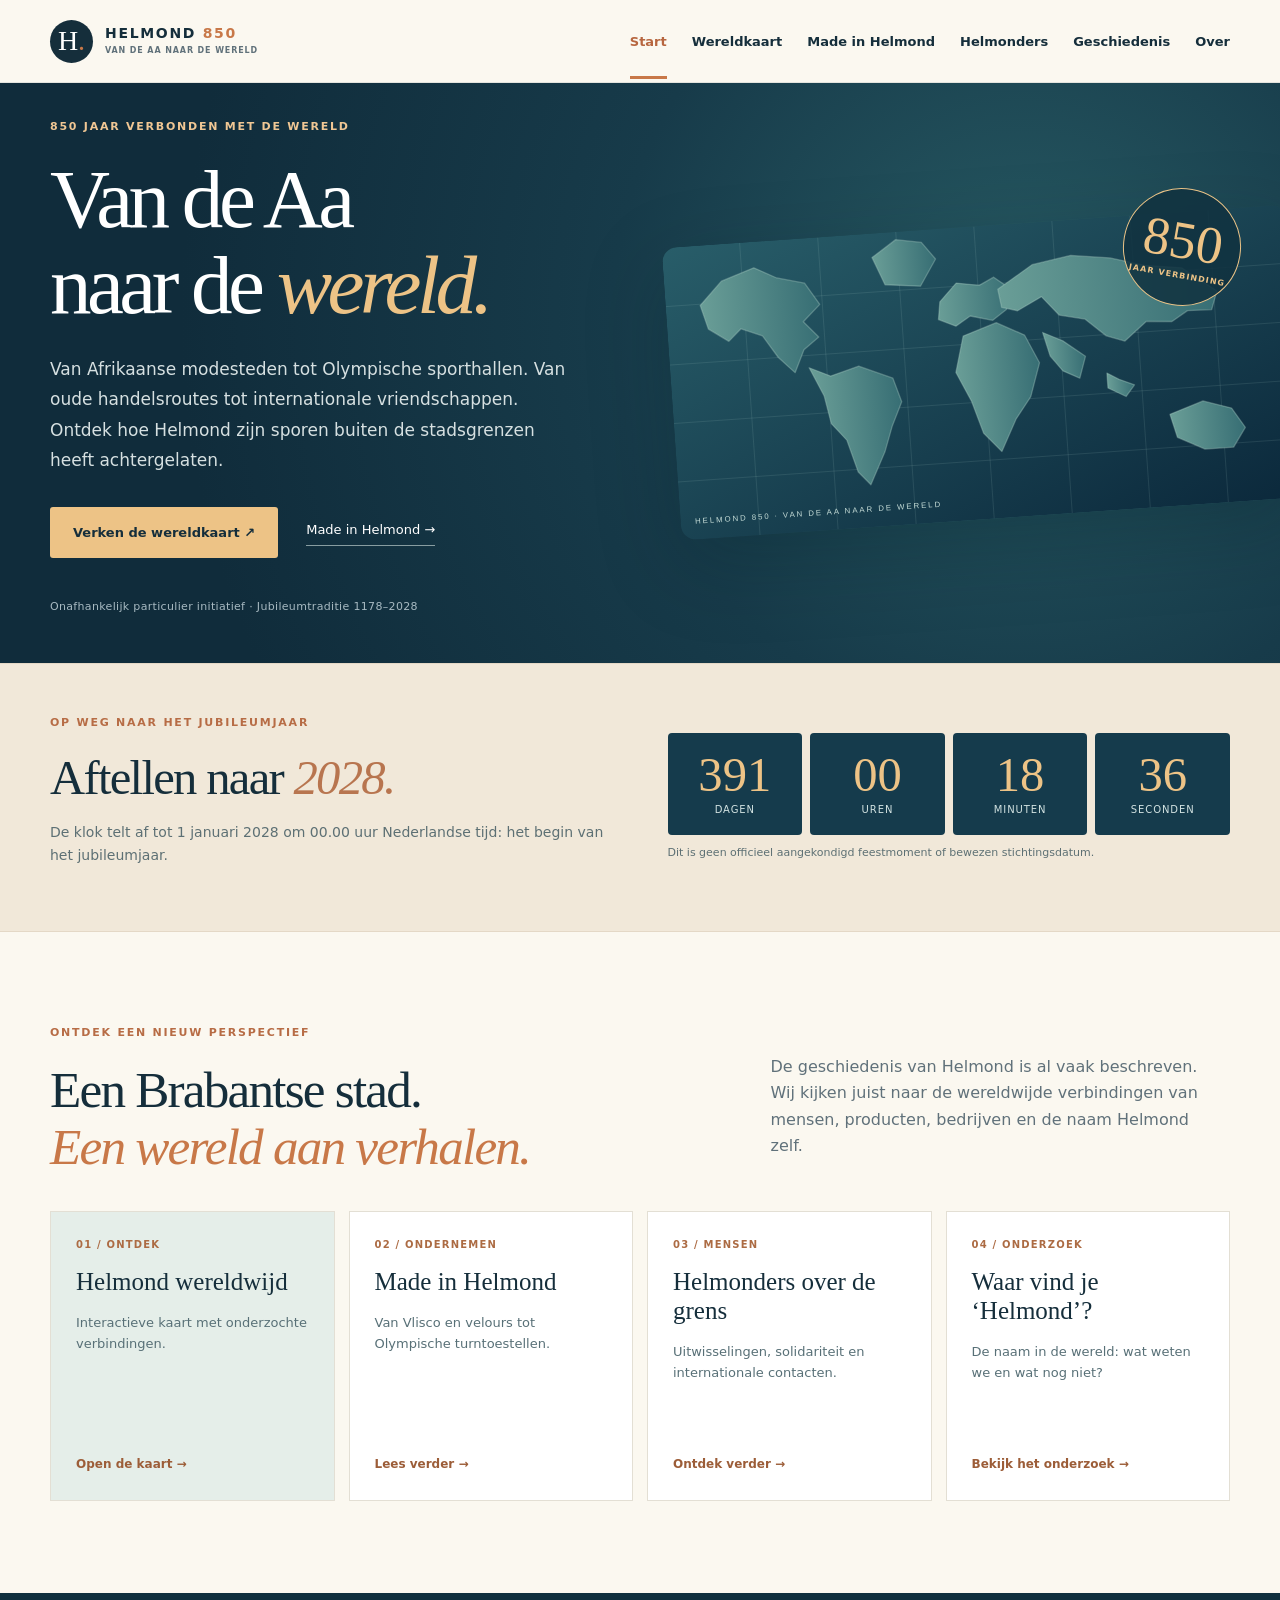
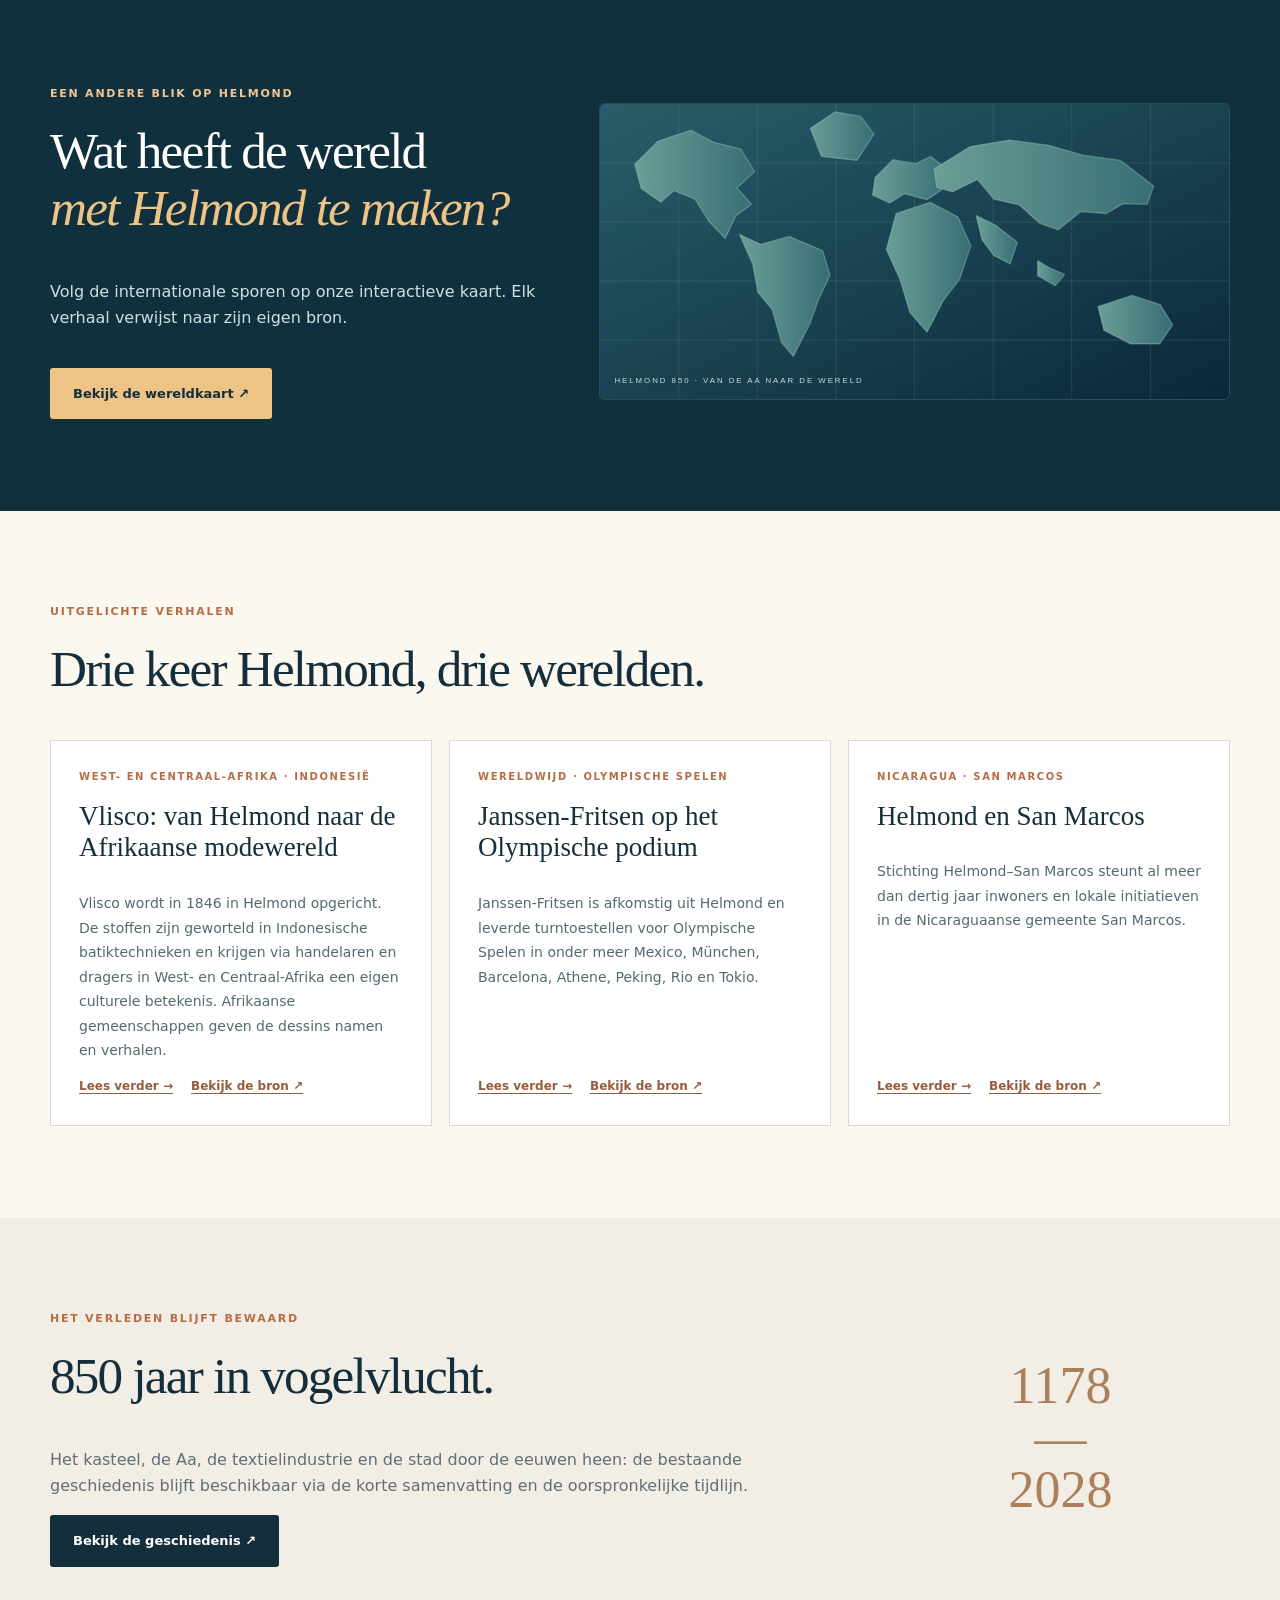
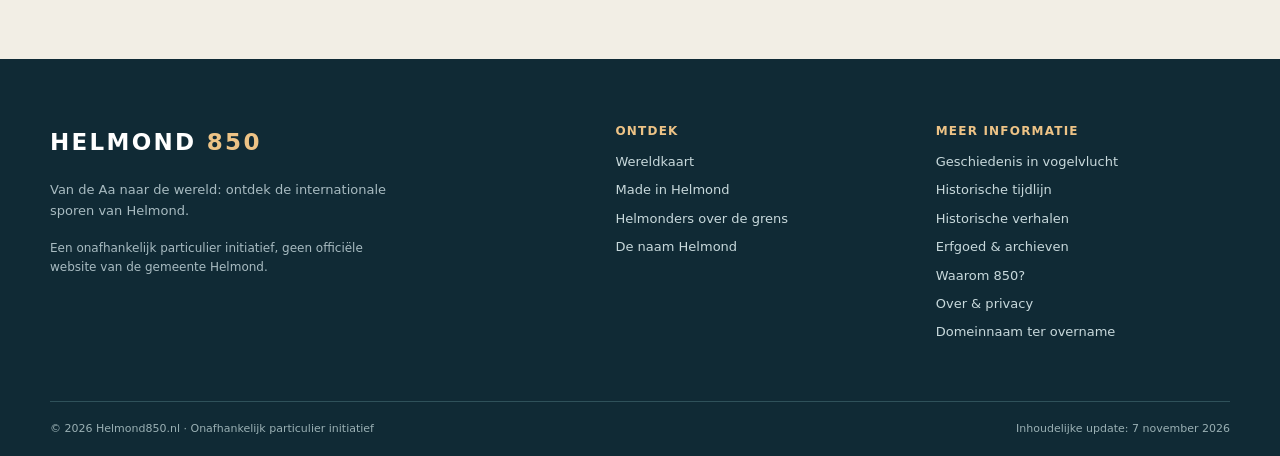
==== commit 518fbf55: "SEO: optimaliseer pagina's, schema.org, sitemap en IndexNow meldingen" ====
--- a/index.html
+++ b/index.html
@@ -1 +1,8 @@
-<!doctype html><html lang="nl"><head><meta charset="utf-8"><meta name="viewport" content="width=device-width, initial-scale=1"><title>Van de Aa naar de wereld | Helmond 850</title><meta name="description" content="Ontdek de wereldwijde verbindingen van Helmond: mensen, bedrijven, producten, cultuur en een aftelklok richting 2028."><meta name="theme-color" content="#152e3b"><meta property="og:type" content="website"><meta property="og:locale" content="nl_NL"><meta property="og:site_name" content="Helmond 850"><meta property="og:title" content="Van de Aa naar de wereld | Helmond 850"><meta property="og:description" content="Ontdek de wereldwijde verbindingen van Helmond: mensen, bedrijven, producten, cultuur en een aftelklok richting 2028."><link rel="canonical" href="https://helmond850.nl/"><link rel="icon" href="assets/favicon.svg" type="image/svg+xml"><link rel="stylesheet" href="assets/style.css"><script defer src="assets/app.js"></script></head><body><a class="skip" href="#inhoud">Direct naar inhoud</a><header class="site-header"><div class="container header-inner"><a class="brand" href="index.html" aria-label="Helmond 850 startpagina"><span class="brand-mark">H<span class="brand-accent">.</span></span><span class="brand-copy">HELMOND <strong>850</strong><small>VAN DE AA NAAR DE WERELD</small></span></a><button class="menu-toggle" type="button" aria-expanded="false" aria-controls="primary-nav" aria-label="Open navigatie"><span></span><span></span><span></span></button><nav class="primary-nav" id="primary-nav" aria-label="Hoofdnavigatie"><a href="index.html" aria-current="page" class="active">Start</a><a href="wereld.html">Wereldkaart</a><a href="gemaakt-in-helmond.html">Made in Helmond</a><a href="helmonders.html">Helmonders</a><a href="geschiedenis.html">Geschiedenis</a><a href="over.html">Over</a></nav></div></header><main id="inhoud"><section class="world-hero"><div class="container world-hero-grid"><div><span class="eyebrow light">850 jaar verbonden met de wereld</span><h1>Van de Aa<br>naar de <em>wereld.</em></h1><p class="hero-lead">Van Afrikaanse modesteden tot Olympische sporthallen. Van oude handelsroutes tot internationale vriendschappen. Ontdek hoe Helmond zijn sporen buiten de stadsgrenzen heeft achtergelaten.</p><div class="hero-actions"><a class="btn btn-accent" href="wereld.html">Verken de wereldkaart ↗</a><a class="text-action" href="gemaakt-in-helmond.html">Made in Helmond →</a></div><p class="hero-footnote">Onafhankelijk particulier initiatief · Jubileumtraditie 1178–2028</p></div><div class="world-hero-visual"><img src="assets/world-map.svg" alt="Wereldkaart met de continenten"><div class="world-stamp">850<small>JAAR VERBINDING</small></div></div></div></section><section class="countdown-section" aria-labelledby="countdown-title"><div class="container clock-inner"><div><span class="eyebrow">Op weg naar het jubileumjaar</span><h2 id="countdown-title">Aftellen naar <em>2028.</em></h2><p>De klok telt af tot 1 januari 2028 om 00.00 uur Nederlandse tijd: het begin van het jubileumjaar.</p></div><div><div id="jubileum-countdown" class="clock-grid" role="timer" aria-label="Tijd tot het jubileumjaar"><div><strong id="count-days">—</strong><span>dagen</span></div><div><strong id="count-hours">—</strong><span>uren</span></div><div><strong id="count-minutes">—</strong><span>minuten</span></div><div><strong id="count-seconds">—</strong><span>seconden</span></div></div><p class="clock-note" id="countdown-status">Dit is geen officieel aangekondigd feestmoment of bewezen stichtingsdatum.</p></div></div></section><section class="section"><div class="container"><div class="section-top"><div><span class="eyebrow">Ontdek een nieuw perspectief</span><h2>Een Brabantse stad.<br><em>Een wereld aan verhalen.</em></h2></div><p class="section-aside">De geschiedenis van Helmond is al vaak beschreven. Wij kijken juist naar de wereldwijde verbindingen van mensen, producten, bedrijven en de naam Helmond zelf.</p></div><div class="world-topics"><a href="wereld.html"><span>01 / ONTDEK</span><b>Helmond wereldwijd</b><p>Interactieve kaart met onderzochte verbindingen.</p><strong>Open de kaart →</strong></a><a href="gemaakt-in-helmond.html"><span>02 / ONDERNEMEN</span><b>Made in Helmond</b><p>Van Vlisco en velours tot Olympische turntoestellen.</p><strong>Lees verder →</strong></a><a href="helmonders.html"><span>03 / MENSEN</span><b>Helmonders over de grens</b><p>Uitwisselingen, solidariteit en internationale contacten.</p><strong>Ontdek verder →</strong></a><a href="naam-helmond.html"><span>04 / ONDERZOEK</span><b>Waar vind je ‘Helmond’?</b><p>De naam in de wereld: wat weten we en wat nog niet?</p><strong>Bekijk het onderzoek →</strong></a></div></div></section><section class="section world-dark"><div class="container world-feature"><div><span class="eyebrow light">Een andere blik op Helmond</span><h2>Wat heeft de wereld<br><em>met Helmond te maken?</em></h2><p>Volg de internationale sporen op onze interactieve kaart. Elk verhaal verwijst naar zijn eigen bron.</p><a class="btn btn-accent" href="wereld.html">Bekijk de wereldkaart ↗</a></div><img src="assets/world-map.svg" alt="Gestileerde wereldkaart"></div></section><section class="section"><div class="container"><span class="eyebrow">Uitgelichte verhalen</span><h2>Drie keer Helmond, drie werelden.</h2><div class="world-cards"><article id="vlisco" class="world-story-entry" data-world-category="handel" data-world-text="west- en centraal-afrika · indonesië vlisco: van helmond naar de afrikaanse modewereld vlisco wordt in 1846 in helmond opgericht. de stoffen zijn geworteld in indonesische batiktechnieken en krijgen via handelaren en dragers in west- en centraal-afrika een eigen culturele betekenis. afrikaanse gemeenschappen geven de dessins namen en verhalen."><span class="eyebrow">West- en Centraal-Afrika · Indonesië</span><h3>Vlisco: van Helmond naar de Afrikaanse modewereld</h3><p>Vlisco wordt in 1846 in Helmond opgericht. De stoffen zijn geworteld in Indonesische batiktechnieken en krijgen via handelaren en dragers in West- en Centraal-Afrika een eigen culturele betekenis. Afrikaanse gemeenschappen geven de dessins namen en verhalen.</p><div class="world-story-links"><a href="gemaakt-in-helmond.html#vlisco">Lees verder →</a><a class="source-ref" href="https://vlisco.com/pages/about-vlisco" target="_blank" rel="noopener noreferrer">Bekijk de bron ↗</a></div></article><article id="janssen" class="world-story-entry" data-world-category="sport" data-world-text="wereldwijd · olympische spelen janssen-fritsen op het olympische podium janssen-fritsen is afkomstig uit helmond en leverde turntoestellen voor olympische spelen in onder meer mexico, münchen, barcelona, athene, peking, rio en tokio."><span class="eyebrow">Wereldwijd · Olympische Spelen</span><h3>Janssen-Fritsen op het Olympische podium</h3><p>Janssen-Fritsen is afkomstig uit Helmond en leverde turntoestellen voor Olympische Spelen in onder meer Mexico, München, Barcelona, Athene, Peking, Rio en Tokio.</p><div class="world-story-links"><a href="gemaakt-in-helmond.html#janssen">Lees verder →</a><a class="source-ref" href="https://www.janssen-fritsen.nl/blog/janssen-fritsen-nederland-levert-turnmateriaal-voor-world-gymnaestrada" target="_blank" rel="noopener noreferrer">Bekijk de bron ↗</a></div></article><article id="nicaragua" class="world-story-entry" data-world-category="samenwerking" data-world-text="nicaragua · san marcos helmond en san marcos stichting helmond–san marcos steunt al meer dan dertig jaar inwoners en lokale initiatieven in de nicaraguaanse gemeente san marcos."><span class="eyebrow">Nicaragua · San Marcos</span><h3>Helmond en San Marcos</h3><p>Stichting Helmond–San Marcos steunt al meer dan dertig jaar inwoners en lokale initiatieven in de Nicaraguaanse gemeente San Marcos.</p><div class="world-story-links"><a href="helmonders.html#san-marcos">Lees verder →</a><a class="source-ref" href="https://www.helmond-sanmarcos.nl/" target="_blank" rel="noopener noreferrer">Bekijk de bron ↗</a></div></article></div></div></section><section class="section section-muted"><div class="container world-bottom"><div><span class="eyebrow">Het verleden blijft bewaard</span><h2>850 jaar in vogelvlucht.</h2><p>Het kasteel, de Aa, de textielindustrie en de stad door de eeuwen heen: de bestaande geschiedenis blijft beschikbaar via de korte samenvatting en de oorspronkelijke tijdlijn.</p><a href="geschiedenis.html" class="btn btn-dark">Bekijk de geschiedenis ↗</a></div><span class="anniversary-numbers">1178<br>—<br>2028</span></div></section></main><footer class="site-footer"><div class="container footer-grid"><div><a class="footer-brand" href="index.html">HELMOND <span>850</span></a><p>Van de Aa naar de wereld: ontdek de internationale sporen van Helmond.</p><p class="small-muted">Een onafhankelijk particulier initiatief, geen officiële website van de gemeente Helmond.</p></div><div><h3>Ontdek</h3><a href="wereld.html">Wereldkaart</a><a href="gemaakt-in-helmond.html">Made in Helmond</a><a href="helmonders.html">Helmonders over de grens</a><a href="naam-helmond.html">De naam Helmond</a></div><div><h3>Meer informatie</h3><a href="geschiedenis.html">Geschiedenis in vogelvlucht</a><a href="tijdlijn.html">Historische tijdlijn</a><a href="verhalen.html">Historische verhalen</a><a href="erfgoed.html">Erfgoed &amp; archieven</a><a href="jubileum.html">Waarom 850?</a><a href="over.html">Over &amp; privacy</a><a href="overname.html">Domeinnaam ter overname</a></div></div><div class="container footer-bottom"><span>© 2026 Helmond850.nl · Onafhankelijk particulier initiatief</span><span>Inhoudelijke update: 7 november 2026</span></div></footer></body></html>+<!doctype html><html lang="nl"><head><meta charset="utf-8"><meta name="viewport" content="width=device-width, initial-scale=1"><title>Helmond 850 jaar in 2028 | Van de Aa naar de wereld</title><meta name="description" content="Helmond 850 jaar in 2028: ontdek de geschiedenis van Helmond, internationale bedrijven en bijzondere Helmonders. Met een interactieve wereldkaart."><meta name="theme-color" content="#152e3b"><meta property="og:type" content="website"><meta property="og:locale" content="nl_NL"><meta property="og:site_name" content="Helmond 850"><meta property="og:title" content="Helmond 850 jaar in 2028 | Van de Aa naar de wereld"><meta property="og:description" content="Helmond 850 jaar in 2028: ontdek de geschiedenis van Helmond, internationale bedrijven en bijzondere Helmonders. Met een interactieve wereldkaart."><link rel="canonical" href="https://helmond850.nl/"><link rel="icon" href="assets/favicon.svg" type="image/svg+xml"><link rel="stylesheet" href="assets/style.css"><script defer src="assets/app.js"></script>
+<meta name="robots" content="index, follow, max-image-preview:large">
+<meta property="og:url" content="https://helmond850.nl/">
+<meta name="twitter:card" content="summary">
+<meta name="twitter:title" content="Helmond 850 jaar in 2028 | Van de Aa naar de wereld">
+<meta name="twitter:description" content="Helmond 850 jaar in 2028: ontdek de geschiedenis van Helmond, internationale bedrijven en bijzondere Helmonders. Met een interactieve wereldkaart.">
+<script type="application/ld+json">{"@context":"https://schema.org","@graph":[{"@type":"WebSite","@id":"https://helmond850.nl/#website","url":"https://helmond850.nl/","name":"Helmond 850","alternateName":"Helmond850.nl","description":"Onafhankelijk initiatief over de geschiedenis van Helmond en de verbindingen met de wereld.","inLanguage":"nl-NL"},{"@type":"WebPage","@id":"https://helmond850.nl/#webpage","url":"https://helmond850.nl/","name":"Helmond 850 jaar in 2028 | Van de Aa naar de wereld","description":"Helmond 850 jaar in 2028: ontdek de geschiedenis van Helmond, internationale bedrijven en bijzondere Helmonders. Met een interactieve wereldkaart.","inLanguage":"nl-NL","isPartOf":{"@id":"https://helmond850.nl/#website"},"about":{"@type":"Place","name":"Helmond","address":{"@type":"PostalAddress","addressLocality":"Helmond","addressRegion":"Noord-Brabant","addressCountry":"NL"}}}]}</script>
+</head><body><a class="skip" href="#inhoud">Direct naar inhoud</a><header class="site-header"><div class="container header-inner"><a class="brand" href="index.html" aria-label="Helmond 850 startpagina"><span class="brand-mark">H<span class="brand-accent">.</span></span><span class="brand-copy">HELMOND <strong>850</strong><small>VAN DE AA NAAR DE WERELD</small></span></a><button class="menu-toggle" type="button" aria-expanded="false" aria-controls="primary-nav" aria-label="Open navigatie"><span></span><span></span><span></span></button><nav class="primary-nav" id="primary-nav" aria-label="Hoofdnavigatie"><a href="index.html" aria-current="page" class="active">Start</a><a href="wereld.html">Wereldkaart</a><a href="gemaakt-in-helmond.html">Made in Helmond</a><a href="helmonders.html">Helmonders</a><a href="geschiedenis.html">Geschiedenis</a><a href="over.html">Over</a></nav></div></header><main id="inhoud"><section class="world-hero"><div class="container world-hero-grid"><div><span class="eyebrow light">850 jaar verbonden met de wereld</span><h1>Van de Aa<br>naar de <em>wereld.</em></h1><p class="hero-lead">Van Afrikaanse modesteden tot Olympische sporthallen. Van oude handelsroutes tot internationale vriendschappen. Ontdek hoe Helmond zijn sporen buiten de stadsgrenzen heeft achtergelaten.</p><div class="hero-actions"><a class="btn btn-accent" href="wereld.html">Verken de wereldkaart ↗</a><a class="text-action" href="gemaakt-in-helmond.html">Made in Helmond →</a></div><p class="hero-footnote">Onafhankelijk particulier initiatief · Jubileumtraditie 1178–2028</p></div><div class="world-hero-visual"><img src="assets/world-map.svg" alt="Wereldkaart met de continenten"><div class="world-stamp">850<small>JAAR VERBINDING</small></div></div></div></section><section class="countdown-section" aria-labelledby="countdown-title"><div class="container clock-inner"><div><span class="eyebrow">Op weg naar het jubileumjaar</span><h2 id="countdown-title">Aftellen naar <em>2028.</em></h2><p>De klok telt af tot 1 januari 2028 om 00.00 uur Nederlandse tijd: het begin van het jubileumjaar.</p></div><div><div id="jubileum-countdown" class="clock-grid" role="timer" aria-label="Tijd tot het jubileumjaar"><div><strong id="count-days">—</strong><span>dagen</span></div><div><strong id="count-hours">—</strong><span>uren</span></div><div><strong id="count-minutes">—</strong><span>minuten</span></div><div><strong id="count-seconds">—</strong><span>seconden</span></div></div><p class="clock-note" id="countdown-status">Dit is geen officieel aangekondigd feestmoment of bewezen stichtingsdatum.</p></div></div></section><section class="section"><div class="container"><div class="section-top"><div><span class="eyebrow">Ontdek een nieuw perspectief</span><h2>Een Brabantse stad.<br><em>Een wereld aan verhalen.</em></h2></div><p class="section-aside">De geschiedenis van Helmond is al vaak beschreven. Wij kijken juist naar de wereldwijde verbindingen van mensen, producten, bedrijven en de naam Helmond zelf.</p></div><div class="world-topics"><a href="wereld.html"><span>01 / ONTDEK</span><b>Helmond wereldwijd</b><p>Interactieve kaart met onderzochte verbindingen.</p><strong>Open de kaart →</strong></a><a href="gemaakt-in-helmond.html"><span>02 / ONDERNEMEN</span><b>Made in Helmond</b><p>Van Vlisco en velours tot Olympische turntoestellen.</p><strong>Lees verder →</strong></a><a href="helmonders.html"><span>03 / MENSEN</span><b>Helmonders over de grens</b><p>Uitwisselingen, solidariteit en internationale contacten.</p><strong>Ontdek verder →</strong></a><a href="naam-helmond.html"><span>04 / ONDERZOEK</span><b>Waar vind je ‘Helmond’?</b><p>De naam in de wereld: wat weten we en wat nog niet?</p><strong>Bekijk het onderzoek →</strong></a></div></div></section><section class="section world-dark"><div class="container world-feature"><div><span class="eyebrow light">Een andere blik op Helmond</span><h2>Wat heeft de wereld<br><em>met Helmond te maken?</em></h2><p>Volg de internationale sporen op onze interactieve kaart. Elk verhaal verwijst naar zijn eigen bron.</p><a class="btn btn-accent" href="wereld.html">Bekijk de wereldkaart ↗</a></div><img src="assets/world-map.svg" alt="Gestileerde wereldkaart"></div></section><section class="section"><div class="container"><span class="eyebrow">Uitgelichte verhalen</span><h2>Drie keer Helmond, drie werelden.</h2><div class="world-cards"><article id="vlisco" class="world-story-entry" data-world-category="handel" data-world-text="west- en centraal-afrika · indonesië vlisco: van helmond naar de afrikaanse modewereld vlisco wordt in 1846 in helmond opgericht. de stoffen zijn geworteld in indonesische batiktechnieken en krijgen via handelaren en dragers in west- en centraal-afrika een eigen culturele betekenis. afrikaanse gemeenschappen geven de dessins namen en verhalen."><span class="eyebrow">West- en Centraal-Afrika · Indonesië</span><h3>Vlisco: van Helmond naar de Afrikaanse modewereld</h3><p>Vlisco wordt in 1846 in Helmond opgericht. De stoffen zijn geworteld in Indonesische batiktechnieken en krijgen via handelaren en dragers in West- en Centraal-Afrika een eigen culturele betekenis. Afrikaanse gemeenschappen geven de dessins namen en verhalen.</p><div class="world-story-links"><a href="gemaakt-in-helmond.html#vlisco">Lees verder →</a><a class="source-ref" href="https://vlisco.com/pages/about-vlisco" target="_blank" rel="noopener noreferrer">Bekijk de bron ↗</a></div></article><article id="janssen" class="world-story-entry" data-world-category="sport" data-world-text="wereldwijd · olympische spelen janssen-fritsen op het olympische podium janssen-fritsen is afkomstig uit helmond en leverde turntoestellen voor olympische spelen in onder meer mexico, münchen, barcelona, athene, peking, rio en tokio."><span class="eyebrow">Wereldwijd · Olympische Spelen</span><h3>Janssen-Fritsen op het Olympische podium</h3><p>Janssen-Fritsen is afkomstig uit Helmond en leverde turntoestellen voor Olympische Spelen in onder meer Mexico, München, Barcelona, Athene, Peking, Rio en Tokio.</p><div class="world-story-links"><a href="gemaakt-in-helmond.html#janssen">Lees verder →</a><a class="source-ref" href="https://www.janssen-fritsen.nl/blog/janssen-fritsen-nederland-levert-turnmateriaal-voor-world-gymnaestrada" target="_blank" rel="noopener noreferrer">Bekijk de bron ↗</a></div></article><article id="nicaragua" class="world-story-entry" data-world-category="samenwerking" data-world-text="nicaragua · san marcos helmond en san marcos stichting helmond–san marcos steunt al meer dan dertig jaar inwoners en lokale initiatieven in de nicaraguaanse gemeente san marcos."><span class="eyebrow">Nicaragua · San Marcos</span><h3>Helmond en San Marcos</h3><p>Stichting Helmond–San Marcos steunt al meer dan dertig jaar inwoners en lokale initiatieven in de Nicaraguaanse gemeente San Marcos.</p><div class="world-story-links"><a href="helmonders.html#san-marcos">Lees verder →</a><a class="source-ref" href="https://www.helmond-sanmarcos.nl/" target="_blank" rel="noopener noreferrer">Bekijk de bron ↗</a></div></article></div></div></section><section class="section section-muted"><div class="container world-bottom"><div><span class="eyebrow">Het verleden blijft bewaard</span><h2>850 jaar in vogelvlucht.</h2><p>Het kasteel, de Aa, de textielindustrie en de stad door de eeuwen heen: de bestaande geschiedenis blijft beschikbaar via de korte samenvatting en de oorspronkelijke tijdlijn.</p><a href="geschiedenis.html" class="btn btn-dark">Bekijk de geschiedenis ↗</a></div><span class="anniversary-numbers">1178<br>—<br>2028</span></div></section></main><footer class="site-footer"><div class="container footer-grid"><div><a class="footer-brand" href="index.html">HELMOND <span>850</span></a><p>Van de Aa naar de wereld: ontdek de internationale sporen van Helmond.</p><p class="small-muted">Een onafhankelijk particulier initiatief, geen officiële website van de gemeente Helmond.</p></div><div><h3>Ontdek</h3><a href="wereld.html">Wereldkaart</a><a href="gemaakt-in-helmond.html">Made in Helmond</a><a href="helmonders.html">Helmonders over de grens</a><a href="naam-helmond.html">De naam Helmond</a></div><div><h3>Meer informatie</h3><a href="geschiedenis.html">Geschiedenis in vogelvlucht</a><a href="tijdlijn.html">Historische tijdlijn</a><a href="verhalen.html">Historische verhalen</a><a href="erfgoed.html">Erfgoed &amp; archieven</a><a href="jubileum.html">Waarom 850?</a><a href="over.html">Over &amp; privacy</a><a href="overname.html">Domeinnaam ter overname</a></div></div><div class="container footer-bottom"><span>© 2026 Helmond850.nl · Onafhankelijk particulier initiatief</span><span>Inhoudelijke update: 7 november 2026</span></div></footer></body></html>
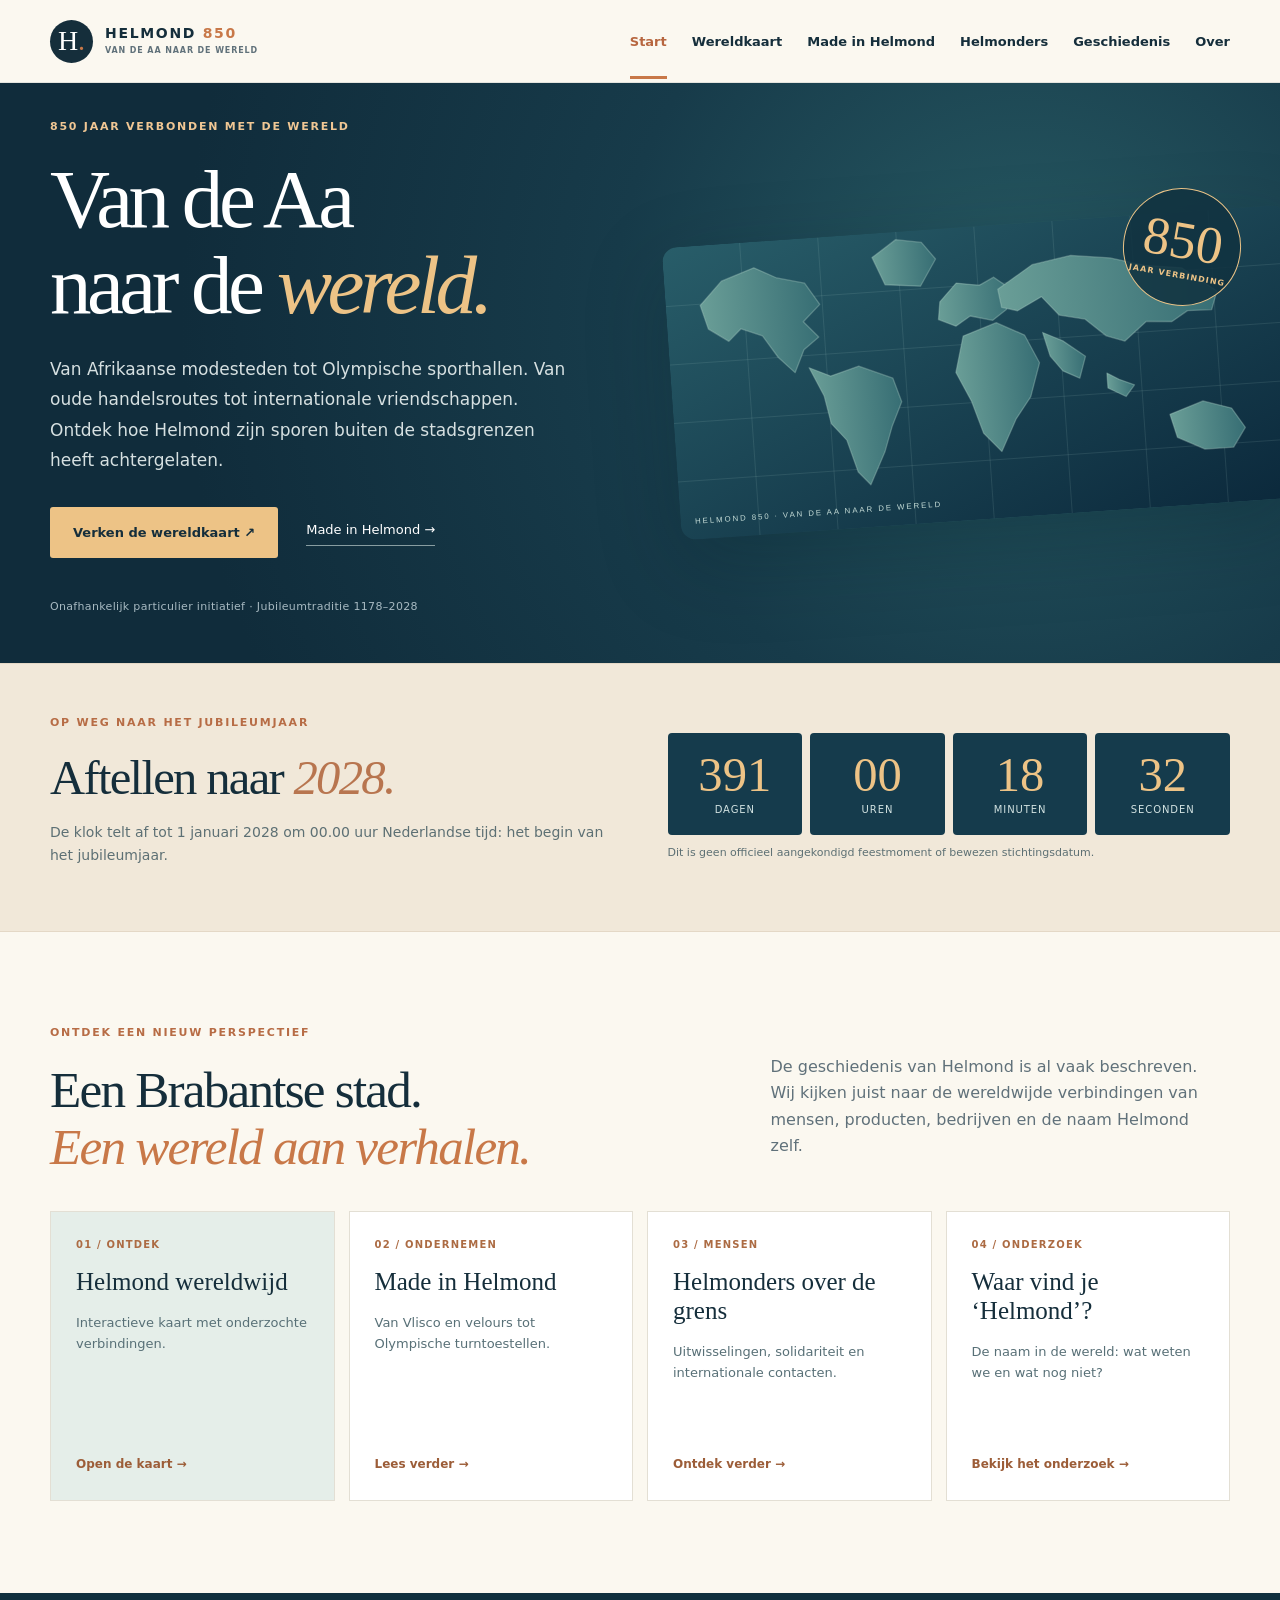
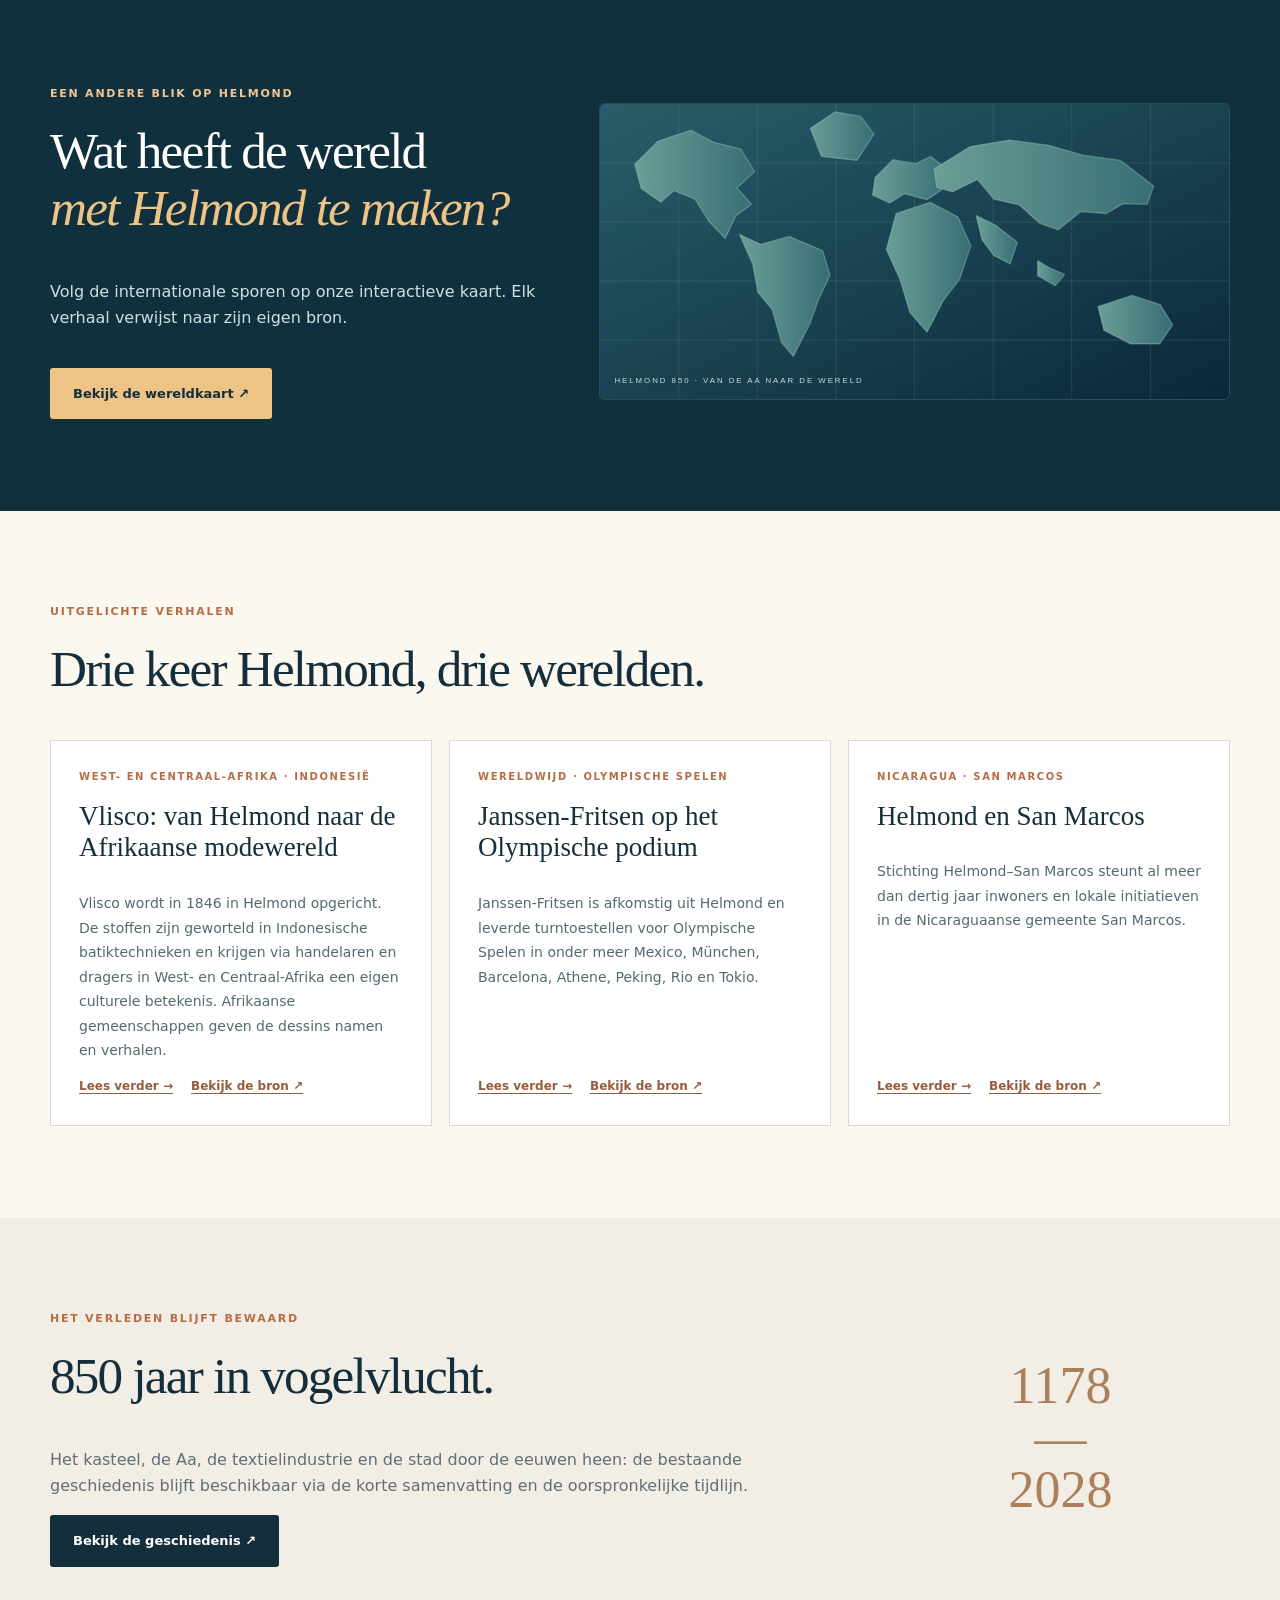
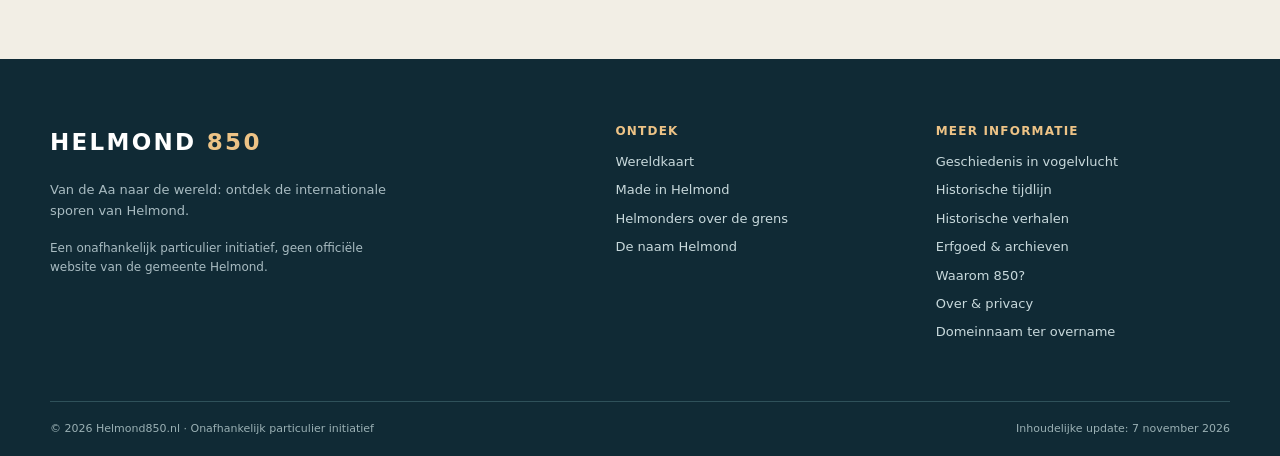
==== commit 13236654: "Voeg Google Search Console verificatietag toe voor helmond850.nl" ====
--- a/index.html
+++ b/index.html
@@ -5,4 +5,5 @@
 <meta name="twitter:title" content="Helmond 850 jaar in 2028 | Van de Aa naar de wereld">
 <meta name="twitter:description" content="Helmond 850 jaar in 2028: ontdek de geschiedenis van Helmond, internationale bedrijven en bijzondere Helmonders. Met een interactieve wereldkaart.">
 <script type="application/ld+json">{"@context":"https://schema.org","@graph":[{"@type":"WebSite","@id":"https://helmond850.nl/#website","url":"https://helmond850.nl/","name":"Helmond 850","alternateName":"Helmond850.nl","description":"Onafhankelijk initiatief over de geschiedenis van Helmond en de verbindingen met de wereld.","inLanguage":"nl-NL"},{"@type":"WebPage","@id":"https://helmond850.nl/#webpage","url":"https://helmond850.nl/","name":"Helmond 850 jaar in 2028 | Van de Aa naar de wereld","description":"Helmond 850 jaar in 2028: ontdek de geschiedenis van Helmond, internationale bedrijven en bijzondere Helmonders. Met een interactieve wereldkaart.","inLanguage":"nl-NL","isPartOf":{"@id":"https://helmond850.nl/#website"},"about":{"@type":"Place","name":"Helmond","address":{"@type":"PostalAddress","addressLocality":"Helmond","addressRegion":"Noord-Brabant","addressCountry":"NL"}}}]}</script>
+<meta name="google-site-verification" content="q73bcCS_H_Fiyd7tNtrHLtizTeRoE_2IaPiscaIkg1U">
 </head><body><a class="skip" href="#inhoud">Direct naar inhoud</a><header class="site-header"><div class="container header-inner"><a class="brand" href="index.html" aria-label="Helmond 850 startpagina"><span class="brand-mark">H<span class="brand-accent">.</span></span><span class="brand-copy">HELMOND <strong>850</strong><small>VAN DE AA NAAR DE WERELD</small></span></a><button class="menu-toggle" type="button" aria-expanded="false" aria-controls="primary-nav" aria-label="Open navigatie"><span></span><span></span><span></span></button><nav class="primary-nav" id="primary-nav" aria-label="Hoofdnavigatie"><a href="index.html" aria-current="page" class="active">Start</a><a href="wereld.html">Wereldkaart</a><a href="gemaakt-in-helmond.html">Made in Helmond</a><a href="helmonders.html">Helmonders</a><a href="geschiedenis.html">Geschiedenis</a><a href="over.html">Over</a></nav></div></header><main id="inhoud"><section class="world-hero"><div class="container world-hero-grid"><div><span class="eyebrow light">850 jaar verbonden met de wereld</span><h1>Van de Aa<br>naar de <em>wereld.</em></h1><p class="hero-lead">Van Afrikaanse modesteden tot Olympische sporthallen. Van oude handelsroutes tot internationale vriendschappen. Ontdek hoe Helmond zijn sporen buiten de stadsgrenzen heeft achtergelaten.</p><div class="hero-actions"><a class="btn btn-accent" href="wereld.html">Verken de wereldkaart ↗</a><a class="text-action" href="gemaakt-in-helmond.html">Made in Helmond →</a></div><p class="hero-footnote">Onafhankelijk particulier initiatief · Jubileumtraditie 1178–2028</p></div><div class="world-hero-visual"><img src="assets/world-map.svg" alt="Wereldkaart met de continenten"><div class="world-stamp">850<small>JAAR VERBINDING</small></div></div></div></section><section class="countdown-section" aria-labelledby="countdown-title"><div class="container clock-inner"><div><span class="eyebrow">Op weg naar het jubileumjaar</span><h2 id="countdown-title">Aftellen naar <em>2028.</em></h2><p>De klok telt af tot 1 januari 2028 om 00.00 uur Nederlandse tijd: het begin van het jubileumjaar.</p></div><div><div id="jubileum-countdown" class="clock-grid" role="timer" aria-label="Tijd tot het jubileumjaar"><div><strong id="count-days">—</strong><span>dagen</span></div><div><strong id="count-hours">—</strong><span>uren</span></div><div><strong id="count-minutes">—</strong><span>minuten</span></div><div><strong id="count-seconds">—</strong><span>seconden</span></div></div><p class="clock-note" id="countdown-status">Dit is geen officieel aangekondigd feestmoment of bewezen stichtingsdatum.</p></div></div></section><section class="section"><div class="container"><div class="section-top"><div><span class="eyebrow">Ontdek een nieuw perspectief</span><h2>Een Brabantse stad.<br><em>Een wereld aan verhalen.</em></h2></div><p class="section-aside">De geschiedenis van Helmond is al vaak beschreven. Wij kijken juist naar de wereldwijde verbindingen van mensen, producten, bedrijven en de naam Helmond zelf.</p></div><div class="world-topics"><a href="wereld.html"><span>01 / ONTDEK</span><b>Helmond wereldwijd</b><p>Interactieve kaart met onderzochte verbindingen.</p><strong>Open de kaart →</strong></a><a href="gemaakt-in-helmond.html"><span>02 / ONDERNEMEN</span><b>Made in Helmond</b><p>Van Vlisco en velours tot Olympische turntoestellen.</p><strong>Lees verder →</strong></a><a href="helmonders.html"><span>03 / MENSEN</span><b>Helmonders over de grens</b><p>Uitwisselingen, solidariteit en internationale contacten.</p><strong>Ontdek verder →</strong></a><a href="naam-helmond.html"><span>04 / ONDERZOEK</span><b>Waar vind je ‘Helmond’?</b><p>De naam in de wereld: wat weten we en wat nog niet?</p><strong>Bekijk het onderzoek →</strong></a></div></div></section><section class="section world-dark"><div class="container world-feature"><div><span class="eyebrow light">Een andere blik op Helmond</span><h2>Wat heeft de wereld<br><em>met Helmond te maken?</em></h2><p>Volg de internationale sporen op onze interactieve kaart. Elk verhaal verwijst naar zijn eigen bron.</p><a class="btn btn-accent" href="wereld.html">Bekijk de wereldkaart ↗</a></div><img src="assets/world-map.svg" alt="Gestileerde wereldkaart"></div></section><section class="section"><div class="container"><span class="eyebrow">Uitgelichte verhalen</span><h2>Drie keer Helmond, drie werelden.</h2><div class="world-cards"><article id="vlisco" class="world-story-entry" data-world-category="handel" data-world-text="west- en centraal-afrika · indonesië vlisco: van helmond naar de afrikaanse modewereld vlisco wordt in 1846 in helmond opgericht. de stoffen zijn geworteld in indonesische batiktechnieken en krijgen via handelaren en dragers in west- en centraal-afrika een eigen culturele betekenis. afrikaanse gemeenschappen geven de dessins namen en verhalen."><span class="eyebrow">West- en Centraal-Afrika · Indonesië</span><h3>Vlisco: van Helmond naar de Afrikaanse modewereld</h3><p>Vlisco wordt in 1846 in Helmond opgericht. De stoffen zijn geworteld in Indonesische batiktechnieken en krijgen via handelaren en dragers in West- en Centraal-Afrika een eigen culturele betekenis. Afrikaanse gemeenschappen geven de dessins namen en verhalen.</p><div class="world-story-links"><a href="gemaakt-in-helmond.html#vlisco">Lees verder →</a><a class="source-ref" href="https://vlisco.com/pages/about-vlisco" target="_blank" rel="noopener noreferrer">Bekijk de bron ↗</a></div></article><article id="janssen" class="world-story-entry" data-world-category="sport" data-world-text="wereldwijd · olympische spelen janssen-fritsen op het olympische podium janssen-fritsen is afkomstig uit helmond en leverde turntoestellen voor olympische spelen in onder meer mexico, münchen, barcelona, athene, peking, rio en tokio."><span class="eyebrow">Wereldwijd · Olympische Spelen</span><h3>Janssen-Fritsen op het Olympische podium</h3><p>Janssen-Fritsen is afkomstig uit Helmond en leverde turntoestellen voor Olympische Spelen in onder meer Mexico, München, Barcelona, Athene, Peking, Rio en Tokio.</p><div class="world-story-links"><a href="gemaakt-in-helmond.html#janssen">Lees verder →</a><a class="source-ref" href="https://www.janssen-fritsen.nl/blog/janssen-fritsen-nederland-levert-turnmateriaal-voor-world-gymnaestrada" target="_blank" rel="noopener noreferrer">Bekijk de bron ↗</a></div></article><article id="nicaragua" class="world-story-entry" data-world-category="samenwerking" data-world-text="nicaragua · san marcos helmond en san marcos stichting helmond–san marcos steunt al meer dan dertig jaar inwoners en lokale initiatieven in de nicaraguaanse gemeente san marcos."><span class="eyebrow">Nicaragua · San Marcos</span><h3>Helmond en San Marcos</h3><p>Stichting Helmond–San Marcos steunt al meer dan dertig jaar inwoners en lokale initiatieven in de Nicaraguaanse gemeente San Marcos.</p><div class="world-story-links"><a href="helmonders.html#san-marcos">Lees verder →</a><a class="source-ref" href="https://www.helmond-sanmarcos.nl/" target="_blank" rel="noopener noreferrer">Bekijk de bron ↗</a></div></article></div></div></section><section class="section section-muted"><div class="container world-bottom"><div><span class="eyebrow">Het verleden blijft bewaard</span><h2>850 jaar in vogelvlucht.</h2><p>Het kasteel, de Aa, de textielindustrie en de stad door de eeuwen heen: de bestaande geschiedenis blijft beschikbaar via de korte samenvatting en de oorspronkelijke tijdlijn.</p><a href="geschiedenis.html" class="btn btn-dark">Bekijk de geschiedenis ↗</a></div><span class="anniversary-numbers">1178<br>—<br>2028</span></div></section></main><footer class="site-footer"><div class="container footer-grid"><div><a class="footer-brand" href="index.html">HELMOND <span>850</span></a><p>Van de Aa naar de wereld: ontdek de internationale sporen van Helmond.</p><p class="small-muted">Een onafhankelijk particulier initiatief, geen officiële website van de gemeente Helmond.</p></div><div><h3>Ontdek</h3><a href="wereld.html">Wereldkaart</a><a href="gemaakt-in-helmond.html">Made in Helmond</a><a href="helmonders.html">Helmonders over de grens</a><a href="naam-helmond.html">De naam Helmond</a></div><div><h3>Meer informatie</h3><a href="geschiedenis.html">Geschiedenis in vogelvlucht</a><a href="tijdlijn.html">Historische tijdlijn</a><a href="verhalen.html">Historische verhalen</a><a href="erfgoed.html">Erfgoed &amp; archieven</a><a href="jubileum.html">Waarom 850?</a><a href="over.html">Over &amp; privacy</a><a href="overname.html">Domeinnaam ter overname</a></div></div><div class="container footer-bottom"><span>© 2026 Helmond850.nl · Onafhankelijk particulier initiatief</span><span>Inhoudelijke update: 7 november 2026</span></div></footer></body></html>
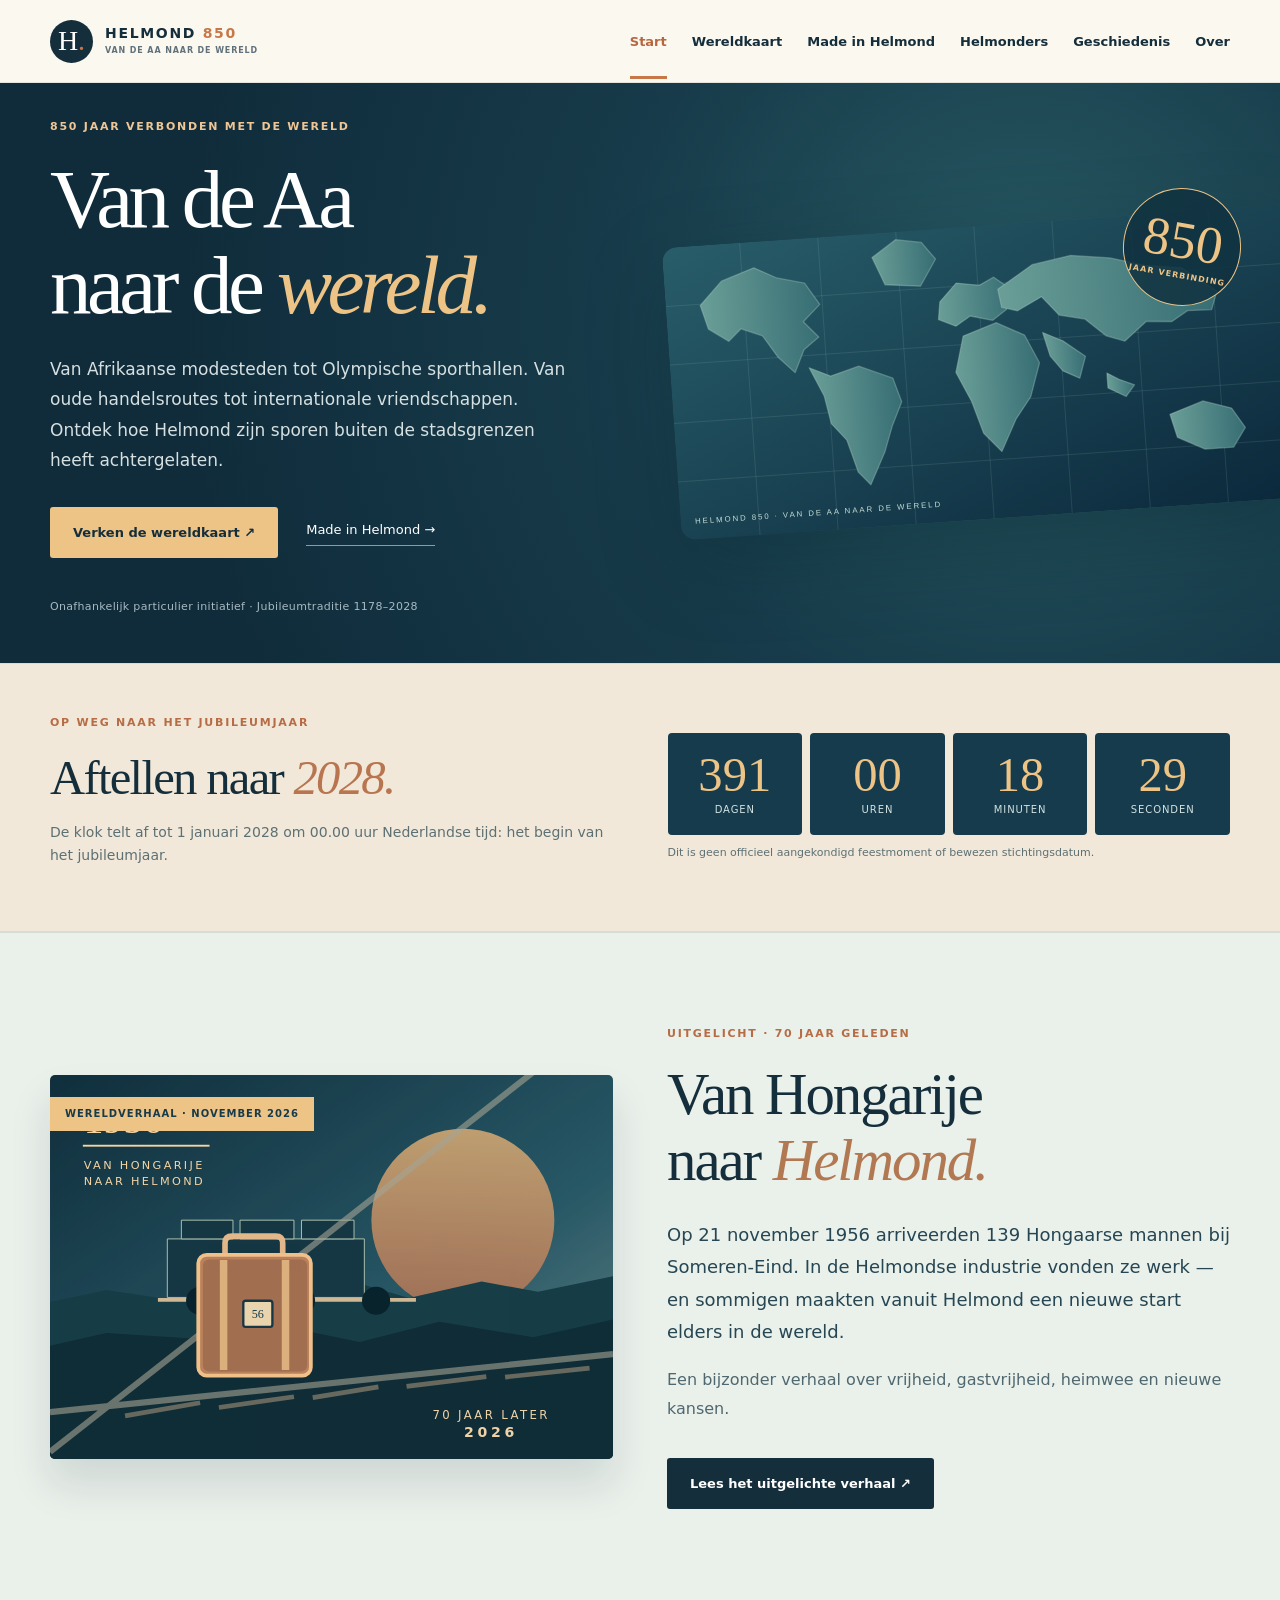
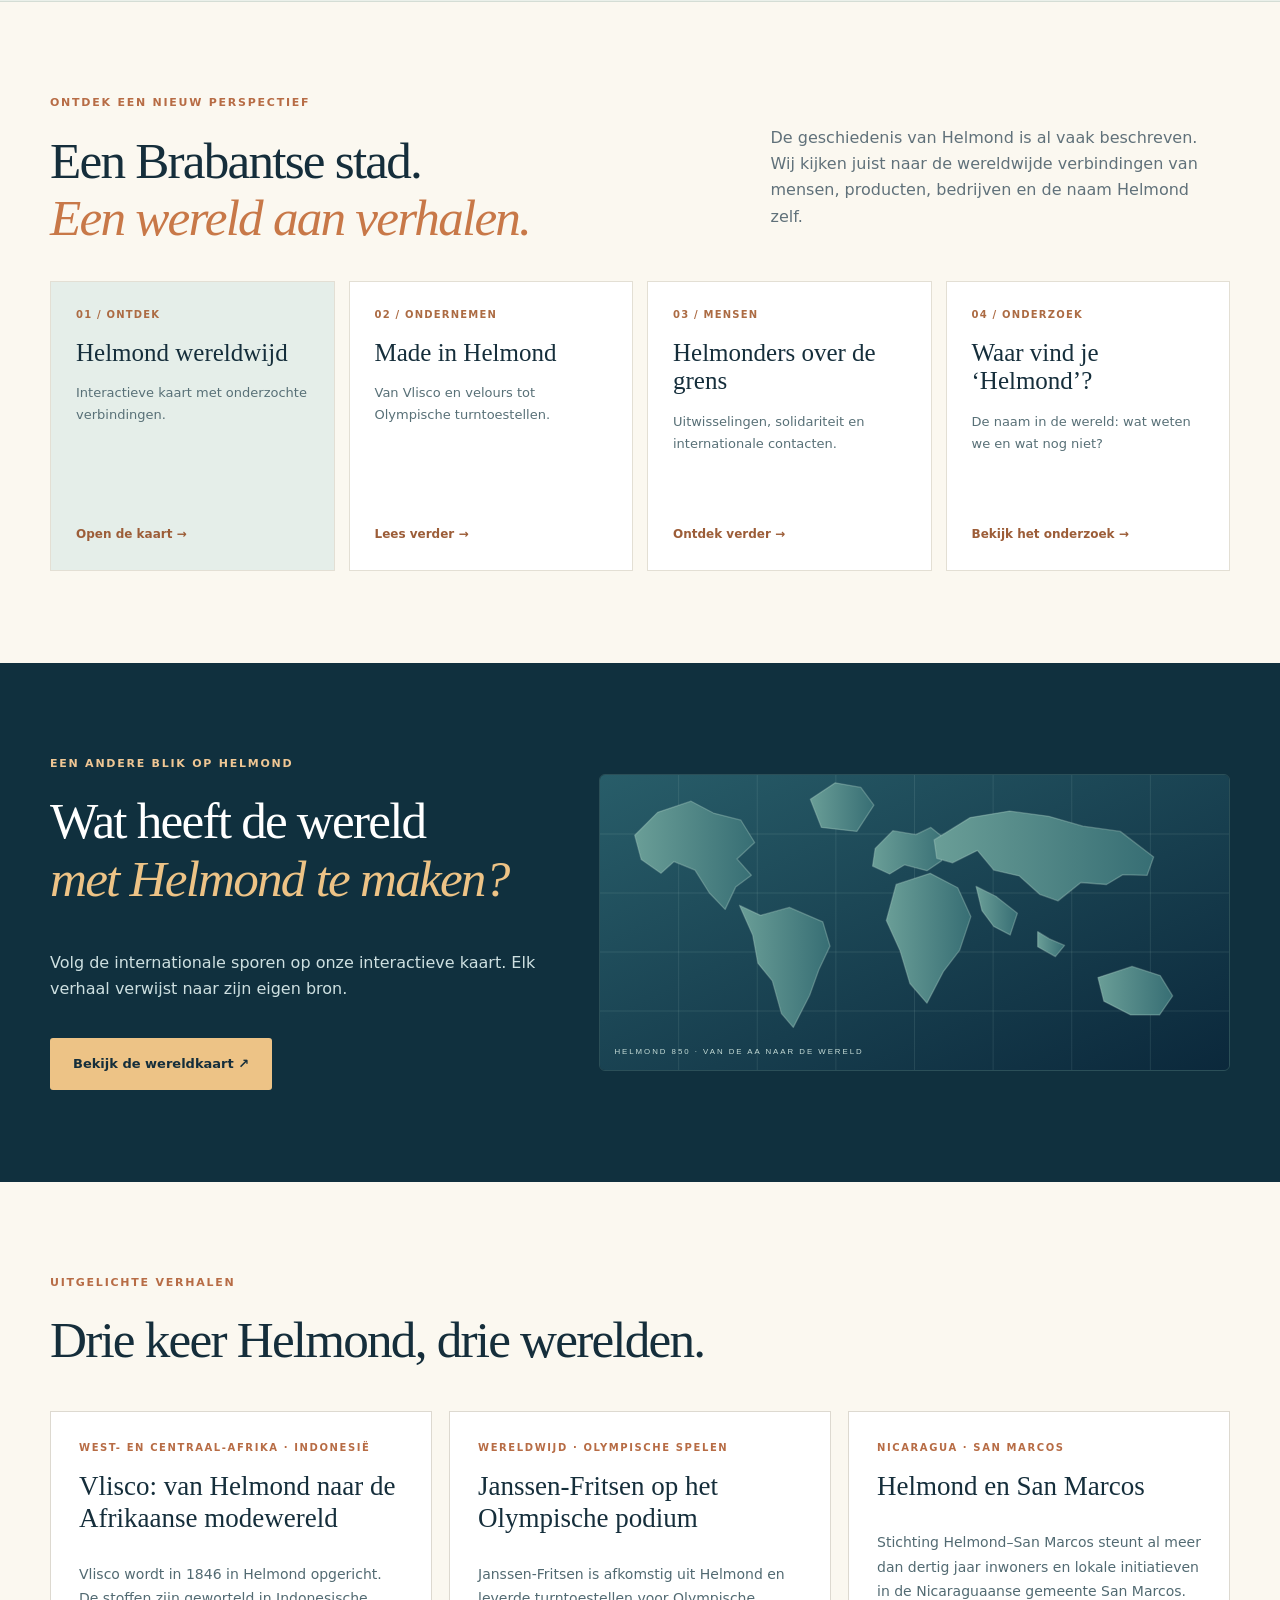
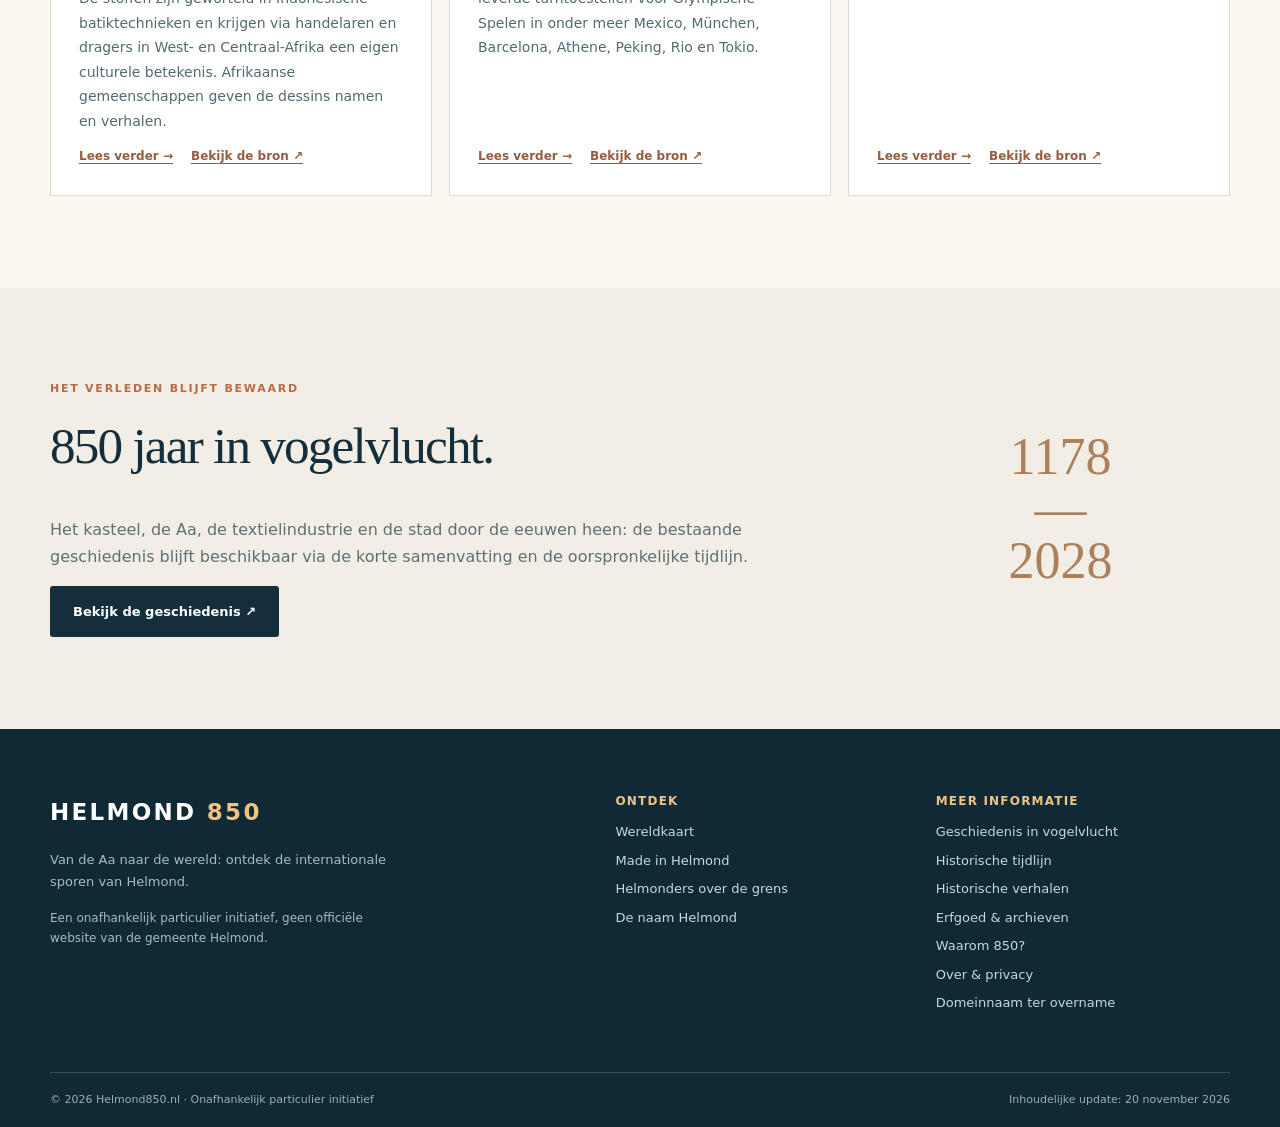
==== commit 56bd4589: "Publiceer wereldverhaal november: Hongaarse vluchtelingen 1956" ====
--- a/index.html
+++ b/index.html
@@ -6,4 +6,4 @@
 <meta name="twitter:description" content="Helmond 850 jaar in 2028: ontdek de geschiedenis van Helmond, internationale bedrijven en bijzondere Helmonders. Met een interactieve wereldkaart.">
 <script type="application/ld+json">{"@context":"https://schema.org","@graph":[{"@type":"WebSite","@id":"https://helmond850.nl/#website","url":"https://helmond850.nl/","name":"Helmond 850","alternateName":"Helmond850.nl","description":"Onafhankelijk initiatief over de geschiedenis van Helmond en de verbindingen met de wereld.","inLanguage":"nl-NL"},{"@type":"WebPage","@id":"https://helmond850.nl/#webpage","url":"https://helmond850.nl/","name":"Helmond 850 jaar in 2028 | Van de Aa naar de wereld","description":"Helmond 850 jaar in 2028: ontdek de geschiedenis van Helmond, internationale bedrijven en bijzondere Helmonders. Met een interactieve wereldkaart.","inLanguage":"nl-NL","isPartOf":{"@id":"https://helmond850.nl/#website"},"about":{"@type":"Place","name":"Helmond","address":{"@type":"PostalAddress","addressLocality":"Helmond","addressRegion":"Noord-Brabant","addressCountry":"NL"}}}]}</script>
 <meta name="google-site-verification" content="q73bcCS_H_Fiyd7tNtrHLtizTeRoE_2IaPiscaIkg1U">
-</head><body><a class="skip" href="#inhoud">Direct naar inhoud</a><header class="site-header"><div class="container header-inner"><a class="brand" href="index.html" aria-label="Helmond 850 startpagina"><span class="brand-mark">H<span class="brand-accent">.</span></span><span class="brand-copy">HELMOND <strong>850</strong><small>VAN DE AA NAAR DE WERELD</small></span></a><button class="menu-toggle" type="button" aria-expanded="false" aria-controls="primary-nav" aria-label="Open navigatie"><span></span><span></span><span></span></button><nav class="primary-nav" id="primary-nav" aria-label="Hoofdnavigatie"><a href="index.html" aria-current="page" class="active">Start</a><a href="wereld.html">Wereldkaart</a><a href="gemaakt-in-helmond.html">Made in Helmond</a><a href="helmonders.html">Helmonders</a><a href="geschiedenis.html">Geschiedenis</a><a href="over.html">Over</a></nav></div></header><main id="inhoud"><section class="world-hero"><div class="container world-hero-grid"><div><span class="eyebrow light">850 jaar verbonden met de wereld</span><h1>Van de Aa<br>naar de <em>wereld.</em></h1><p class="hero-lead">Van Afrikaanse modesteden tot Olympische sporthallen. Van oude handelsroutes tot internationale vriendschappen. Ontdek hoe Helmond zijn sporen buiten de stadsgrenzen heeft achtergelaten.</p><div class="hero-actions"><a class="btn btn-accent" href="wereld.html">Verken de wereldkaart ↗</a><a class="text-action" href="gemaakt-in-helmond.html">Made in Helmond →</a></div><p class="hero-footnote">Onafhankelijk particulier initiatief · Jubileumtraditie 1178–2028</p></div><div class="world-hero-visual"><img src="assets/world-map.svg" alt="Wereldkaart met de continenten"><div class="world-stamp">850<small>JAAR VERBINDING</small></div></div></div></section><section class="countdown-section" aria-labelledby="countdown-title"><div class="container clock-inner"><div><span class="eyebrow">Op weg naar het jubileumjaar</span><h2 id="countdown-title">Aftellen naar <em>2028.</em></h2><p>De klok telt af tot 1 januari 2028 om 00.00 uur Nederlandse tijd: het begin van het jubileumjaar.</p></div><div><div id="jubileum-countdown" class="clock-grid" role="timer" aria-label="Tijd tot het jubileumjaar"><div><strong id="count-days">—</strong><span>dagen</span></div><div><strong id="count-hours">—</strong><span>uren</span></div><div><strong id="count-minutes">—</strong><span>minuten</span></div><div><strong id="count-seconds">—</strong><span>seconden</span></div></div><p class="clock-note" id="countdown-status">Dit is geen officieel aangekondigd feestmoment of bewezen stichtingsdatum.</p></div></div></section><section class="section"><div class="container"><div class="section-top"><div><span class="eyebrow">Ontdek een nieuw perspectief</span><h2>Een Brabantse stad.<br><em>Een wereld aan verhalen.</em></h2></div><p class="section-aside">De geschiedenis van Helmond is al vaak beschreven. Wij kijken juist naar de wereldwijde verbindingen van mensen, producten, bedrijven en de naam Helmond zelf.</p></div><div class="world-topics"><a href="wereld.html"><span>01 / ONTDEK</span><b>Helmond wereldwijd</b><p>Interactieve kaart met onderzochte verbindingen.</p><strong>Open de kaart →</strong></a><a href="gemaakt-in-helmond.html"><span>02 / ONDERNEMEN</span><b>Made in Helmond</b><p>Van Vlisco en velours tot Olympische turntoestellen.</p><strong>Lees verder →</strong></a><a href="helmonders.html"><span>03 / MENSEN</span><b>Helmonders over de grens</b><p>Uitwisselingen, solidariteit en internationale contacten.</p><strong>Ontdek verder →</strong></a><a href="naam-helmond.html"><span>04 / ONDERZOEK</span><b>Waar vind je ‘Helmond’?</b><p>De naam in de wereld: wat weten we en wat nog niet?</p><strong>Bekijk het onderzoek →</strong></a></div></div></section><section class="section world-dark"><div class="container world-feature"><div><span class="eyebrow light">Een andere blik op Helmond</span><h2>Wat heeft de wereld<br><em>met Helmond te maken?</em></h2><p>Volg de internationale sporen op onze interactieve kaart. Elk verhaal verwijst naar zijn eigen bron.</p><a class="btn btn-accent" href="wereld.html">Bekijk de wereldkaart ↗</a></div><img src="assets/world-map.svg" alt="Gestileerde wereldkaart"></div></section><section class="section"><div class="container"><span class="eyebrow">Uitgelichte verhalen</span><h2>Drie keer Helmond, drie werelden.</h2><div class="world-cards"><article id="vlisco" class="world-story-entry" data-world-category="handel" data-world-text="west- en centraal-afrika · indonesië vlisco: van helmond naar de afrikaanse modewereld vlisco wordt in 1846 in helmond opgericht. de stoffen zijn geworteld in indonesische batiktechnieken en krijgen via handelaren en dragers in west- en centraal-afrika een eigen culturele betekenis. afrikaanse gemeenschappen geven de dessins namen en verhalen."><span class="eyebrow">West- en Centraal-Afrika · Indonesië</span><h3>Vlisco: van Helmond naar de Afrikaanse modewereld</h3><p>Vlisco wordt in 1846 in Helmond opgericht. De stoffen zijn geworteld in Indonesische batiktechnieken en krijgen via handelaren en dragers in West- en Centraal-Afrika een eigen culturele betekenis. Afrikaanse gemeenschappen geven de dessins namen en verhalen.</p><div class="world-story-links"><a href="gemaakt-in-helmond.html#vlisco">Lees verder →</a><a class="source-ref" href="https://vlisco.com/pages/about-vlisco" target="_blank" rel="noopener noreferrer">Bekijk de bron ↗</a></div></article><article id="janssen" class="world-story-entry" data-world-category="sport" data-world-text="wereldwijd · olympische spelen janssen-fritsen op het olympische podium janssen-fritsen is afkomstig uit helmond en leverde turntoestellen voor olympische spelen in onder meer mexico, münchen, barcelona, athene, peking, rio en tokio."><span class="eyebrow">Wereldwijd · Olympische Spelen</span><h3>Janssen-Fritsen op het Olympische podium</h3><p>Janssen-Fritsen is afkomstig uit Helmond en leverde turntoestellen voor Olympische Spelen in onder meer Mexico, München, Barcelona, Athene, Peking, Rio en Tokio.</p><div class="world-story-links"><a href="gemaakt-in-helmond.html#janssen">Lees verder →</a><a class="source-ref" href="https://www.janssen-fritsen.nl/blog/janssen-fritsen-nederland-levert-turnmateriaal-voor-world-gymnaestrada" target="_blank" rel="noopener noreferrer">Bekijk de bron ↗</a></div></article><article id="nicaragua" class="world-story-entry" data-world-category="samenwerking" data-world-text="nicaragua · san marcos helmond en san marcos stichting helmond–san marcos steunt al meer dan dertig jaar inwoners en lokale initiatieven in de nicaraguaanse gemeente san marcos."><span class="eyebrow">Nicaragua · San Marcos</span><h3>Helmond en San Marcos</h3><p>Stichting Helmond–San Marcos steunt al meer dan dertig jaar inwoners en lokale initiatieven in de Nicaraguaanse gemeente San Marcos.</p><div class="world-story-links"><a href="helmonders.html#san-marcos">Lees verder →</a><a class="source-ref" href="https://www.helmond-sanmarcos.nl/" target="_blank" rel="noopener noreferrer">Bekijk de bron ↗</a></div></article></div></div></section><section class="section section-muted"><div class="container world-bottom"><div><span class="eyebrow">Het verleden blijft bewaard</span><h2>850 jaar in vogelvlucht.</h2><p>Het kasteel, de Aa, de textielindustrie en de stad door de eeuwen heen: de bestaande geschiedenis blijft beschikbaar via de korte samenvatting en de oorspronkelijke tijdlijn.</p><a href="geschiedenis.html" class="btn btn-dark">Bekijk de geschiedenis ↗</a></div><span class="anniversary-numbers">1178<br>—<br>2028</span></div></section></main><footer class="site-footer"><div class="container footer-grid"><div><a class="footer-brand" href="index.html">HELMOND <span>850</span></a><p>Van de Aa naar de wereld: ontdek de internationale sporen van Helmond.</p><p class="small-muted">Een onafhankelijk particulier initiatief, geen officiële website van de gemeente Helmond.</p></div><div><h3>Ontdek</h3><a href="wereld.html">Wereldkaart</a><a href="gemaakt-in-helmond.html">Made in Helmond</a><a href="helmonders.html">Helmonders over de grens</a><a href="naam-helmond.html">De naam Helmond</a></div><div><h3>Meer informatie</h3><a href="geschiedenis.html">Geschiedenis in vogelvlucht</a><a href="tijdlijn.html">Historische tijdlijn</a><a href="verhalen.html">Historische verhalen</a><a href="erfgoed.html">Erfgoed &amp; archieven</a><a href="jubileum.html">Waarom 850?</a><a href="over.html">Over &amp; privacy</a><a href="overname.html">Domeinnaam ter overname</a></div></div><div class="container footer-bottom"><span>© 2026 Helmond850.nl · Onafhankelijk particulier initiatief</span><span>Inhoudelijke update: 7 november 2026</span></div></footer></body></html>+</head><body><a class="skip" href="#inhoud">Direct naar inhoud</a><header class="site-header"><div class="container header-inner"><a class="brand" href="index.html" aria-label="Helmond 850 startpagina"><span class="brand-mark">H<span class="brand-accent">.</span></span><span class="brand-copy">HELMOND <strong>850</strong><small>VAN DE AA NAAR DE WERELD</small></span></a><button class="menu-toggle" type="button" aria-expanded="false" aria-controls="primary-nav" aria-label="Open navigatie"><span></span><span></span><span></span></button><nav class="primary-nav" id="primary-nav" aria-label="Hoofdnavigatie"><a href="index.html" aria-current="page" class="active">Start</a><a href="wereld.html">Wereldkaart</a><a href="gemaakt-in-helmond.html">Made in Helmond</a><a href="helmonders.html">Helmonders</a><a href="geschiedenis.html">Geschiedenis</a><a href="over.html">Over</a></nav></div></header><main id="inhoud"><section class="world-hero"><div class="container world-hero-grid"><div><span class="eyebrow light">850 jaar verbonden met de wereld</span><h1>Van de Aa<br>naar de <em>wereld.</em></h1><p class="hero-lead">Van Afrikaanse modesteden tot Olympische sporthallen. Van oude handelsroutes tot internationale vriendschappen. Ontdek hoe Helmond zijn sporen buiten de stadsgrenzen heeft achtergelaten.</p><div class="hero-actions"><a class="btn btn-accent" href="wereld.html">Verken de wereldkaart ↗</a><a class="text-action" href="gemaakt-in-helmond.html">Made in Helmond →</a></div><p class="hero-footnote">Onafhankelijk particulier initiatief · Jubileumtraditie 1178–2028</p></div><div class="world-hero-visual"><img src="assets/world-map.svg" alt="Wereldkaart met de continenten"><div class="world-stamp">850<small>JAAR VERBINDING</small></div></div></div></section><section class="countdown-section" aria-labelledby="countdown-title"><div class="container clock-inner"><div><span class="eyebrow">Op weg naar het jubileumjaar</span><h2 id="countdown-title">Aftellen naar <em>2028.</em></h2><p>De klok telt af tot 1 januari 2028 om 00.00 uur Nederlandse tijd: het begin van het jubileumjaar.</p></div><div><div id="jubileum-countdown" class="clock-grid" role="timer" aria-label="Tijd tot het jubileumjaar"><div><strong id="count-days">—</strong><span>dagen</span></div><div><strong id="count-hours">—</strong><span>uren</span></div><div><strong id="count-minutes">—</strong><span>minuten</span></div><div><strong id="count-seconds">—</strong><span>seconden</span></div></div><p class="clock-note" id="countdown-status">Dit is geen officieel aangekondigd feestmoment of bewezen stichtingsdatum.</p></div></div></section><section class="monthly-feature section" aria-labelledby="monthly-feature-heading"><div class="container monthly-feature-grid"><div class="monthly-feature-art"><img src="assets/hongaren-1956.svg" alt="Eigen illustratie bij het verhaal van de Hongaarse vluchtelingen in 1956" loading="lazy"><span class="monthly-feature-tag">WERELDVERHAAL · NOVEMBER 2026</span></div><div class="monthly-feature-copy"><span class="eyebrow">Uitgelicht · 70 jaar geleden</span><h2 id="monthly-feature-heading">Van Hongarije<br>naar <em>Helmond.</em></h2><p class="monthly-feature-lead">Op 21 november 1956 arriveerden 139 Hongaarse mannen bij Someren-Eind. In de Helmondse industrie vonden ze werk — en sommigen maakten vanuit Helmond een nieuwe start elders in de wereld.</p><p>Een bijzonder verhaal over vrijheid, gastvrijheid, heimwee en nieuwe kansen.</p><a class="btn btn-dark" href="wereldverhaal-hongaren-1956.html">Lees het uitgelichte verhaal ↗</a></div></div></section><section class="section"><div class="container"><div class="section-top"><div><span class="eyebrow">Ontdek een nieuw perspectief</span><h2>Een Brabantse stad.<br><em>Een wereld aan verhalen.</em></h2></div><p class="section-aside">De geschiedenis van Helmond is al vaak beschreven. Wij kijken juist naar de wereldwijde verbindingen van mensen, producten, bedrijven en de naam Helmond zelf.</p></div><div class="world-topics"><a href="wereld.html"><span>01 / ONTDEK</span><b>Helmond wereldwijd</b><p>Interactieve kaart met onderzochte verbindingen.</p><strong>Open de kaart →</strong></a><a href="gemaakt-in-helmond.html"><span>02 / ONDERNEMEN</span><b>Made in Helmond</b><p>Van Vlisco en velours tot Olympische turntoestellen.</p><strong>Lees verder →</strong></a><a href="helmonders.html"><span>03 / MENSEN</span><b>Helmonders over de grens</b><p>Uitwisselingen, solidariteit en internationale contacten.</p><strong>Ontdek verder →</strong></a><a href="naam-helmond.html"><span>04 / ONDERZOEK</span><b>Waar vind je ‘Helmond’?</b><p>De naam in de wereld: wat weten we en wat nog niet?</p><strong>Bekijk het onderzoek →</strong></a></div></div></section><section class="section world-dark"><div class="container world-feature"><div><span class="eyebrow light">Een andere blik op Helmond</span><h2>Wat heeft de wereld<br><em>met Helmond te maken?</em></h2><p>Volg de internationale sporen op onze interactieve kaart. Elk verhaal verwijst naar zijn eigen bron.</p><a class="btn btn-accent" href="wereld.html">Bekijk de wereldkaart ↗</a></div><img src="assets/world-map.svg" alt="Gestileerde wereldkaart"></div></section><section class="section"><div class="container"><span class="eyebrow">Uitgelichte verhalen</span><h2>Drie keer Helmond, drie werelden.</h2><div class="world-cards"><article id="vlisco" class="world-story-entry" data-world-category="handel" data-world-text="west- en centraal-afrika · indonesië vlisco: van helmond naar de afrikaanse modewereld vlisco wordt in 1846 in helmond opgericht. de stoffen zijn geworteld in indonesische batiktechnieken en krijgen via handelaren en dragers in west- en centraal-afrika een eigen culturele betekenis. afrikaanse gemeenschappen geven de dessins namen en verhalen."><span class="eyebrow">West- en Centraal-Afrika · Indonesië</span><h3>Vlisco: van Helmond naar de Afrikaanse modewereld</h3><p>Vlisco wordt in 1846 in Helmond opgericht. De stoffen zijn geworteld in Indonesische batiktechnieken en krijgen via handelaren en dragers in West- en Centraal-Afrika een eigen culturele betekenis. Afrikaanse gemeenschappen geven de dessins namen en verhalen.</p><div class="world-story-links"><a href="gemaakt-in-helmond.html#vlisco">Lees verder →</a><a class="source-ref" href="https://vlisco.com/pages/about-vlisco" target="_blank" rel="noopener noreferrer">Bekijk de bron ↗</a></div></article><article id="janssen" class="world-story-entry" data-world-category="sport" data-world-text="wereldwijd · olympische spelen janssen-fritsen op het olympische podium janssen-fritsen is afkomstig uit helmond en leverde turntoestellen voor olympische spelen in onder meer mexico, münchen, barcelona, athene, peking, rio en tokio."><span class="eyebrow">Wereldwijd · Olympische Spelen</span><h3>Janssen-Fritsen op het Olympische podium</h3><p>Janssen-Fritsen is afkomstig uit Helmond en leverde turntoestellen voor Olympische Spelen in onder meer Mexico, München, Barcelona, Athene, Peking, Rio en Tokio.</p><div class="world-story-links"><a href="gemaakt-in-helmond.html#janssen">Lees verder →</a><a class="source-ref" href="https://www.janssen-fritsen.nl/blog/janssen-fritsen-nederland-levert-turnmateriaal-voor-world-gymnaestrada" target="_blank" rel="noopener noreferrer">Bekijk de bron ↗</a></div></article><article id="nicaragua" class="world-story-entry" data-world-category="samenwerking" data-world-text="nicaragua · san marcos helmond en san marcos stichting helmond–san marcos steunt al meer dan dertig jaar inwoners en lokale initiatieven in de nicaraguaanse gemeente san marcos."><span class="eyebrow">Nicaragua · San Marcos</span><h3>Helmond en San Marcos</h3><p>Stichting Helmond–San Marcos steunt al meer dan dertig jaar inwoners en lokale initiatieven in de Nicaraguaanse gemeente San Marcos.</p><div class="world-story-links"><a href="helmonders.html#san-marcos">Lees verder →</a><a class="source-ref" href="https://www.helmond-sanmarcos.nl/" target="_blank" rel="noopener noreferrer">Bekijk de bron ↗</a></div></article></div></div></section><section class="section section-muted"><div class="container world-bottom"><div><span class="eyebrow">Het verleden blijft bewaard</span><h2>850 jaar in vogelvlucht.</h2><p>Het kasteel, de Aa, de textielindustrie en de stad door de eeuwen heen: de bestaande geschiedenis blijft beschikbaar via de korte samenvatting en de oorspronkelijke tijdlijn.</p><a href="geschiedenis.html" class="btn btn-dark">Bekijk de geschiedenis ↗</a></div><span class="anniversary-numbers">1178<br>—<br>2028</span></div></section></main><footer class="site-footer"><div class="container footer-grid"><div><a class="footer-brand" href="index.html">HELMOND <span>850</span></a><p>Van de Aa naar de wereld: ontdek de internationale sporen van Helmond.</p><p class="small-muted">Een onafhankelijk particulier initiatief, geen officiële website van de gemeente Helmond.</p></div><div><h3>Ontdek</h3><a href="wereld.html">Wereldkaart</a><a href="gemaakt-in-helmond.html">Made in Helmond</a><a href="helmonders.html">Helmonders over de grens</a><a href="naam-helmond.html">De naam Helmond</a></div><div><h3>Meer informatie</h3><a href="geschiedenis.html">Geschiedenis in vogelvlucht</a><a href="tijdlijn.html">Historische tijdlijn</a><a href="verhalen.html">Historische verhalen</a><a href="erfgoed.html">Erfgoed &amp; archieven</a><a href="jubileum.html">Waarom 850?</a><a href="over.html">Over &amp; privacy</a><a href="overname.html">Domeinnaam ter overname</a></div></div><div class="container footer-bottom"><span>© 2026 Helmond850.nl · Onafhankelijk particulier initiatief</span><span>Inhoudelijke update: 20 november 2026</span></div></footer></body></html>
--- a/assets/style.css
+++ b/assets/style.css
@@ -60,3 +60,53 @@
 @media(max-width:1100px){.world-topics{grid-template-columns:repeat(2,1fr)}.world-cards{grid-template-columns:repeat(2,1fr)}.primary-nav{gap:14px}.primary-nav a{font-size:12px}}
 @media(max-width:850px){.world-hero-grid,.clock-inner,.world-feature,.world-bottom{grid-template-columns:1fr}.world-hero-grid{padding:65px 0}.world-hero-visual{max-width:650px;margin:auto}.world-hero h1{font-size:clamp(3.4rem,9vw,5rem)}.world-stamp{right:2%}.world-chapter{grid-template-columns:140px 1fr;gap:25px}}
 @media(max-width:620px){.world-topics,.world-cards,.world-name-grid,.world-history-grid,.world-history-links{grid-template-columns:1fr}.world-hero h1{font-size:clamp(3rem,12vw,4.5rem)}.world-hero-visual{margin-top:25px}.world-stamp{width:95px;height:95px;font-size:38px}.world-stamp small{font-size:6px}.world-topics>a{min-height:210px}.world-pin{height:14px;width:14px;border-width:1px;box-shadow:0 0 0 4px #f4d18b56}.world-chapter{grid-template-columns:1fr;gap:6px}.chapter-index{font-size:38px}.clock-grid{gap:5px}.clock-grid>div{padding:12px 2px}.clock-grid strong{font-size:clamp(25px,7vw,36px)}.clock-grid span{font-size:8px}}
+
+/* Uitgelicht wereldverhaal november 2026 — apart artikel, toegankelijk en mobiel */
+.monthly-feature{background:#eaf0ea;border-top:1px solid #d4ddd5;border-bottom:1px solid #d4ddd5}
+.monthly-feature-grid{display:grid;grid-template-columns:1fr 1fr;align-items:center;gap:54px}
+.monthly-feature-art{position:relative;min-width:0}
+.monthly-feature-art img{width:100%;display:block;border-radius:5px;box-shadow:0 25px 40px #1a334a20}
+.monthly-feature-tag{position:absolute;left:0;top:22px;background:#edc386;color:#183b4b;padding:9px 15px;font-size:10px;font-weight:850;letter-spacing:.1em}
+.monthly-feature-copy h2{font-size:clamp(2.6rem,4.6vw,4.7rem);margin:5px 0 25px}
+.monthly-feature-copy h2 em{color:#b17852}.monthly-feature-copy p{color:#4f6870;line-height:1.8}
+.monthly-feature-lead{font-size:18px!important;color:#264653!important}
+.monthly-feature-copy .btn{margin-top:18px}
+.monthly-hero{background:radial-gradient(circle at 76% 30%,#335d64,#173844 60%,#102a39);color:white;overflow:hidden}
+.monthly-hero-grid{display:grid;grid-template-columns:1fr .95fr;gap:45px;align-items:center;padding:82px 0 77px}
+.monthly-hero-copy h1{font-size:clamp(3.2rem,6vw,6.4rem);line-height:1.06;letter-spacing:-.052em;margin:15px 0 25px}
+.monthly-hero-copy h1 em{color:#edc386}
+.monthly-kicker{color:#edc386;font-weight:800;letter-spacing:.16em;font-size:12px}
+.monthly-intro{font-size:clamp(16px,1.6vw,19px);line-height:1.8;color:#dce8e6}
+.monthly-date{font-size:12px;color:#afc8c5;margin:34px 0 0}
+.monthly-hero-art{margin:0}.monthly-hero-art img{display:block;width:100%;border-radius:5px;box-shadow:0 30px 40px #081c282f}
+.monthly-hero-art figcaption{font-size:11px;margin-top:13px;color:#c3d4d2;line-height:1.6}
+.monthly-facts{background:#ecdfca;border-bottom:1px solid #d6c9b3}
+.monthly-facts-grid{display:grid;grid-template-columns:repeat(4,1fr)}
+.monthly-facts-grid>div{padding:28px 18px;border-right:1px solid #d5c4ab;text-align:center}
+.monthly-facts-grid>div:last-child{border:0}
+.monthly-facts-grid strong{display:block;font:400 clamp(31px,3.7vw,50px)/1.1 Georgia,serif;color:#163a46;white-space:nowrap}
+.monthly-facts-grid span{display:block;font-size:11px;text-transform:uppercase;letter-spacing:.12em;color:#816448;margin-top:8px;font-weight:800}
+.monthly-body-grid{display:grid;grid-template-columns:minmax(0,2fr) minmax(255px,.85fr);gap:65px;align-items:start}
+.monthly-prose{max-width:760px}.monthly-prose p{color:#49626b;font-size:16px;line-height:1.95;margin:0 0 25px}
+.monthly-prose .monthly-opening{font:italic clamp(20px,2.4vw,27px)/1.6 Georgia,serif;color:#294f58;margin-bottom:45px}
+.monthly-prose h2{font-size:clamp(31px,3.5vw,43px);margin:55px 0 19px}
+.monthly-side{position:sticky;top:116px}
+.monthly-side-panel{padding:25px;background:white;border:1px solid #e1ddd3;margin-bottom:20px}
+.monthly-side-panel h3{font-family:Georgia,serif}
+.monthly-side-timeline{padding:0 0 0 18px;margin:0}
+.monthly-side-timeline li{padding:0 0 21px 9px;color:#506a72;font-size:13px;line-height:1.7}
+.monthly-side-timeline li::marker{color:#ab734a}
+.monthly-side-timeline li strong{display:block;color:#1b3e49;font-size:14px}
+.monthly-side-timeline li span{display:block}
+.monthly-side-country p{font-size:14px;line-height:1.8;color:#506a72}
+.monthly-sourcebox{margin-top:65px;padding:30px;background:#e9efe9;border-left:4px solid #b17c50}
+.monthly-sourcebox h3{font:400 28px Georgia,serif}
+.monthly-sourcebox p{font-size:14px;line-height:1.8}
+.monthly-sourcebox a{font-weight:750;color:#955630}
+.monthly-source-note{font-size:12px!important;color:#697a80!important}
+.monthly-next{display:flex;gap:45px;align-items:center;justify-content:space-between}
+.monthly-next>div{max-width:720px}.monthly-next p{color:#536d73}
+.world-story-highlight{border-top:5px solid #cf9d65;background:#fffaf0}
+.world-pin-highlight{background:#fff2b3;box-shadow:0 0 0 7px #ffd37475;z-index:3}
+@media(max-width:920px){.monthly-feature-grid,.monthly-hero-grid,.monthly-body-grid{grid-template-columns:1fr}.monthly-feature-grid{gap:25px}.monthly-hero-grid{padding:55px 0}.monthly-hero-art{max-width:700px}.monthly-side{position:static;display:grid;grid-template-columns:repeat(2,1fr);gap:15px}.monthly-side-panel{margin:0}}
+@media(max-width:620px){.monthly-feature{padding:52px 0}.monthly-feature-tag{top:12px;font-size:9px;padding:6px 10px}.monthly-facts-grid{grid-template-columns:repeat(2,1fr)}.monthly-facts-grid>div:nth-child(2){border-right:0}.monthly-facts-grid>div:nth-child(-n+2){border-bottom:1px solid #d5c4ab}.monthly-facts-grid>div{padding:20px 8px}.monthly-facts-grid strong{font-size:34px}.monthly-facts-grid span{font-size:9px}.monthly-side{grid-template-columns:1fr}.monthly-next{display:block}.monthly-next .btn{margin-top:22px}.monthly-hero-grid{padding:46px 0}.monthly-hero-copy h1{font-size:clamp(3rem,11vw,4.2rem)}}
